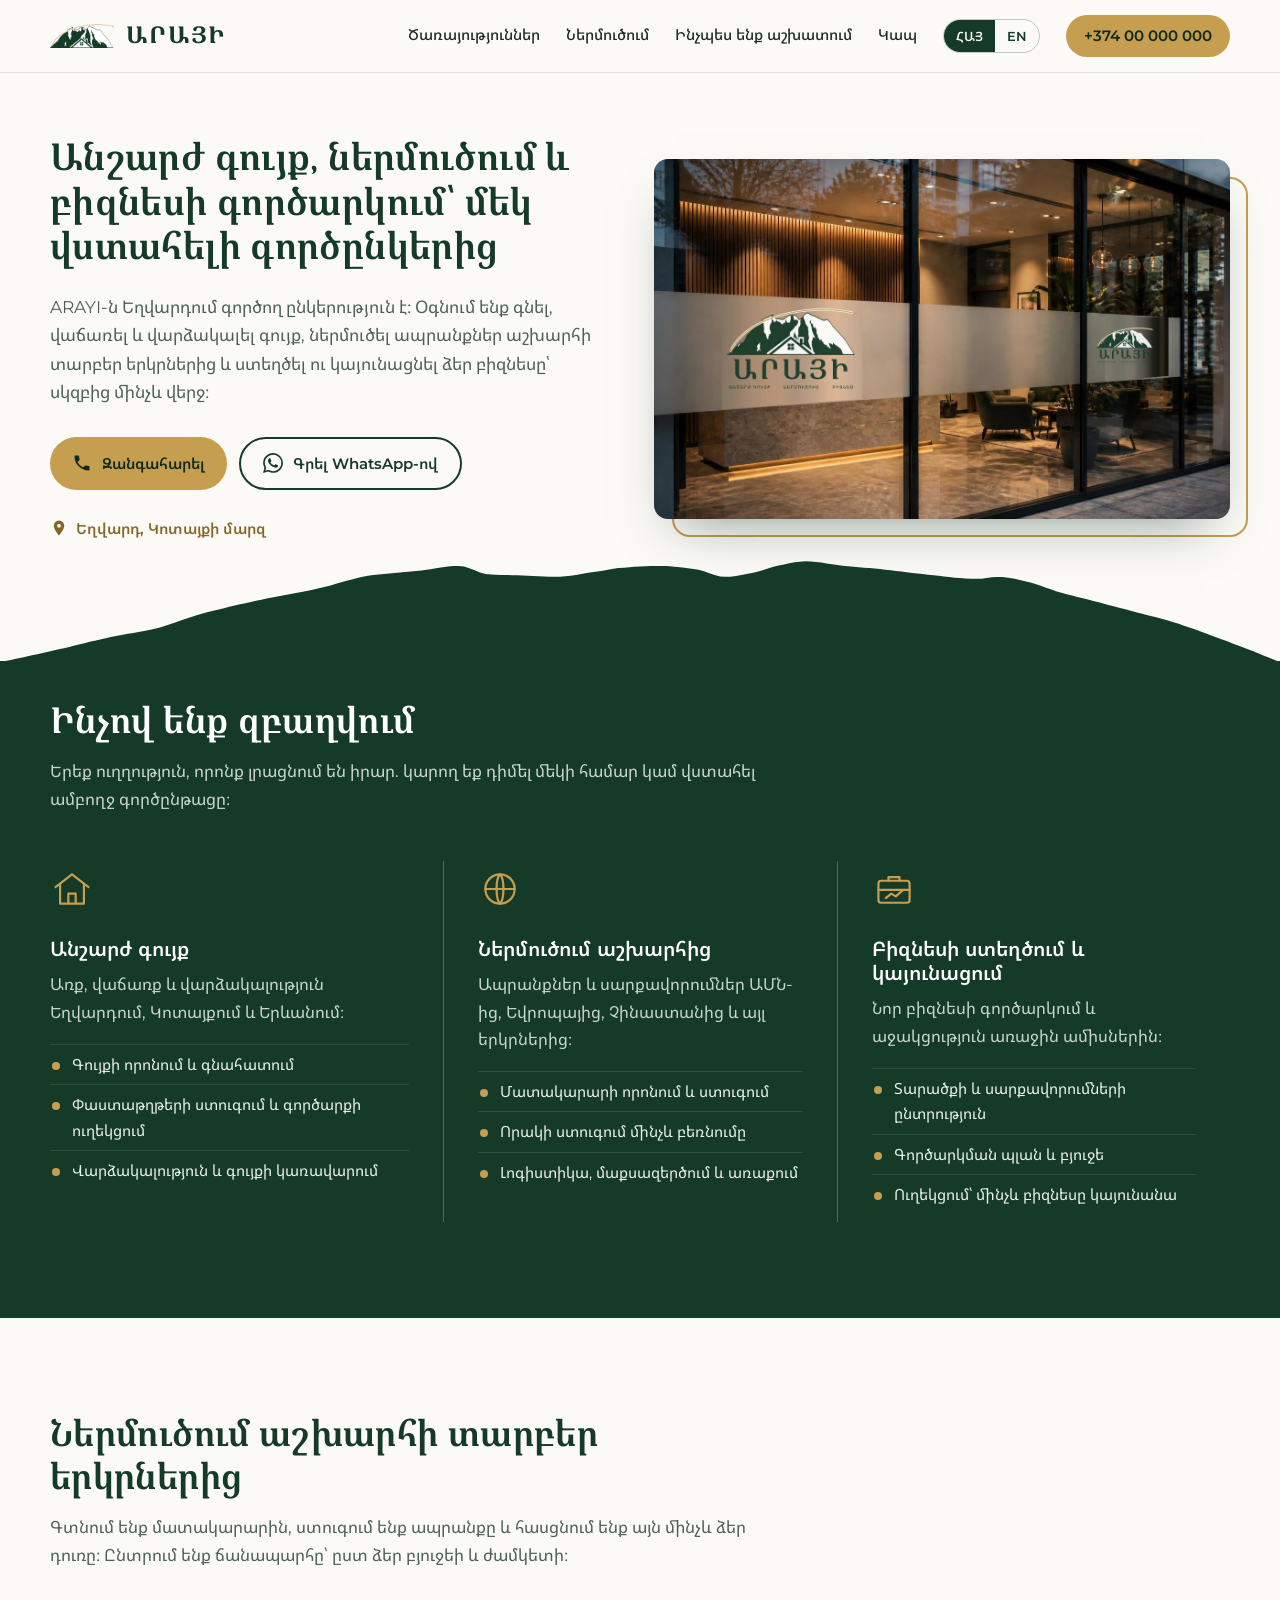
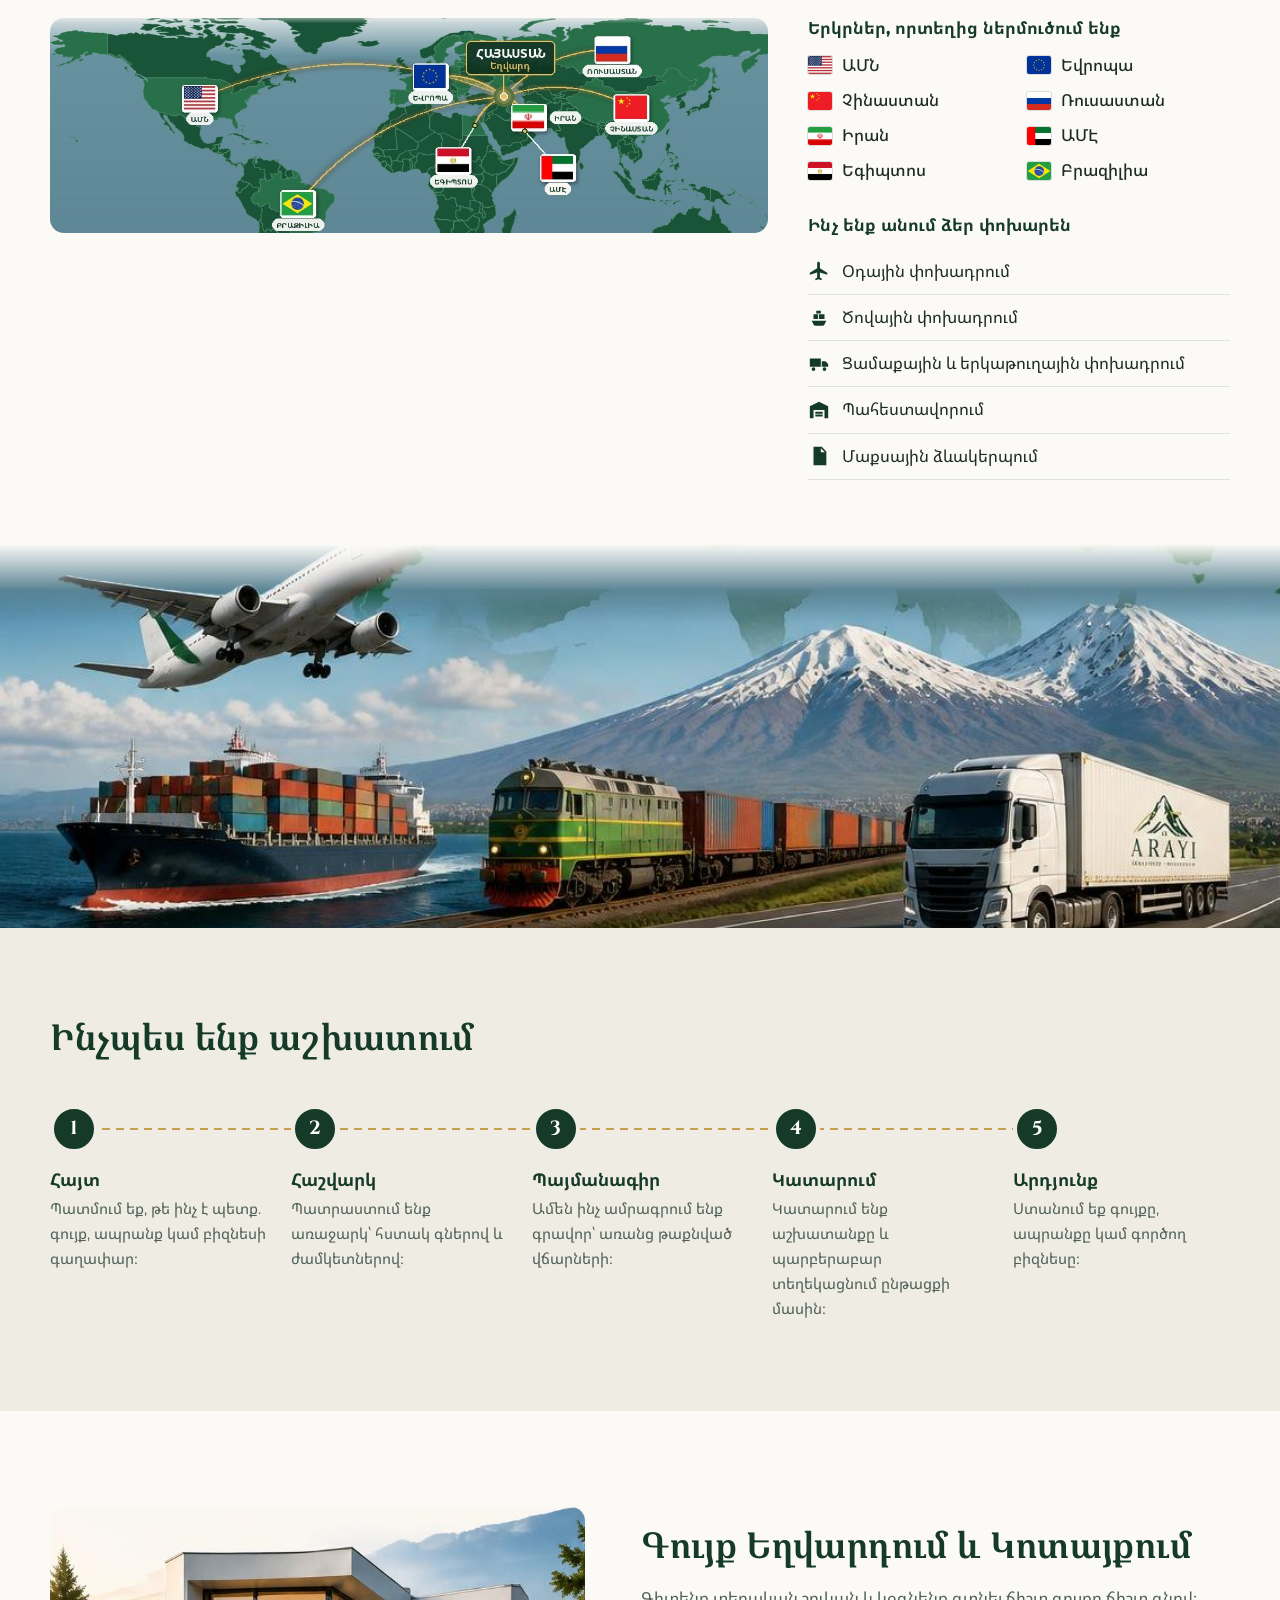
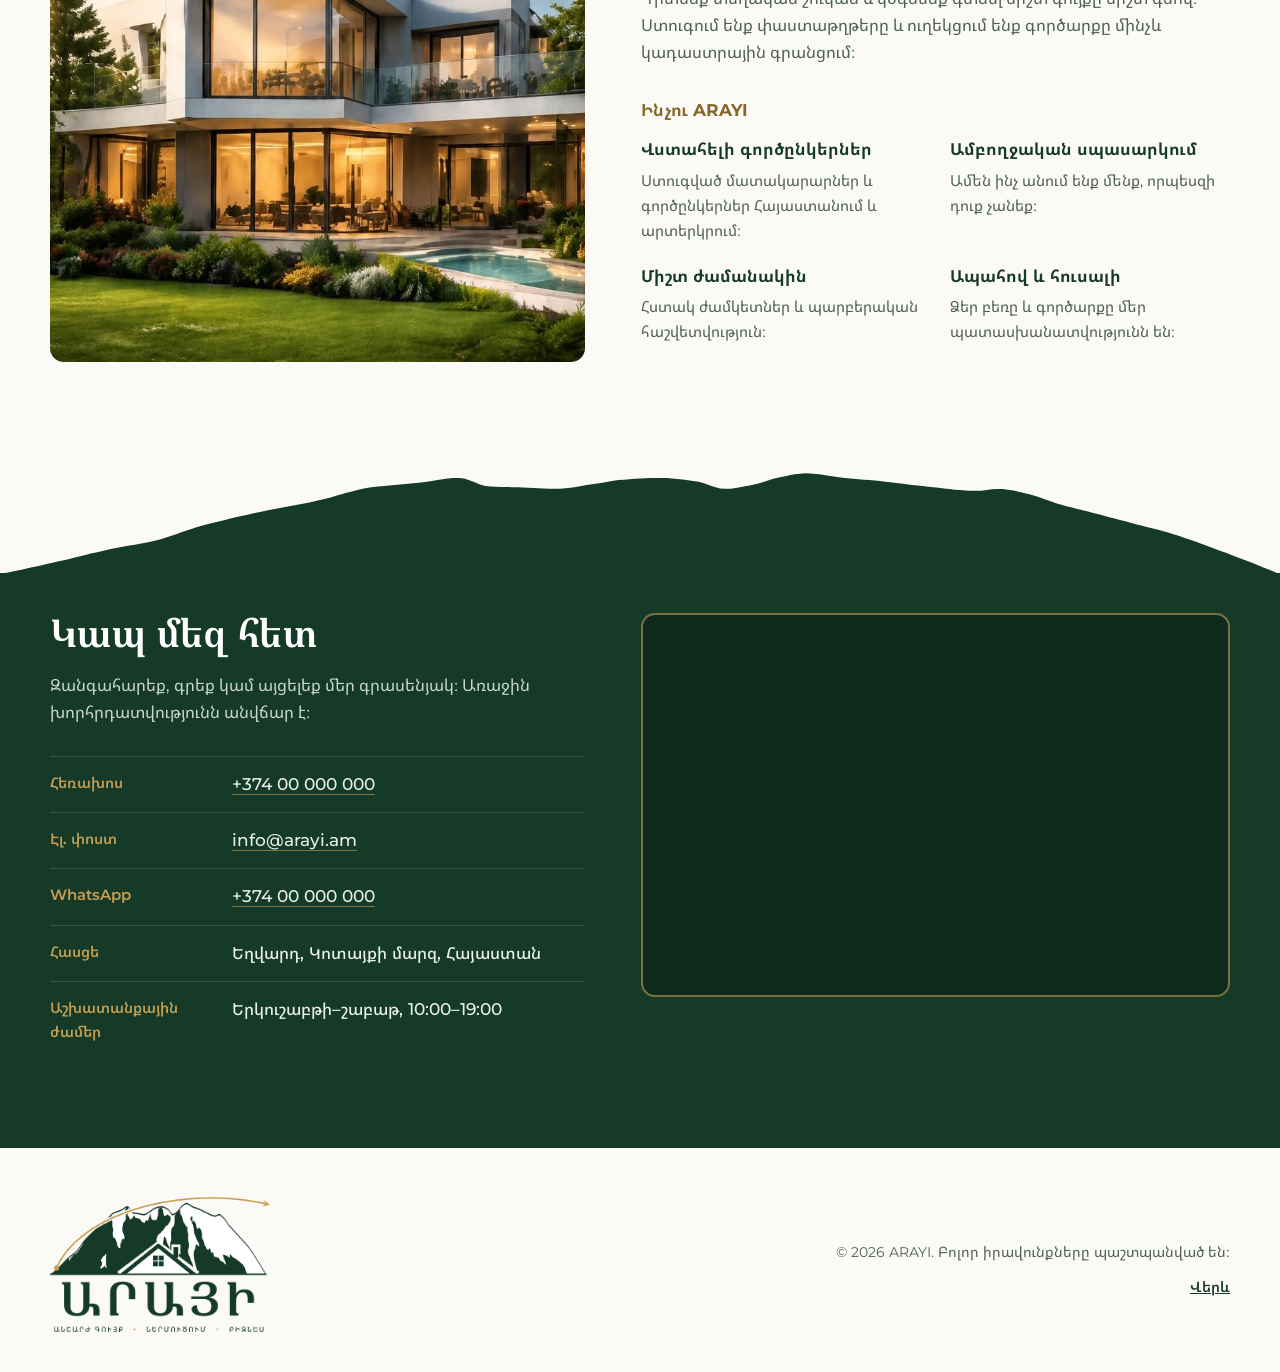
==== index.html @ 4135f40e "Add files via upload" ====
<!doctype html>
<html lang="hy">
<head>
  <meta charset="utf-8">
  <meta name="viewport" content="width=device-width, initial-scale=1, viewport-fit=cover">
  <title>ARAYI — Անշարժ գույք, ներմուծում և բիզնես | Եղվարդ</title>
  <meta name="description" content="ARAYI. անշարժ գույքի առք, վաճառք և վարձակալություն Եղվարդում և Կոտայքում, ներմուծում աշխարհի տարբեր երկրներից և բիզնեսի գործարկում՝ սկզբից մինչև վերջ։">
  <meta name="theme-color" content="#153A28">
  <meta property="og:type" content="website">
  <meta property="og:title" content="ARAYI — Real Estate • Import • Business">
  <meta property="og:description" content="Անշարժ գույք, ներմուծում աշխարհից և բիզնեսի գործարկում Եղվարդում։">
  <meta property="og:image" content="assets/img/og-image.jpg">
  <link rel="icon" type="image/png" href="assets/img/favicon.png">
  <link rel="apple-touch-icon" href="assets/img/apple-touch-icon.png">
  <link rel="preconnect" href="https://fonts.googleapis.com">
  <link rel="preconnect" href="https://fonts.gstatic.com" crossorigin>
  <link href="https://fonts.googleapis.com/css2?family=Cinzel:wght@500;600;700&family=Montserrat:wght@400;500;600;700&family=Noto+Sans+Armenian:wght@400;500;600;700&family=Noto+Serif+Armenian:wght@500;600;700&display=swap" rel="stylesheet">
  <link rel="stylesheet" href="css/style.css">
</head>
<body>
  <a class="skip-link" href="#main" data-i18n="skip">Անցնել բովանդակությանը</a>

  <header class="site-header">
    <div class="wrap header-row">
      <a class="brand" href="#top" aria-label="ARAYI">
        <img src="assets/img/mark.png" alt="" width="64" height="23">
        <span class="brand-name" data-i18n="brand.name">ԱՐԱՅԻ</span>
      </a>
      <button class="menu-toggle" type="button" aria-expanded="false" aria-controls="site-nav">
        <span class="menu-bars" aria-hidden="true"></span><span data-i18n="nav.menu">Մենյու</span>
      </button>
      <nav id="site-nav" class="site-nav" aria-label="Main">
        <a href="#services" data-i18n="nav.services">Ծառայություններ</a>
        <a href="#import" data-i18n="nav.import">Ներմուծում</a>
        <a href="#process" data-i18n="nav.process">Ինչպես ենք աշխատում</a>
        <a href="#contact" data-i18n="nav.contact">Կապ</a>
        <div class="lang" role="group" aria-label="Language">
          <button type="button" data-lang="hy" aria-pressed="true">ՀԱՅ</button>
          <button type="button" data-lang="en" aria-pressed="false">EN</button>
        </div>
        <a class="btn btn-gold header-call" data-href="tel" data-requires="PHONE" href="#contact"><span data-site="PHONE"></span></a>
      </nav>
    </div>
  </header>

  <main id="main">
    <!-- ========== HERO ========== -->
    <section class="hero" id="top">
      <div class="wrap hero-grid">
        <div class="hero-copy">
          <h1 data-i18n="hero.title">Անշարժ գույք, ներմուծում և բիզնեսի գործարկում՝ մեկ վստահելի գործընկերից</h1>
          <p class="hero-text" data-i18n="hero.text">ARAYI-ն Եղվարդում գործող ընկերություն է։</p>
          <div class="hero-actions">
            <a class="btn btn-gold" data-href="tel" data-requires="PHONE" href="#contact">
              <svg viewBox="0 0 24 24" aria-hidden="true"><path d="M6.6 10.8a15.1 15.1 0 0 0 6.6 6.6l2.2-2.2a1 1 0 0 1 1-.25 11.4 11.4 0 0 0 3.6.57 1 1 0 0 1 1 1V20a1 1 0 0 1-1 1A17 17 0 0 1 3 4a1 1 0 0 1 1-1h3.5a1 1 0 0 1 1 1c0 1.25.2 2.45.57 3.57a1 1 0 0 1-.25 1z" fill="currentColor"/></svg>
              <span data-i18n="hero.call">Զանգահարել</span>
            </a>
            <a class="btn btn-line" data-href="whatsapp" data-requires="WHATSAPP" href="#contact" target="_blank" rel="noopener">
              <svg viewBox="0 0 24 24" aria-hidden="true"><path fill="currentColor" d="M17.472 14.382c-.297-.149-1.758-.867-2.03-.967-.273-.099-.471-.148-.67.15-.197.297-.767.966-.94 1.164-.173.199-.347.223-.644.075-.297-.15-1.255-.463-2.39-1.475-.883-.788-1.48-1.761-1.653-2.059-.173-.297-.018-.458.13-.606.134-.133.298-.347.446-.52.149-.174.198-.298.298-.497.099-.198.05-.371-.025-.52-.075-.149-.669-1.612-.916-2.207-.242-.579-.487-.5-.669-.51-.173-.008-.371-.01-.57-.01-.198 0-.52.074-.792.372-.272.297-1.04 1.016-1.04 2.479 0 1.462 1.065 2.875 1.213 3.074.149.198 2.096 3.2 5.077 4.487.709.306 1.262.489 1.694.625.712.227 1.36.195 1.871.118.571-.085 1.758-.719 2.006-1.413.248-.694.248-1.289.173-1.413-.074-.124-.272-.198-.57-.347m-5.421 7.403h-.004a9.87 9.87 0 01-5.031-1.378l-.361-.214-3.741.982.998-3.648-.235-.374a9.86 9.86 0 01-1.51-5.26c.001-5.45 4.436-9.884 9.888-9.884 2.64 0 5.122 1.03 6.988 2.898a9.825 9.825 0 012.893 6.994c-.003 5.45-4.437 9.884-9.885 9.884m8.413-18.297A11.815 11.815 0 0012.05 0C5.495 0 .16 5.335.157 11.892c0 2.096.547 4.142 1.588 5.945L.057 24l6.305-1.654a11.882 11.882 0 005.683 1.448h.005c6.554 0 11.89-5.335 11.893-11.893a11.821 11.821 0 00-3.48-8.413Z"/></svg>
              <span data-i18n="hero.whatsapp">Գրել WhatsApp-ով</span>
            </a>
          </div>
          <p class="hero-place">
            <svg viewBox="0 0 24 24" aria-hidden="true"><path fill="currentColor" d="M12 2a7 7 0 0 0-7 7c0 5.25 7 13 7 13s7-7.75 7-13a7 7 0 0 0-7-7zm0 9.5A2.5 2.5 0 1 1 12 6.5a2.5 2.5 0 0 1 0 5z"/></svg>
            <span data-i18n="hero.place">Եղվարդ, Կոտայքի մարզ</span>
          </p>
        </div>
        <figure class="hero-figure">
          <img src="assets/img/office-hy.jpg" data-src-hy="assets/img/office-hy.jpg" data-src-en="assets/img/office-en.jpg"
               data-i18n-alt="hero.img" alt="ARAYI գրասենյակի ցուցափեղկը՝ լոգոյով" width="1400" height="786" fetchpriority="high">
        </figure>
      </div>
      <svg class="ridge" viewBox="0 0 1440 150" preserveAspectRatio="none" aria-hidden="true"><path d="M0 150 L0.0 150.0 L6.0 148.5 L12.0 147.1 L18.0 145.6 L24.0 144.1 L30.0 142.6 L36.0 141.1 L42.0 139.6 L48.0 138.0 L54.0 136.5 L60.0 134.9 L66.0 133.3 L72.0 131.7 L78.0 130.1 L84.0 128.4 L90.0 126.7 L96.0 124.9 L102.0 123.2 L108.0 121.6 L114.0 120.0 L120.0 118.4 L126.0 116.9 L132.0 115.5 L138.0 114.3 L144.0 113.1 L150.0 111.9 L156.0 110.7 L162.0 109.4 L168.0 108.0 L174.0 106.5 L180.0 104.7 L186.0 102.6 L192.0 100.4 L198.0 98.0 L204.0 95.5 L210.0 93.1 L216.0 90.8 L222.0 88.6 L228.0 86.7 L234.0 84.8 L240.0 83.0 L246.0 81.3 L252.0 79.6 L258.0 77.9 L264.0 76.3 L270.0 74.7 L276.0 73.1 L282.0 71.6 L288.0 70.1 L294.0 68.6 L300.0 67.1 L306.0 65.7 L312.0 64.4 L318.0 63.1 L324.0 61.8 L330.0 60.5 L336.0 59.2 L342.0 57.9 L348.0 56.5 L354.0 55.1 L360.0 53.5 L366.0 51.8 L372.0 50.0 L378.0 48.0 L384.0 46.0 L390.0 44.0 L396.0 42.2 L402.0 40.4 L408.0 38.9 L414.0 37.6 L420.0 36.6 L426.0 35.8 L432.0 35.0 L438.0 34.4 L444.0 33.7 L450.0 33.1 L456.0 32.6 L462.0 31.9 L468.0 31.3 L474.0 30.6 L480.0 29.7 L486.0 28.6 L492.0 27.5 L498.0 26.4 L504.0 25.5 L510.0 24.9 L516.0 24.6 L522.0 25.5 L528.0 27.6 L534.0 30.4 L540.0 33.1 L546.0 35.0 L552.0 35.7 L558.0 36.1 L564.0 36.3 L570.0 36.5 L576.0 36.7 L582.0 36.9 L588.0 37.1 L594.0 37.4 L600.0 37.8 L606.0 38.2 L612.0 38.5 L618.0 38.8 L624.0 38.9 L630.0 38.7 L636.0 38.2 L642.0 37.3 L648.0 36.3 L654.0 35.2 L660.0 34.0 L666.0 33.0 L672.0 32.0 L678.0 30.8 L684.0 29.5 L690.0 28.4 L696.0 27.5 L702.0 26.9 L708.0 26.4 L714.0 25.8 L720.0 25.4 L726.0 25.0 L732.0 24.8 L738.0 24.6 L744.0 24.7 L750.0 24.9 L756.0 25.4 L762.0 26.0 L768.0 26.7 L774.0 27.6 L780.0 28.5 L786.0 29.6 L792.0 31.6 L798.0 34.1 L804.0 36.5 L810.0 38.3 L816.0 38.9 L822.0 38.6 L828.0 37.8 L834.0 36.6 L840.0 35.2 L846.0 33.8 L852.0 32.2 L858.0 30.2 L864.0 27.9 L870.0 25.7 L876.0 24.1 L882.0 22.7 L888.0 21.3 L894.0 20.0 L900.0 19.2 L906.0 18.7 L912.0 18.9 L918.0 19.5 L924.0 20.3 L930.0 21.4 L936.0 22.6 L942.0 23.6 L948.0 24.5 L954.0 25.2 L960.0 25.8 L966.0 26.4 L972.0 27.0 L978.0 27.5 L984.0 28.1 L990.0 28.8 L996.0 29.5 L1002.0 30.3 L1008.0 31.1 L1014.0 32.0 L1020.0 32.8 L1026.0 33.7 L1032.0 34.5 L1038.0 35.3 L1044.0 36.0 L1050.0 36.8 L1056.0 37.6 L1062.0 38.4 L1068.0 39.2 L1074.0 39.9 L1080.0 40.5 L1086.0 41.0 L1092.0 41.3 L1098.0 41.4 L1104.0 41.2 L1110.0 40.4 L1116.0 39.5 L1122.0 39.0 L1128.0 39.1 L1134.0 39.9 L1140.0 41.1 L1146.0 42.6 L1152.0 44.3 L1158.0 45.9 L1164.0 47.9 L1170.0 50.2 L1176.0 52.6 L1182.0 55.1 L1188.0 57.5 L1194.0 59.5 L1200.0 61.4 L1206.0 63.3 L1212.0 65.0 L1218.0 66.8 L1224.0 68.5 L1230.0 70.3 L1236.0 72.1 L1242.0 74.0 L1248.0 75.8 L1254.0 77.6 L1260.0 79.4 L1266.0 81.2 L1272.0 83.1 L1278.0 84.9 L1284.0 86.6 L1290.0 88.4 L1296.0 90.1 L1302.0 91.9 L1308.0 93.8 L1314.0 95.8 L1320.0 97.9 L1326.0 100.1 L1332.0 102.4 L1338.0 104.8 L1344.0 107.2 L1350.0 109.7 L1356.0 112.2 L1362.0 114.8 L1368.0 117.4 L1374.0 120.0 L1380.0 122.5 L1386.0 125.2 L1392.0 127.8 L1398.0 130.5 L1404.0 133.2 L1410.0 135.9 L1416.0 138.7 L1422.0 141.5 L1428.0 144.3 L1434.0 147.1 L1440.0 150.0 L1440 150 Z"/></svg>
    </section>

    <!-- ========== SERVICES ========== -->
    <section class="services" id="services" aria-labelledby="services-title">
      <div class="wrap">
        <div class="section-head">
          <h2 id="services-title" data-i18n="services.title">Ինչով ենք զբաղվում</h2>
          <p data-i18n="services.lead">Երեք ուղղություն, որոնք լրացնում են իրար։</p>
        </div>
        <div class="service-cols">
          <article class="service">
            <svg class="service-icon" viewBox="0 0 48 48" aria-hidden="true"><path d="M6 22 24 8l18 14M11 19v21h26V19M20 40V29h8v11" fill="none" stroke="currentColor" stroke-width="2.4" stroke-linejoin="round" stroke-linecap="round"/></svg>
            <h3 data-i18n="s1.title">Անշարժ գույք</h3>
            <p data-i18n="s1.text"></p>
            <ul><li data-i18n="s1.b1"></li><li data-i18n="s1.b2"></li><li data-i18n="s1.b3"></li></ul>
          </article>
          <article class="service">
            <svg class="service-icon" viewBox="0 0 48 48" aria-hidden="true"><g fill="none" stroke="currentColor" stroke-width="2.4" stroke-linecap="round"><circle cx="24" cy="24" r="16"/><path d="M8 24h32M24 8c5 5 5 27 0 32M24 8c-5 5-5 27 0 32"/></g></svg>
            <h3 data-i18n="s2.title">Ներմուծում աշխարհից</h3>
            <p data-i18n="s2.text"></p>
            <ul><li data-i18n="s2.b1"></li><li data-i18n="s2.b2"></li><li data-i18n="s2.b3"></li></ul>
          </article>
          <article class="service">
            <svg class="service-icon" viewBox="0 0 48 48" aria-hidden="true"><g fill="none" stroke="currentColor" stroke-width="2.4" stroke-linejoin="round" stroke-linecap="round"><rect x="7" y="15" width="34" height="24" rx="3"/><path d="M18 15v-4h12v4M7 25h34"/><path d="M15 34l6-5 5 3 8-7"/></g></svg>
            <h3 data-i18n="s3.title">Բիզնեսի ստեղծում և կայունացում</h3>
            <p data-i18n="s3.text"></p>
            <ul><li data-i18n="s3.b1"></li><li data-i18n="s3.b2"></li><li data-i18n="s3.b3"></li></ul>
          </article>
        </div>
      </div>
    </section>

    <!-- ========== IMPORT ========== -->
    <section class="import" id="import" aria-labelledby="import-title">
      <div class="wrap">
        <div class="section-head">
          <h2 id="import-title" data-i18n="import.title">Ներմուծում աշխարհի տարբեր երկրներից</h2>
          <p data-i18n="import.text"></p>
        </div>
        <div class="import-grid">
          <figure class="map-figure">
            <img src="assets/img/map-hy.jpg" data-src-hy="assets/img/map-hy.jpg" data-src-en="assets/img/map-en.jpg"
                 data-i18n-alt="import.map" alt="" width="1138" height="341" loading="lazy">
          </figure>
          <div class="import-side">
            <h3 data-i18n="import.countries">Երկրներ, որտեղից ներմուծում ենք</h3>
            <ul class="countries">
              <li><img src="assets/img/flag-us.png" alt="" width="24" height="18"><span data-i18n="c.us">ԱՄՆ</span></li>
              <li><img src="assets/img/flag-eu.png" alt="" width="24" height="18"><span data-i18n="c.eu">Եվրոպա</span></li>
              <li><img src="assets/img/flag-cn.png" alt="" width="24" height="18"><span data-i18n="c.cn">Չինաստան</span></li>
              <li><img src="assets/img/flag-ru.png" alt="" width="24" height="18"><span data-i18n="c.ru">Ռուսաստան</span></li>
              <li><img src="assets/img/flag-ir.png" alt="" width="24" height="18"><span data-i18n="c.ir">Իրան</span></li>
              <li><img src="assets/img/flag-ae.png" alt="" width="24" height="18"><span data-i18n="c.ae">ԱՄԷ</span></li>
              <li><img src="assets/img/flag-eg.png" alt="" width="24" height="18"><span data-i18n="c.eg">Եգիպտոս</span></li>
              <li><img src="assets/img/flag-br.png" alt="" width="24" height="18"><span data-i18n="c.br">Բրազիլիա</span></li>
            </ul>
            <h3 data-i18n="import.modes">Ինչ ենք անում ձեր փոխարեն</h3>
            <ul class="modes">
              <li><svg viewBox="0 0 24 24" aria-hidden="true"><path fill="currentColor" d="M21 16v-2l-8-5V3.5a1.5 1.5 0 0 0-3 0V9l-8 5v2l8-2.5V19l-2 1.5V22l3.5-1 3.5 1v-1.5L13 19v-5.5z"/></svg><span data-i18n="m.air"></span></li>
              <li><svg viewBox="0 0 24 24" aria-hidden="true"><path fill="currentColor" d="M4 15h16l-2.2 4.4A2 2 0 0 1 16 20.5H8a2 2 0 0 1-1.8-1.1zM6 8h5v5H6zm6 0h6v5h-6zM9 4h5v3H9z"/></svg><span data-i18n="m.sea"></span></li>
              <li><svg viewBox="0 0 24 24" aria-hidden="true"><path fill="currentColor" d="M2 6h12v9H2zm13 3h4l3 3v3h-7zM6 19.5a2 2 0 1 1 0-4 2 2 0 0 1 0 4zm12 0a2 2 0 1 1 0-4 2 2 0 0 1 0 4z"/></svg><span data-i18n="m.land"></span></li>
              <li><svg viewBox="0 0 24 24" aria-hidden="true"><path fill="currentColor" d="M12 3 2 8v13h4v-9h12v9h4V8zM8 14h8v2H8zm0 3h8v2H8z"/></svg><span data-i18n="m.ware"></span></li>
              <li><svg viewBox="0 0 24 24" aria-hidden="true"><path fill="currentColor" d="M6 2h9l5 5v15H6zm8 1.5V8h4.5zM9 15.2l1.4-1.4 1.6 1.6 3.6-3.6 1.4 1.4-5 5z"/></svg><span data-i18n="m.customs"></span></li>
            </ul>
          </div>
        </div>
      </div>
      <figure class="transport">
        <img src="assets/img/transport.jpg" data-i18n-alt="import.transport" alt="" width="1138" height="396" loading="lazy">
      </figure>
    </section>

    <!-- ========== PROCESS ========== -->
    <section class="process" id="process" aria-labelledby="process-title">
      <div class="wrap">
        <h2 id="process-title" data-i18n="process.title">Ինչպես ենք աշխատում</h2>
        <ol class="steps">
          <li><span class="step-n" aria-hidden="true">1</span><h3 data-i18n="p1.title"></h3><p data-i18n="p1.text"></p></li>
          <li><span class="step-n" aria-hidden="true">2</span><h3 data-i18n="p2.title"></h3><p data-i18n="p2.text"></p></li>
          <li><span class="step-n" aria-hidden="true">3</span><h3 data-i18n="p3.title"></h3><p data-i18n="p3.text"></p></li>
          <li><span class="step-n" aria-hidden="true">4</span><h3 data-i18n="p4.title"></h3><p data-i18n="p4.text"></p></li>
          <li><span class="step-n" aria-hidden="true">5</span><h3 data-i18n="p5.title"></h3><p data-i18n="p5.text"></p></li>
        </ol>
      </div>
    </section>

    <!-- ========== REAL ESTATE + WHY ========== -->
    <section class="estate" aria-labelledby="estate-title">
      <div class="wrap estate-grid">
        <figure class="estate-figure">
          <img src="assets/img/villa.jpg" data-i18n-alt="estate.img" alt="" width="896" height="645" loading="lazy">
        </figure>
        <div class="estate-copy">
          <h2 id="estate-title" data-i18n="estate.title">Գույք Եղվարդում և Կոտայքում</h2>
          <p data-i18n="estate.text"></p>
          <h3 class="why-title" data-i18n="why.title">Ինչու ARAYI</h3>
          <dl class="why">
            <div><dt data-i18n="w1.title"></dt><dd data-i18n="w1.text"></dd></div>
            <div><dt data-i18n="w2.title"></dt><dd data-i18n="w2.text"></dd></div>
            <div><dt data-i18n="w3.title"></dt><dd data-i18n="w3.text"></dd></div>
            <div><dt data-i18n="w4.title"></dt><dd data-i18n="w4.text"></dd></div>
          </dl>
        </div>
      </div>
    </section>

    <!-- ========== CONTACT ========== -->
    <section class="contact" id="contact" aria-labelledby="contact-title">
      <svg class="ridge ridge-top" viewBox="0 0 1440 150" preserveAspectRatio="none" aria-hidden="true"><path d="M0 150 L0.0 150.0 L6.0 148.5 L12.0 147.1 L18.0 145.6 L24.0 144.1 L30.0 142.6 L36.0 141.1 L42.0 139.6 L48.0 138.0 L54.0 136.5 L60.0 134.9 L66.0 133.3 L72.0 131.7 L78.0 130.1 L84.0 128.4 L90.0 126.7 L96.0 124.9 L102.0 123.2 L108.0 121.6 L114.0 120.0 L120.0 118.4 L126.0 116.9 L132.0 115.5 L138.0 114.3 L144.0 113.1 L150.0 111.9 L156.0 110.7 L162.0 109.4 L168.0 108.0 L174.0 106.5 L180.0 104.7 L186.0 102.6 L192.0 100.4 L198.0 98.0 L204.0 95.5 L210.0 93.1 L216.0 90.8 L222.0 88.6 L228.0 86.7 L234.0 84.8 L240.0 83.0 L246.0 81.3 L252.0 79.6 L258.0 77.9 L264.0 76.3 L270.0 74.7 L276.0 73.1 L282.0 71.6 L288.0 70.1 L294.0 68.6 L300.0 67.1 L306.0 65.7 L312.0 64.4 L318.0 63.1 L324.0 61.8 L330.0 60.5 L336.0 59.2 L342.0 57.9 L348.0 56.5 L354.0 55.1 L360.0 53.5 L366.0 51.8 L372.0 50.0 L378.0 48.0 L384.0 46.0 L390.0 44.0 L396.0 42.2 L402.0 40.4 L408.0 38.9 L414.0 37.6 L420.0 36.6 L426.0 35.8 L432.0 35.0 L438.0 34.4 L444.0 33.7 L450.0 33.1 L456.0 32.6 L462.0 31.9 L468.0 31.3 L474.0 30.6 L480.0 29.7 L486.0 28.6 L492.0 27.5 L498.0 26.4 L504.0 25.5 L510.0 24.9 L516.0 24.6 L522.0 25.5 L528.0 27.6 L534.0 30.4 L540.0 33.1 L546.0 35.0 L552.0 35.7 L558.0 36.1 L564.0 36.3 L570.0 36.5 L576.0 36.7 L582.0 36.9 L588.0 37.1 L594.0 37.4 L600.0 37.8 L606.0 38.2 L612.0 38.5 L618.0 38.8 L624.0 38.9 L630.0 38.7 L636.0 38.2 L642.0 37.3 L648.0 36.3 L654.0 35.2 L660.0 34.0 L666.0 33.0 L672.0 32.0 L678.0 30.8 L684.0 29.5 L690.0 28.4 L696.0 27.5 L702.0 26.9 L708.0 26.4 L714.0 25.8 L720.0 25.4 L726.0 25.0 L732.0 24.8 L738.0 24.6 L744.0 24.7 L750.0 24.9 L756.0 25.4 L762.0 26.0 L768.0 26.7 L774.0 27.6 L780.0 28.5 L786.0 29.6 L792.0 31.6 L798.0 34.1 L804.0 36.5 L810.0 38.3 L816.0 38.9 L822.0 38.6 L828.0 37.8 L834.0 36.6 L840.0 35.2 L846.0 33.8 L852.0 32.2 L858.0 30.2 L864.0 27.9 L870.0 25.7 L876.0 24.1 L882.0 22.7 L888.0 21.3 L894.0 20.0 L900.0 19.2 L906.0 18.7 L912.0 18.9 L918.0 19.5 L924.0 20.3 L930.0 21.4 L936.0 22.6 L942.0 23.6 L948.0 24.5 L954.0 25.2 L960.0 25.8 L966.0 26.4 L972.0 27.0 L978.0 27.5 L984.0 28.1 L990.0 28.8 L996.0 29.5 L1002.0 30.3 L1008.0 31.1 L1014.0 32.0 L1020.0 32.8 L1026.0 33.7 L1032.0 34.5 L1038.0 35.3 L1044.0 36.0 L1050.0 36.8 L1056.0 37.6 L1062.0 38.4 L1068.0 39.2 L1074.0 39.9 L1080.0 40.5 L1086.0 41.0 L1092.0 41.3 L1098.0 41.4 L1104.0 41.2 L1110.0 40.4 L1116.0 39.5 L1122.0 39.0 L1128.0 39.1 L1134.0 39.9 L1140.0 41.1 L1146.0 42.6 L1152.0 44.3 L1158.0 45.9 L1164.0 47.9 L1170.0 50.2 L1176.0 52.6 L1182.0 55.1 L1188.0 57.5 L1194.0 59.5 L1200.0 61.4 L1206.0 63.3 L1212.0 65.0 L1218.0 66.8 L1224.0 68.5 L1230.0 70.3 L1236.0 72.1 L1242.0 74.0 L1248.0 75.8 L1254.0 77.6 L1260.0 79.4 L1266.0 81.2 L1272.0 83.1 L1278.0 84.9 L1284.0 86.6 L1290.0 88.4 L1296.0 90.1 L1302.0 91.9 L1308.0 93.8 L1314.0 95.8 L1320.0 97.9 L1326.0 100.1 L1332.0 102.4 L1338.0 104.8 L1344.0 107.2 L1350.0 109.7 L1356.0 112.2 L1362.0 114.8 L1368.0 117.4 L1374.0 120.0 L1380.0 122.5 L1386.0 125.2 L1392.0 127.8 L1398.0 130.5 L1404.0 133.2 L1410.0 135.9 L1416.0 138.7 L1422.0 141.5 L1428.0 144.3 L1434.0 147.1 L1440.0 150.0 L1440 150 Z"/></svg>
      <div class="wrap contact-grid">
        <div class="contact-copy">
          <h2 id="contact-title" data-i18n="contact.title">Կապ մեզ հետ</h2>
          <p class="contact-lead" data-i18n="contact.text"></p>
          <dl class="contact-list">
            <div data-requires="PHONE"><dt data-i18n="contact.phone">Հեռախոս</dt><dd><a data-href="tel" href="#"><span data-site="PHONE"></span></a></dd></div>
            <div data-requires="EMAIL"><dt data-i18n="contact.email">Էլ. փոստ</dt><dd><a data-href="mail" href="#"><span data-site="EMAIL"></span></a></dd></div>
            <div data-requires="WHATSAPP"><dt data-i18n="contact.whatsapp">WhatsApp</dt><dd><a data-href="whatsapp" href="#" target="_blank" rel="noopener"><span data-site="WHATSAPP"></span></a></dd></div>
            <div data-requires="ADDRESS"><dt data-i18n="contact.address">Հասցե</dt><dd data-site="ADDRESS"></dd></div>
            <div data-requires="HOURS"><dt data-i18n="contact.hours">Աշխատանքային ժամեր</dt><dd data-site="HOURS"></dd></div>
          </dl>
          <div class="contact-social" data-requires-social hidden>
            <p data-i18n="contact.social">Մենք սոցցանցերում</p>
            <div class="socials" data-socials></div>
          </div>
        </div>
        <div class="map-wrap" data-requires="MAP_QUERY">
          <iframe data-map title="Map" data-i18n-title="contact.map" loading="lazy" referrerpolicy="no-referrer-when-downgrade"></iframe>
        </div>
      </div>
    </section>
  </main>

  <footer class="site-footer">
    <div class="wrap footer-row">
      <img class="footer-logo" src="assets/img/logo-hy.png" data-src-hy="assets/img/logo-hy.png" data-src-en="assets/img/logo-en.png" alt="ARAYI" width="560" height="346" loading="lazy">
      <div class="footer-meta">
        <div class="socials" data-socials></div>
        <p>© <span data-year></span> ARAYI. <span data-i18n="footer.rights">Բոլոր իրավունքները պաշտպանված են։</span></p>
        <a href="#top" data-i18n="footer.top">Վերև</a>
      </div>
    </div>
  </footer>

  <script src="js/config.js"></script>
  <script src="js/content.js"></script>
  <script src="js/app.js"></script>
</body>
</html>
---- css/style.css ----
/* ==========================================================
   ARAYI — ոճեր։ Գույները փոխելու համար փոխեք :root-ի արժեքները
   ========================================================== */
:root {
  --forest: #153A28;      /* լոգոյի կանաչ */
  --deep: #0D2A1C;        /* մուգ կանաչ */
  --leaf: #2E6A4A;        /* բաց կանաչ */
  --gold: #C69E50;        /* լոգոյի ոսկեգույն */
  --gold-ink: #86672A;    /* ոսկեգույն տեքստ բաց ֆոնին */
  --snow: #FBFAF7;        /* ձյան սպիտակ */
  --stone: #EFECE4;       /* քար */
  --ink: #1C2B23;         /* հիմնական տեքստ */
  --muted: #4F6157;

  --serif: "Cinzel", "Noto Serif Armenian", Georgia, serif;
  --sans: "Montserrat", "Noto Sans Armenian", "Segoe UI", Arial, sans-serif;
  --wrap: 1180px;
  --radius: 14px;
}

*, *::before, *::after { box-sizing: border-box; }
html { scroll-behavior: smooth; scroll-padding-top: 84px; -webkit-text-size-adjust: 100%; }
body {
  margin: 0; background: var(--snow); color: var(--ink);
  font-family: var(--sans); font-size: 17px; line-height: 1.65;
  padding-bottom: env(safe-area-inset-bottom, 0px);
}
html:lang(hy) body { font-size: 16.5px; }
img { max-width: 100%; height: auto; display: block; }
a { color: inherit; }
h1, h2, h3 { margin: 0; line-height: 1.2; }
h1, h2 { font-family: var(--serif); font-weight: 600; color: var(--forest); letter-spacing: .01em; }
html:lang(en) h1, html:lang(en) h2 { letter-spacing: .02em; }
p { margin: 0; }
.wrap { width: min(100% - 40px, var(--wrap)); margin-inline: auto; }
[hidden] { display: none !important; }

:focus-visible { outline: 3px solid var(--gold); outline-offset: 3px; border-radius: 4px; }
.skip-link { position: absolute; left: 12px; top: -60px; z-index: 100; background: var(--forest); color: #fff; padding: 10px 16px; border-radius: 8px; text-decoration: none; }
.skip-link:focus { top: 12px; }

/* ---------- buttons ---------- */
.btn {
  display: inline-flex; align-items: center; gap: 10px;
  min-height: 48px; padding: 12px 22px; border-radius: 999px;
  font-weight: 600; font-size: .95rem; text-decoration: none; white-space: nowrap;
  transition: background-color .2s, color .2s, border-color .2s;
}
.btn svg { width: 20px; height: 20px; flex: none; }
.btn-gold { background: var(--gold); color: var(--deep); }
.btn-gold:hover { background: #d8b266; }
.btn-line { border: 2px solid var(--forest); color: var(--forest); }
.btn-line:hover { background: var(--forest); color: #fff; }

/* ---------- header ---------- */
.site-header {
  position: sticky; top: 0; z-index: 50;
  background: rgba(251, 250, 247, .94); backdrop-filter: blur(8px);
  border-bottom: 1px solid rgba(21, 58, 40, .1);
  padding-top: env(safe-area-inset-top, 0px);
}
.header-row { display: flex; align-items: center; justify-content: space-between; gap: 16px; min-height: 72px; }
.brand { display: flex; align-items: center; gap: 12px; text-decoration: none; }
.brand img { width: 64px; height: auto; }
.brand-name { font-family: var(--serif); font-weight: 700; font-size: 1.45rem; color: var(--forest); letter-spacing: .08em; }
.site-nav { display: flex; align-items: center; gap: 26px; }
.site-nav > a:not(.btn) { text-decoration: none; font-weight: 500; font-size: .95rem; color: var(--ink); padding: 6px 0; border-bottom: 2px solid transparent; }
.site-nav > a:not(.btn):hover { border-color: var(--gold); }
.header-call { min-height: 42px; padding: 8px 18px; }
.lang { display: flex; border: 1px solid rgba(21,58,40,.25); border-radius: 999px; overflow: hidden; }
.lang button { font: 600 .8rem var(--sans); border: 0; background: transparent; color: var(--forest); padding: 7px 12px; cursor: pointer; }
.lang button[aria-pressed="true"] { background: var(--forest); color: #fff; }
.menu-toggle { display: none; }

/* ---------- hero ---------- */
.hero { position: relative; padding: 64px 0 0; overflow: hidden; }
.hero-grid { display: grid; grid-template-columns: 1fr 1.05fr; gap: 56px; align-items: center; padding-bottom: 120px; }
.hero h1 { font-size: clamp(2rem, 3.6vw, 3.1rem); max-width: 17ch; }
html:lang(hy) .hero h1 { font-size: clamp(1.75rem, 2.9vw, 2.55rem); max-width: 25ch; }
.hero-text { margin-top: 22px; font-size: 1.08rem; color: var(--muted); max-width: 54ch; }
.hero-actions { display: flex; flex-wrap: wrap; gap: 12px; margin-top: 30px; }
.hero-place { display: flex; align-items: center; gap: 8px; margin-top: 26px; color: var(--gold-ink); font-weight: 600; font-size: .95rem; }
.hero-place svg { width: 18px; height: 18px; }
.hero-figure { margin: 0; position: relative; }
.hero-figure::before { content: ""; position: absolute; inset: 18px -18px -18px 18px; border: 2px solid var(--gold); border-radius: calc(var(--radius) + 4px); }
.hero-figure img { position: relative; border-radius: var(--radius); box-shadow: 0 24px 50px -24px rgba(13, 42, 28, .5); aspect-ratio: 16 / 10; object-fit: cover; }

/* Arayi ridge — the real outline of Mount Arayi */
.ridge { display: block; width: 100%; height: clamp(60px, 9vw, 130px); position: absolute; left: 0; bottom: -1px; }
.ridge path { fill: var(--forest); }

/* ---------- services ---------- */
.services { background: var(--forest); color: #EAF0EB; padding: 40px 0 96px; }
.section-head { max-width: 720px; margin-bottom: 48px; }
.section-head p { margin-top: 14px; font-size: 1.05rem; }
.services h2 { color: #fff; font-size: clamp(1.7rem, 2.8vw, 2.4rem); }
.services .section-head p { color: #C9D6CD; }
.service-cols { display: grid; grid-template-columns: repeat(3, 1fr); }
.service { padding: 6px 34px 8px; border-left: 1px solid rgba(198, 158, 80, .45); }
.service:first-child { padding-left: 0; border-left: 0; }
.service-icon { width: 44px; height: 44px; color: var(--gold); margin-bottom: 18px; }
.service h3 { font-size: 1.25rem; color: #fff; font-weight: 600; }
.service p { margin-top: 10px; color: #C9D6CD; }
.service ul { list-style: none; padding: 0; margin: 18px 0 0; }
.service li { position: relative; padding: 7px 0 7px 22px; border-top: 1px solid rgba(255,255,255,.1); font-size: .96rem; }
.service li::before { content: ""; position: absolute; left: 2px; top: 17px; width: 8px; height: 8px; border-radius: 50%; background: var(--gold); }

/* ---------- import ---------- */
.import { padding: 96px 0 0; }
.import h2, .process h2, .estate h2 { font-size: clamp(1.7rem, 2.8vw, 2.4rem); }
.import .section-head p { color: var(--muted); }
.import-grid { display: grid; grid-template-columns: 1.7fr 1fr; gap: 40px; align-items: start; }
.map-figure { margin: 0; }
.map-figure img { border-radius: var(--radius); }
.import-side h3 { font-size: 1.05rem; color: var(--forest); font-weight: 700; margin-bottom: 14px; }
.import-side h3:not(:first-child) { margin-top: 30px; }
.countries { list-style: none; padding: 0; margin: 0; display: grid; grid-template-columns: 1fr 1fr; gap: 8px 16px; }
.countries li { display: flex; align-items: center; gap: 10px; font-weight: 500; }
.countries img { width: 24px; height: 18px; border-radius: 2px; box-shadow: 0 0 0 1px rgba(0,0,0,.12); }
.modes { list-style: none; padding: 0; margin: 0; }
.modes li { display: flex; align-items: center; gap: 12px; padding: 9px 0; border-bottom: 1px solid rgba(21,58,40,.12); }
.modes svg { width: 22px; height: 22px; color: var(--forest); flex: none; }
.transport { margin: 64px 0 0; }
.transport img { width: 100%; height: clamp(200px, 30vw, 420px); object-fit: cover; object-position: center 40%;
  -webkit-mask-image: linear-gradient(to bottom, transparent 0, #000 12%); mask-image: linear-gradient(to bottom, transparent 0, #000 12%); }

/* ---------- process (a real sequence) ---------- */
.process { background: var(--stone); padding: 90px 0; }
.steps { list-style: none; margin: 44px 0 0; padding: 0; display: grid; grid-template-columns: repeat(5, 1fr); gap: 24px; position: relative; }
.steps::before { content: ""; position: absolute; top: 23px; left: 24px; right: calc((100% - 96px) / 5 - 24px); height: 2px; background: repeating-linear-gradient(90deg, var(--gold) 0 8px, transparent 8px 14px); }
.steps li { position: relative; }
.step-n { display: grid; place-items: center; width: 48px; height: 48px; border-radius: 50%; background: var(--forest); color: #fff; font-family: var(--serif); font-weight: 700; font-size: 1.2rem; border: 4px solid var(--stone); position: relative; }
.steps h3 { margin-top: 16px; font-size: 1.1rem; color: var(--forest); }
.steps p { margin-top: 6px; color: var(--muted); font-size: .95rem; }

/* ---------- estate + why ---------- */
.estate { padding: 96px 0; }
.estate-grid { display: grid; grid-template-columns: 1fr 1.1fr; gap: 56px; align-items: center; }
.estate-figure { margin: 0; }
.estate-figure img { border-radius: var(--radius); aspect-ratio: 4 / 3.4; object-fit: cover; }
.estate-copy > p { margin-top: 16px; color: var(--muted); max-width: 58ch; }
.why-title { margin-top: 34px; font-size: 1.05rem; color: var(--gold-ink); font-weight: 700; }
.why { display: grid; grid-template-columns: 1fr 1fr; gap: 20px 28px; margin: 16px 0 0; }
.why dt { font-weight: 700; color: var(--forest); }
.why dd { margin: 4px 0 0; color: var(--muted); font-size: .95rem; }

/* ---------- contact ---------- */
.contact { position: relative; background: var(--forest); color: #EAF0EB; padding: 40px 0 90px; margin-top: clamp(60px, 9vw, 130px); }
.ridge-top { top: auto; bottom: calc(100% - 1px); }
.contact h2 { color: #fff; font-size: clamp(1.8rem, 3vw, 2.6rem); }
.contact-grid { display: grid; grid-template-columns: 1fr 1.1fr; gap: 56px; align-items: start; }
.contact-lead { margin-top: 12px; color: #C9D6CD; }
.contact-list { margin: 30px 0 0; }
.contact-list > div { display: grid; grid-template-columns: 170px 1fr; gap: 12px; padding: 14px 0; border-top: 1px solid rgba(255,255,255,.14); }
.contact-list dt { color: var(--gold); font-weight: 600; font-size: .92rem; }
.contact-list dd { margin: 0; font-weight: 500; }
.contact-list a { text-decoration: none; border-bottom: 1px solid rgba(198,158,80,.6); }
.contact-list a:hover { color: var(--gold); }
.contact-social { margin-top: 26px; }
.contact-social p { color: var(--gold); font-weight: 600; font-size: .92rem; margin-bottom: 12px; }
.socials { display: flex; flex-wrap: wrap; gap: 10px; }
.social { display: grid; place-items: center; width: 44px; height: 44px; border-radius: 50%; background: rgba(255,255,255,.1); color: #fff; transition: background-color .2s, color .2s; }
.social:hover { background: var(--gold); color: var(--deep); }
.map-wrap { border-radius: var(--radius); overflow: hidden; border: 2px solid rgba(198,158,80,.6); min-height: 380px; background: var(--deep); }
.map-wrap iframe { display: block; width: 100%; height: 100%; min-height: 380px; border: 0; }

/* ---------- footer ---------- */
.site-footer { padding: 48px 0 40px; }
.footer-row { display: flex; align-items: center; justify-content: space-between; gap: 32px; flex-wrap: wrap; }
.footer-logo { width: 220px; }
.footer-meta { display: flex; flex-direction: column; align-items: flex-end; gap: 12px; color: var(--muted); font-size: .9rem; }
.footer-meta .social { background: var(--stone); color: var(--forest); }
.footer-meta .social:hover { background: var(--gold); color: var(--deep); }
.footer-meta a:not(.social) { color: var(--forest); font-weight: 600; }

/* ---------- responsive ---------- */
@media (max-width: 1080px) {
  .site-nav { gap: 18px; }
  .header-call { display: none; }
}
@media (max-width: 900px) {
  .menu-toggle {
    display: inline-flex; align-items: center; gap: 10px; min-height: 44px; padding: 8px 14px;
    border: 1px solid rgba(21,58,40,.3); border-radius: 999px; background: transparent;
    font: 600 .9rem var(--sans); color: var(--forest); cursor: pointer;
  }
  .menu-bars, .menu-bars::before, .menu-bars::after { display: block; width: 18px; height: 2px; background: currentColor; position: relative; content: ""; }
  .menu-bars::before { position: absolute; top: -6px; }
  .menu-bars::after { position: absolute; top: 6px; }
  .site-nav {
    display: none; position: absolute; left: 0; right: 0; top: 100%;
    flex-direction: column; align-items: stretch; gap: 0; padding: 8px 20px 20px;
    background: var(--snow); border-bottom: 1px solid rgba(21,58,40,.12); box-shadow: 0 20px 30px -20px rgba(0,0,0,.25);
  }
  .site-nav.open { display: flex; }
  .site-nav > a:not(.btn) { padding: 14px 0; border-bottom: 1px solid rgba(21,58,40,.1); }
  .lang { align-self: flex-start; margin-top: 16px; }
  .header-call { display: inline-flex; align-self: flex-start; margin-top: 14px; }
  .hero { padding-top: 36px; }
  .hero-grid, .import-grid, .estate-grid, .contact-grid { grid-template-columns: 1fr; gap: 36px; }
  .hero-grid { padding-bottom: 90px; }
  .hero-figure::before { inset: 12px -10px -12px 10px; }
  .service-cols { grid-template-columns: 1fr; gap: 34px; }
  .service, .service:first-child { padding: 0; border-left: 0; }
  .steps { grid-template-columns: 1fr; gap: 22px; }
  .steps::before { top: 24px; bottom: 24px; left: 23px; right: auto; width: 2px; height: auto; background: repeating-linear-gradient(180deg, var(--gold) 0 8px, transparent 8px 14px); }
  .steps li { display: grid; grid-template-columns: 48px 1fr; column-gap: 18px; }
  .steps h3 { margin-top: 10px; }
  .steps p { grid-column: 2; }
  .contact-list > div { grid-template-columns: 1fr; gap: 2px; }
  .footer-meta { align-items: flex-start; }
}
@media (max-width: 520px) {
  body { font-size: 16px; }
  .brand-name { font-size: 1.2rem; }
  .brand img { width: 52px; }
  .menu-toggle span[data-i18n] { display: none; }
  .why { grid-template-columns: 1fr; }
  .btn { width: 100%; justify-content: center; }
}
@media (prefers-reduced-motion: reduce) {
  html { scroll-behavior: auto; }
  * { transition: none !important; }
}
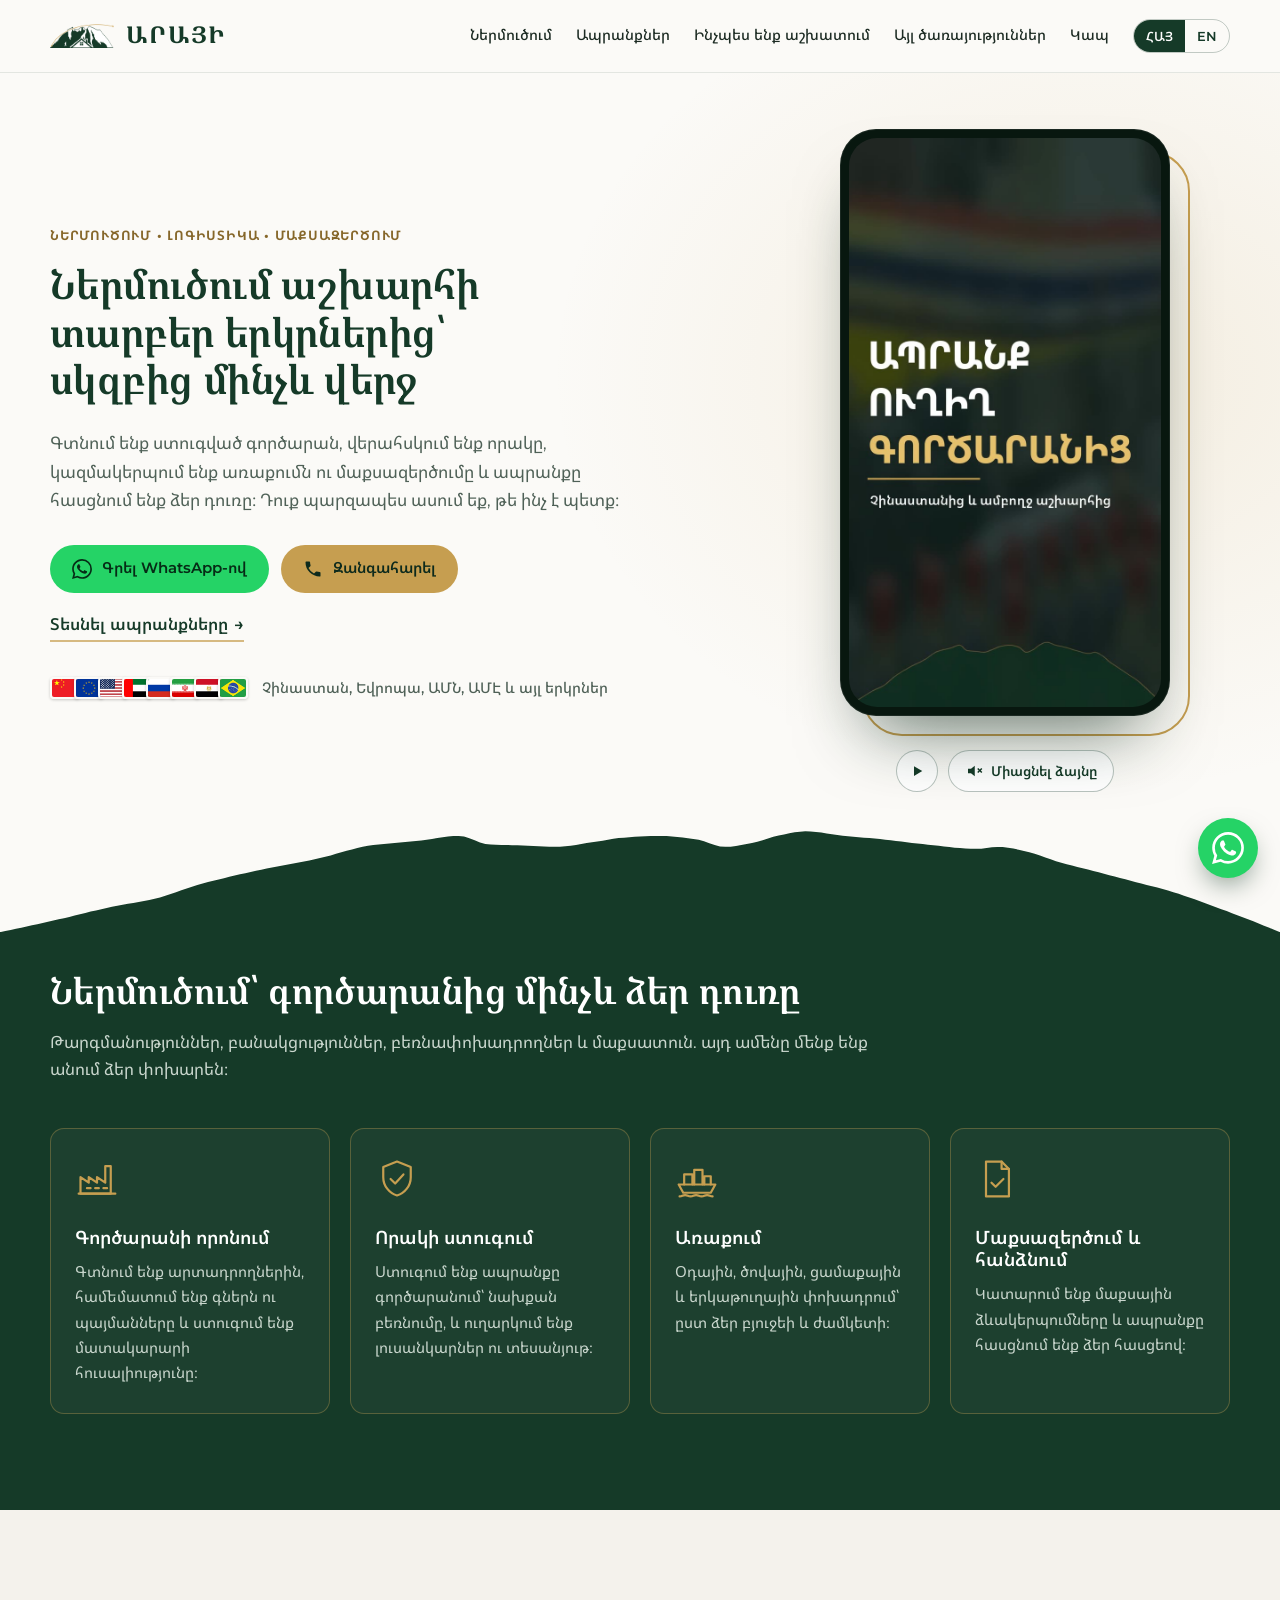
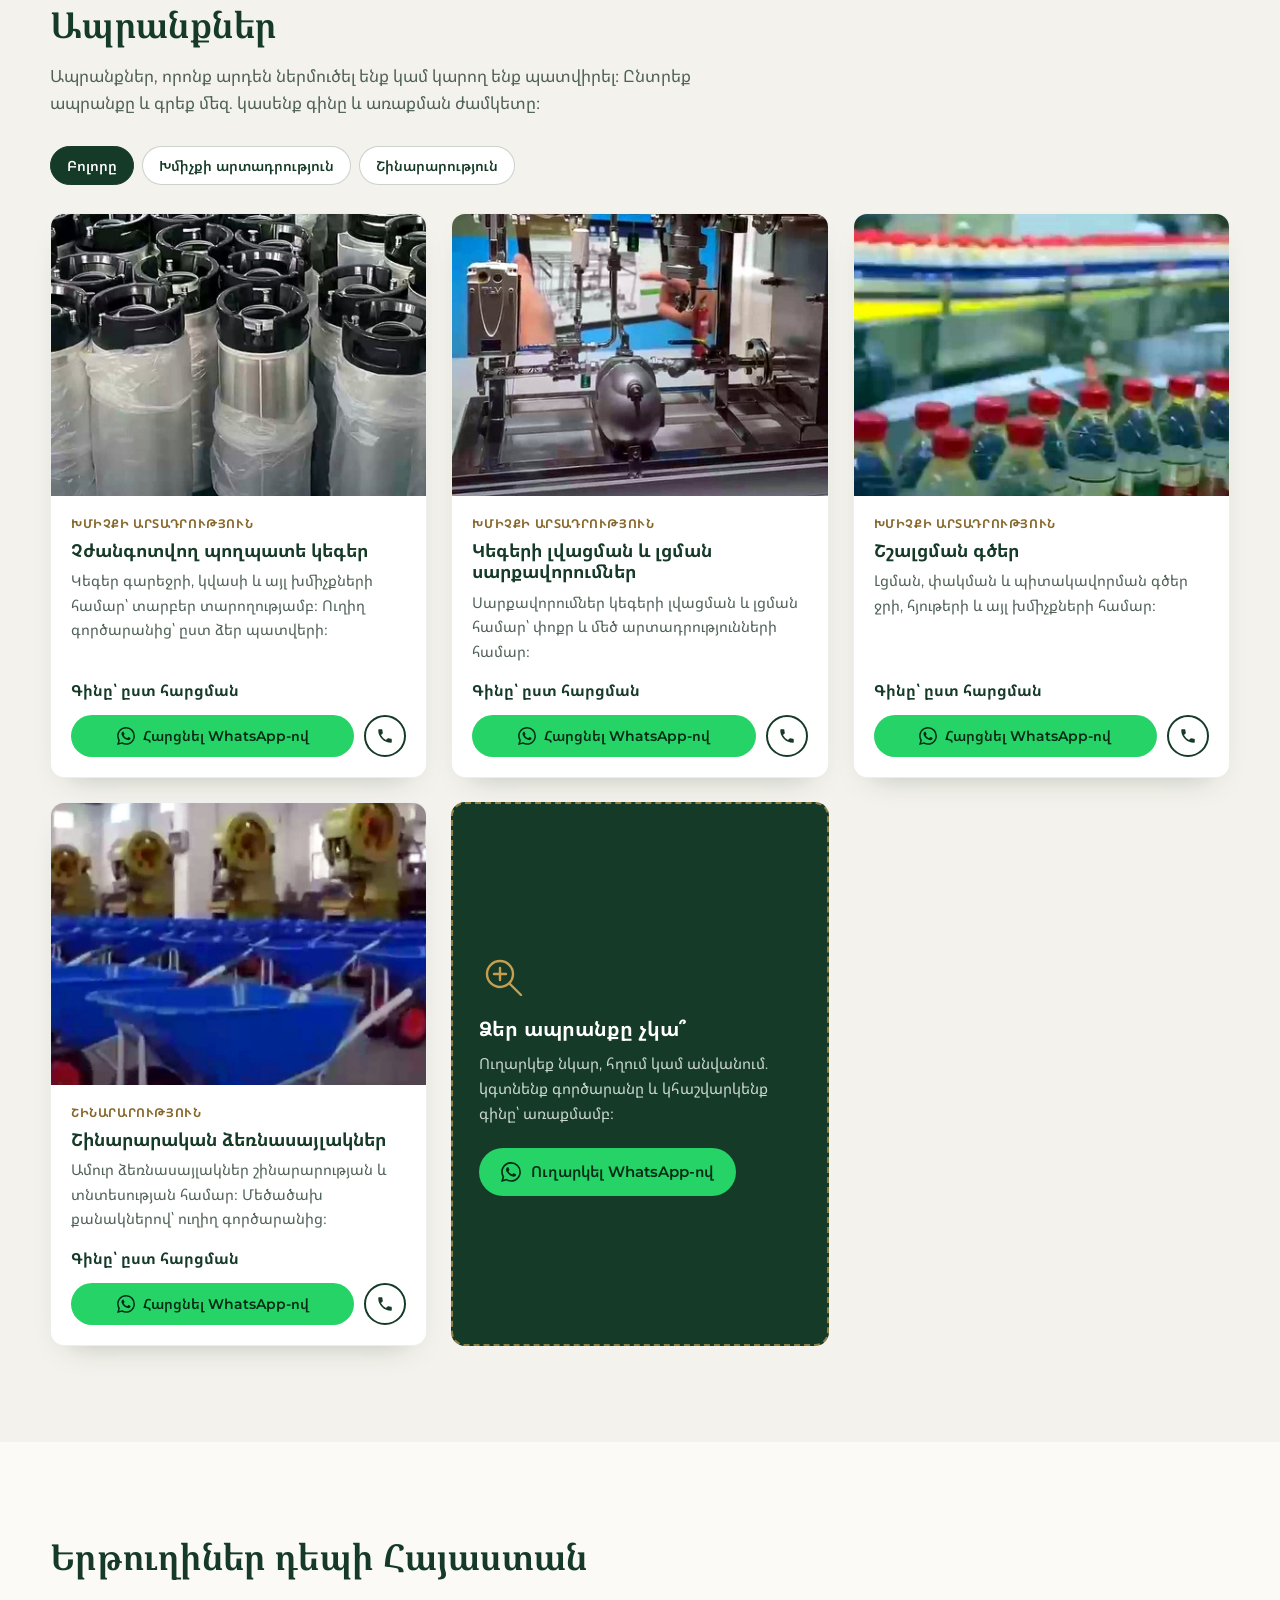
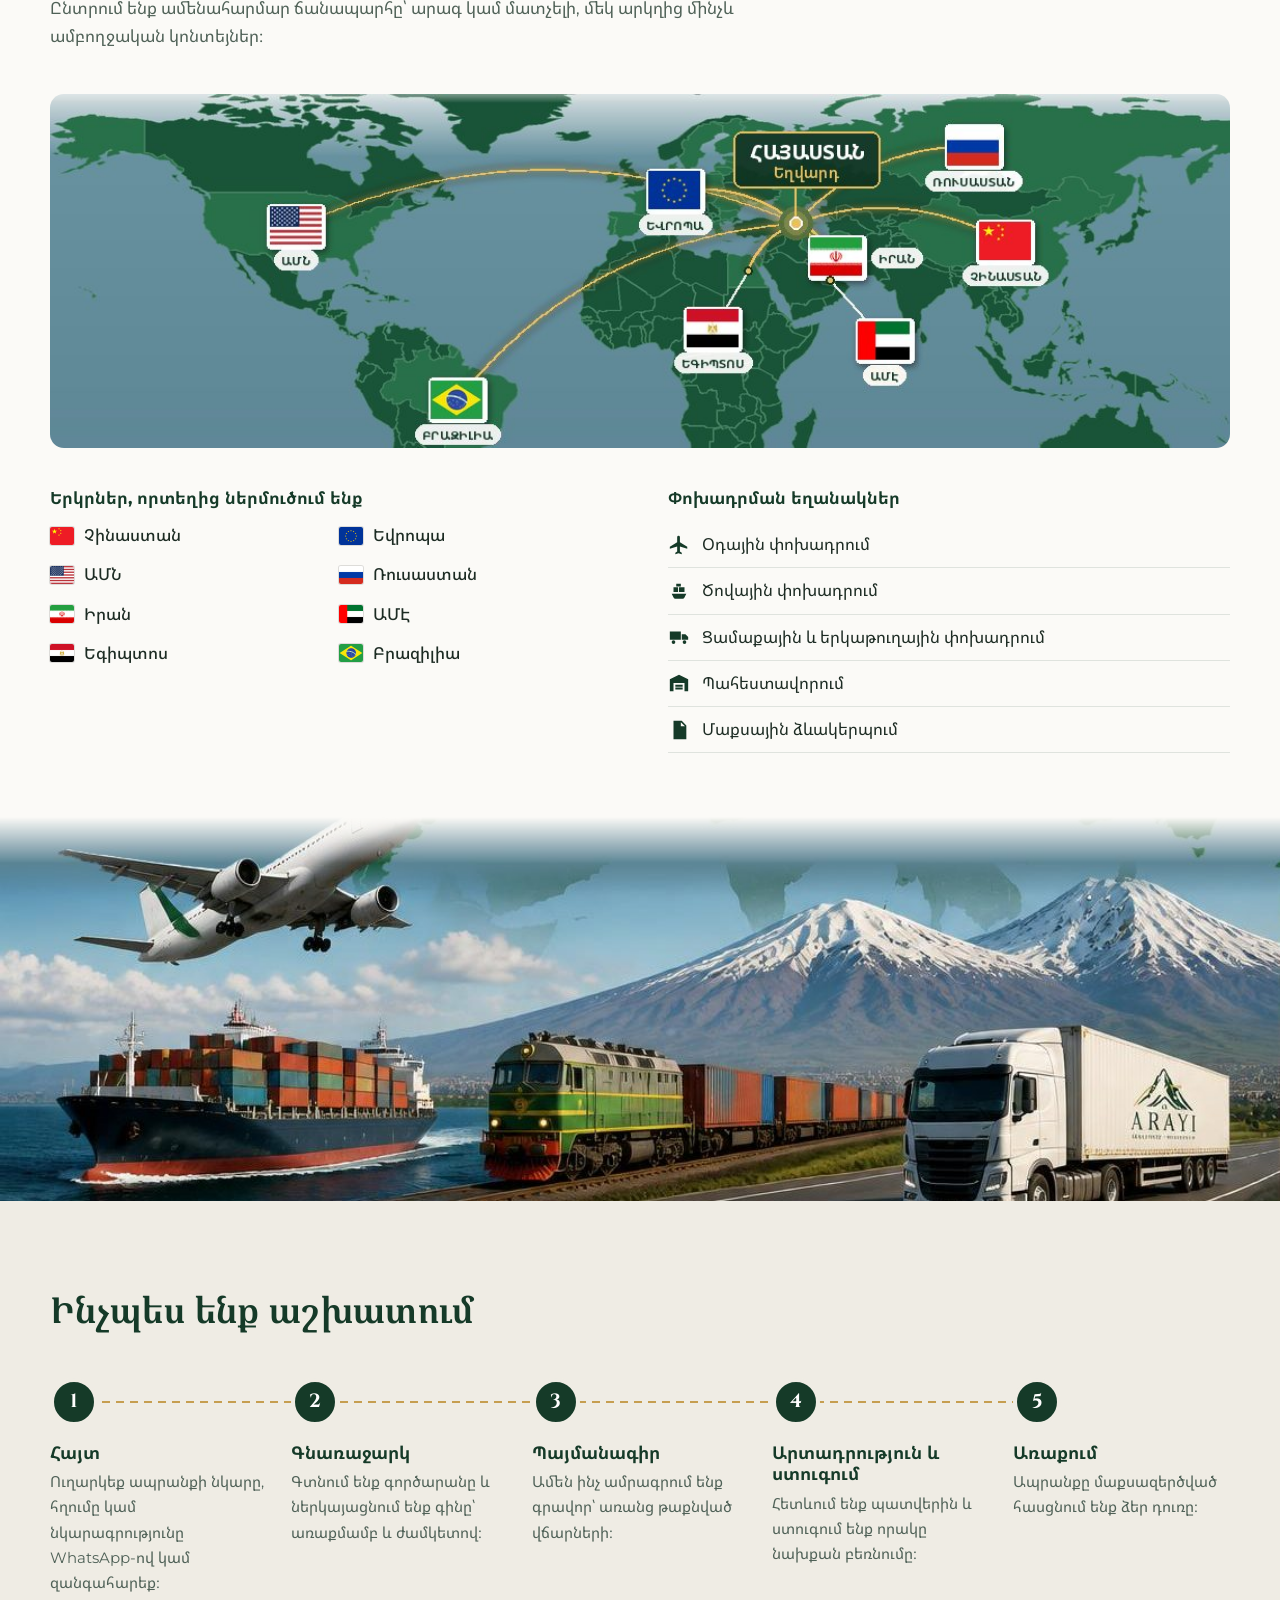
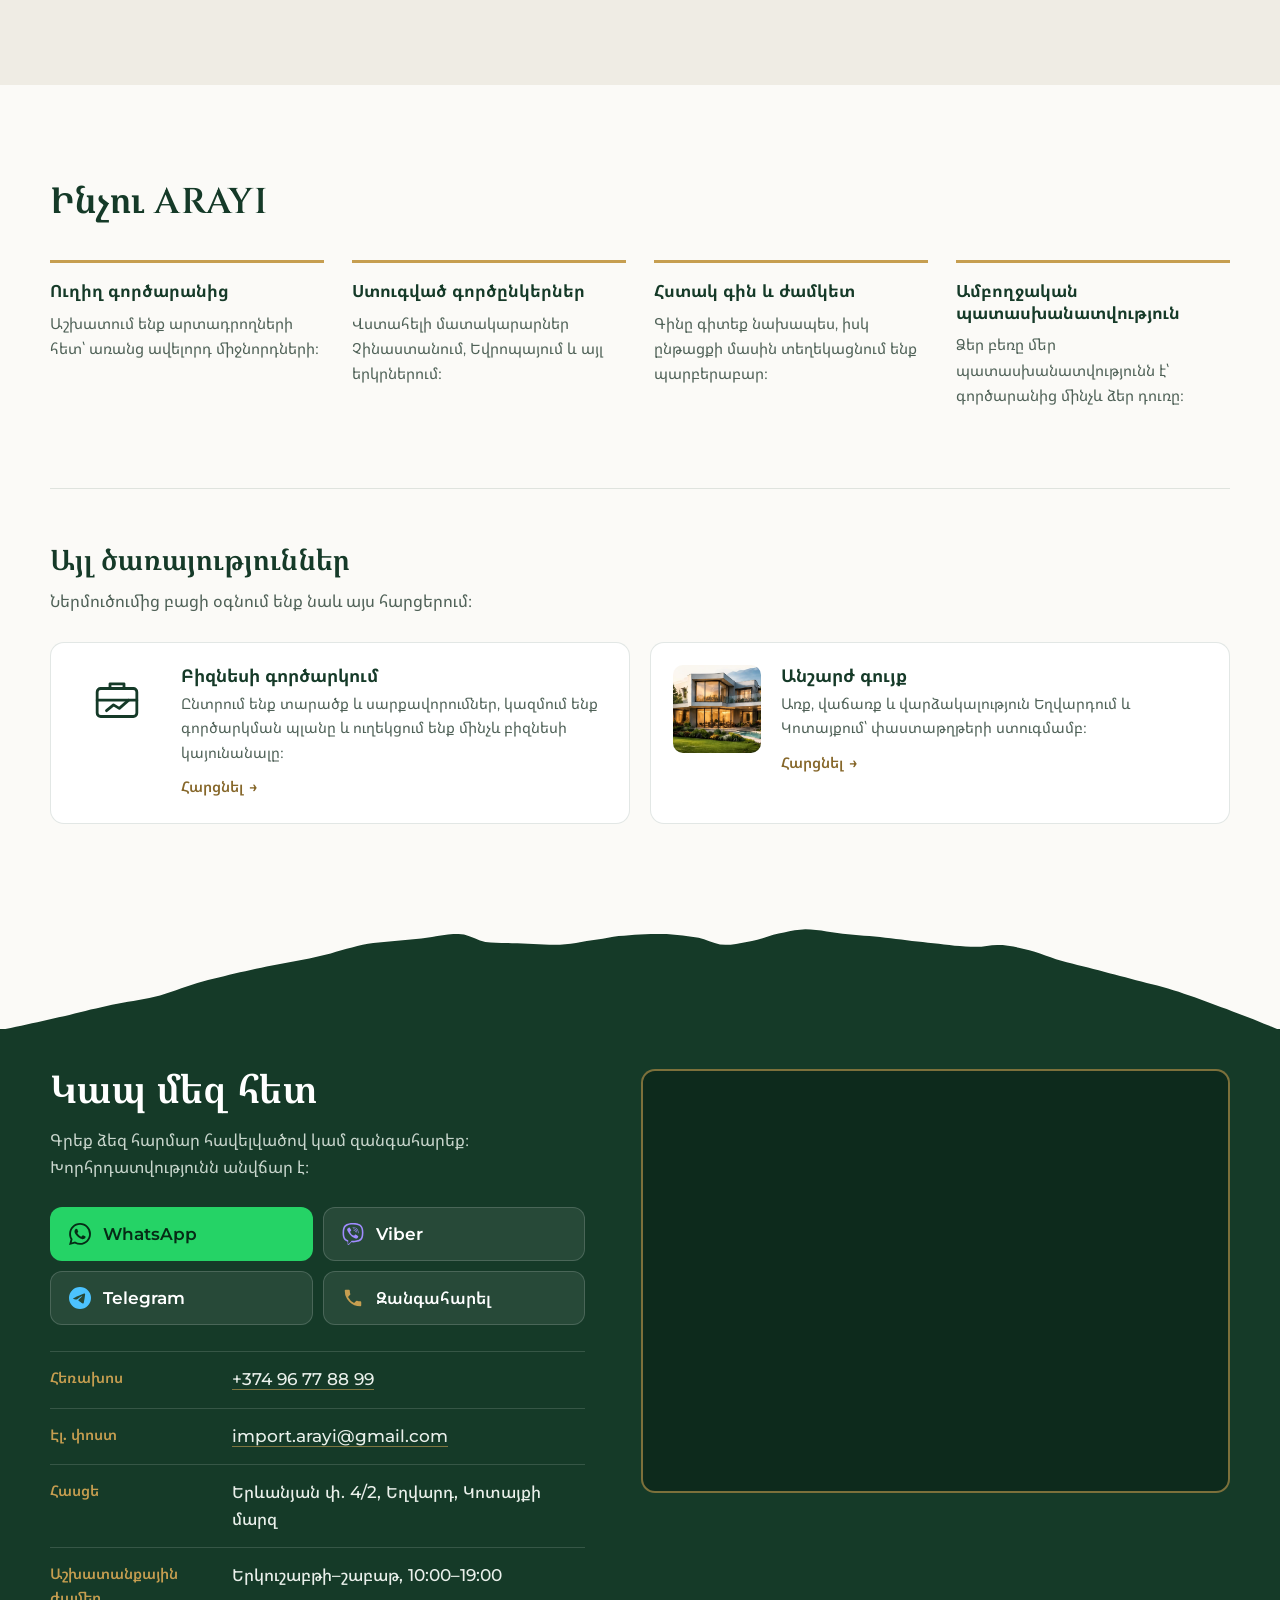
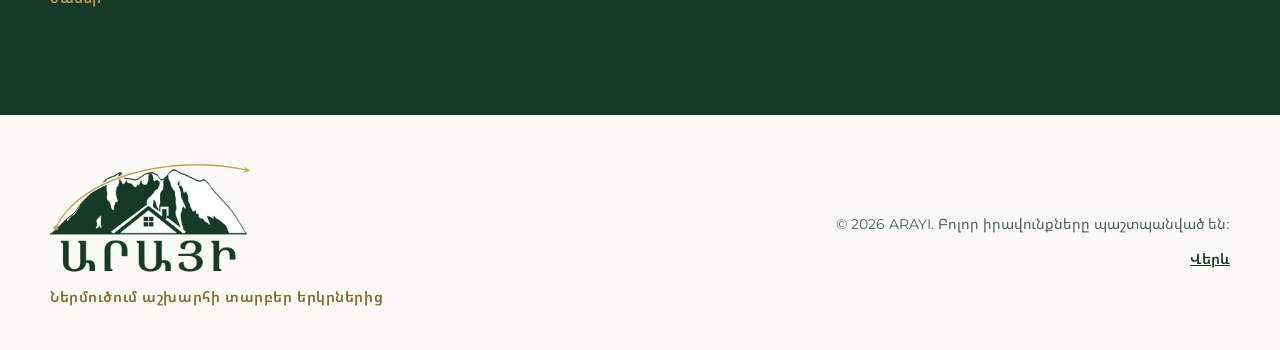
==== commit ac585d85: "Rework site around import: promo video, product catalog, admin panel - Homepage now leads with impor" ====
--- a/index.html
+++ b/index.html
@@ -3,13 +3,18 @@
 <head>
   <meta charset="utf-8">
   <meta name="viewport" content="width=device-width, initial-scale=1, viewport-fit=cover">
-  <title>ARAYI — Անշարժ գույք, ներմուծում և բիզնես | Եղվարդ</title>
-  <meta name="description" content="ARAYI. անշարժ գույքի առք, վաճառք և վարձակալություն Եղվարդում և Կոտայքում, ներմուծում աշխարհի տարբեր երկրներից և բիզնեսի գործարկում՝ սկզբից մինչև վերջ։">
+  <title>ARAYI — Ներմուծում աշխարհի տարբեր երկրներից | Եղվարդ</title>
+  <meta name="description" content="ARAYI. ապրանքների և սարքավորումների ներմուծում Չինաստանից, Եվրոպայից, ԱՄՆ-ից և այլ երկրներից՝ գործարանի որոնումից մինչև մաքսազերծում և առաքում ձեր դուռը։">
   <meta name="theme-color" content="#153A28">
+  <link rel="canonical" href="https://arayimport.am/">
   <meta property="og:type" content="website">
-  <meta property="og:title" content="ARAYI — Real Estate • Import • Business">
-  <meta property="og:description" content="Անշարժ գույք, ներմուծում աշխարհից և բիզնեսի գործարկում Եղվարդում։">
-  <meta property="og:image" content="assets/img/og-image.jpg">
+  <meta property="og:url" content="https://arayimport.am/">
+  <meta property="og:title" content="ARAYI — Ներմուծում աշխարհի տարբեր երկրներից">
+  <meta property="og:description" content="Գործարանի որոնում, որակի ստուգում, առաքում և մաքսազերծում՝ մեկ գործընկերից։ Եղվարդ, Հայաստան։">
+  <meta property="og:image" content="https://arayimport.am/assets/img/og-image.jpg">
+  <meta property="og:image:width" content="1200">
+  <meta property="og:image:height" content="630">
+  <meta name="twitter:card" content="summary_large_image">
   <link rel="icon" type="image/png" href="assets/img/favicon.png">
   <link rel="apple-touch-icon" href="assets/img/apple-touch-icon.png">
   <link rel="preconnect" href="https://fonts.googleapis.com">
@@ -30,104 +35,144 @@
         <span class="menu-bars" aria-hidden="true"></span><span data-i18n="nav.menu">Մենյու</span>
       </button>
       <nav id="site-nav" class="site-nav" aria-label="Main">
-        <a href="#services" data-i18n="nav.services">Ծառայություններ</a>
         <a href="#import" data-i18n="nav.import">Ներմուծում</a>
+        <a href="#products" data-i18n="nav.products">Ապրանքներ</a>
         <a href="#process" data-i18n="nav.process">Ինչպես ենք աշխատում</a>
+        <a href="#more" data-i18n="nav.more">Այլ ծառայություններ</a>
         <a href="#contact" data-i18n="nav.contact">Կապ</a>
         <div class="lang" role="group" aria-label="Language">
           <button type="button" data-lang="hy" aria-pressed="true">ՀԱՅ</button>
           <button type="button" data-lang="en" aria-pressed="false">EN</button>
         </div>
-        <a class="btn btn-gold header-call" data-href="tel" data-requires="PHONE" href="#contact"><span data-site="PHONE"></span></a>
+        <a class="btn btn-gold header-call" data-href="tel" data-requires="PHONE" href="#contact"><svg viewBox="0 0 24 24" aria-hidden="true" focusable="false"><path fill="currentColor" d="M6.6 10.8a15.1 15.1 0 0 0 6.6 6.6l2.2-2.2a1 1 0 0 1 1-.25 11.4 11.4 0 0 0 3.6.57 1 1 0 0 1 1 1V20a1 1 0 0 1-1 1A17 17 0 0 1 3 4a1 1 0 0 1 1-1h3.5a1 1 0 0 1 1 1c0 1.25.2 2.45.57 3.57a1 1 0 0 1-.25 1z"/></svg><span data-site="PHONE"></span></a>
       </nav>
     </div>
   </header>
 
   <main id="main">
-    <!-- ========== HERO ========== -->
+    <!-- ========== HERO: import + video ========== -->
     <section class="hero" id="top">
       <div class="wrap hero-grid">
         <div class="hero-copy">
-          <h1 data-i18n="hero.title">Անշարժ գույք, ներմուծում և բիզնեսի գործարկում՝ մեկ վստահելի գործընկերից</h1>
-          <p class="hero-text" data-i18n="hero.text">ARAYI-ն Եղվարդում գործող ընկերություն է։</p>
+          <p class="eyebrow" data-i18n="hero.eyebrow">Ներմուծում • Լոգիստիկա • Մաքսազերծում</p>
+          <h1 data-i18n="hero.title">Ներմուծում աշխարհի տարբեր երկրներից՝ սկզբից մինչև վերջ</h1>
+          <p class="hero-text" data-i18n="hero.text"></p>
           <div class="hero-actions">
-            <a class="btn btn-gold" data-href="tel" data-requires="PHONE" href="#contact">
-              <svg viewBox="0 0 24 24" aria-hidden="true"><path d="M6.6 10.8a15.1 15.1 0 0 0 6.6 6.6l2.2-2.2a1 1 0 0 1 1-.25 11.4 11.4 0 0 0 3.6.57 1 1 0 0 1 1 1V20a1 1 0 0 1-1 1A17 17 0 0 1 3 4a1 1 0 0 1 1-1h3.5a1 1 0 0 1 1 1c0 1.25.2 2.45.57 3.57a1 1 0 0 1-.25 1z" fill="currentColor"/></svg>
-              <span data-i18n="hero.call">Զանգահարել</span>
-            </a>
-            <a class="btn btn-line" data-href="whatsapp" data-requires="WHATSAPP" href="#contact" target="_blank" rel="noopener">
-              <svg viewBox="0 0 24 24" aria-hidden="true"><path fill="currentColor" d="M17.472 14.382c-.297-.149-1.758-.867-2.03-.967-.273-.099-.471-.148-.67.15-.197.297-.767.966-.94 1.164-.173.199-.347.223-.644.075-.297-.15-1.255-.463-2.39-1.475-.883-.788-1.48-1.761-1.653-2.059-.173-.297-.018-.458.13-.606.134-.133.298-.347.446-.52.149-.174.198-.298.298-.497.099-.198.05-.371-.025-.52-.075-.149-.669-1.612-.916-2.207-.242-.579-.487-.5-.669-.51-.173-.008-.371-.01-.57-.01-.198 0-.52.074-.792.372-.272.297-1.04 1.016-1.04 2.479 0 1.462 1.065 2.875 1.213 3.074.149.198 2.096 3.2 5.077 4.487.709.306 1.262.489 1.694.625.712.227 1.36.195 1.871.118.571-.085 1.758-.719 2.006-1.413.248-.694.248-1.289.173-1.413-.074-.124-.272-.198-.57-.347m-5.421 7.403h-.004a9.87 9.87 0 01-5.031-1.378l-.361-.214-3.741.982.998-3.648-.235-.374a9.86 9.86 0 01-1.51-5.26c.001-5.45 4.436-9.884 9.888-9.884 2.64 0 5.122 1.03 6.988 2.898a9.825 9.825 0 012.893 6.994c-.003 5.45-4.437 9.884-9.885 9.884m8.413-18.297A11.815 11.815 0 0012.05 0C5.495 0 .16 5.335.157 11.892c0 2.096.547 4.142 1.588 5.945L.057 24l6.305-1.654a11.882 11.882 0 005.683 1.448h.005c6.554 0 11.89-5.335 11.893-11.893a11.821 11.821 0 00-3.48-8.413Z"/></svg>
-              <span data-i18n="hero.whatsapp">Գրել WhatsApp-ով</span>
-            </a>
-          </div>
-          <p class="hero-place">
-            <svg viewBox="0 0 24 24" aria-hidden="true"><path fill="currentColor" d="M12 2a7 7 0 0 0-7 7c0 5.25 7 13 7 13s7-7.75 7-13a7 7 0 0 0-7-7zm0 9.5A2.5 2.5 0 1 1 12 6.5a2.5 2.5 0 0 1 0 5z"/></svg>
-            <span data-i18n="hero.place">Եղվարդ, Կոտայքի մարզ</span>
-          </p>
-        </div>
-        <figure class="hero-figure">
-          <img src="assets/img/office-hy.jpg" data-src-hy="assets/img/office-hy.jpg" data-src-en="assets/img/office-en.jpg"
-               data-i18n-alt="hero.img" alt="ARAYI գրասենյակի ցուցափեղկը՝ լոգոյով" width="1400" height="786" fetchpriority="high">
-        </figure>
+            <a class="btn btn-wa" data-href="whatsapp" data-requires="WHATSAPP" href="#contact" target="_blank" rel="noopener"><svg viewBox="0 0 24 24" aria-hidden="true" focusable="false"><path fill="currentColor" d="M17.472 14.382c-.297-.149-1.758-.867-2.03-.967-.273-.099-.471-.148-.67.15-.197.297-.767.966-.94 1.164-.173.199-.347.223-.644.075-.297-.15-1.255-.463-2.39-1.475-.883-.788-1.48-1.761-1.653-2.059-.173-.297-.018-.458.13-.606.134-.133.298-.347.446-.52.149-.174.198-.298.298-.497.099-.198.05-.371-.025-.52-.075-.149-.669-1.612-.916-2.207-.242-.579-.487-.5-.669-.51-.173-.008-.371-.01-.57-.01-.198 0-.52.074-.792.372-.272.297-1.04 1.016-1.04 2.479 0 1.462 1.065 2.875 1.213 3.074.149.198 2.096 3.2 5.077 4.487.709.306 1.262.489 1.694.625.712.227 1.36.195 1.871.118.571-.085 1.758-.719 2.006-1.413.248-.694.248-1.289.173-1.413-.074-.124-.272-.198-.57-.347m-5.421 7.403h-.004a9.87 9.87 0 01-5.031-1.378l-.361-.214-3.741.982.998-3.648-.235-.374a9.86 9.86 0 01-1.51-5.26c.001-5.45 4.436-9.884 9.888-9.884 2.64 0 5.122 1.03 6.988 2.898a9.825 9.825 0 012.893 6.994c-.003 5.45-4.437 9.884-9.885 9.884m8.413-18.297A11.815 11.815 0 0012.05 0C5.495 0 .16 5.335.157 11.892c0 2.096.547 4.142 1.588 5.945L.057 24l6.305-1.654a11.882 11.882 0 005.683 1.448h.005c6.554 0 11.89-5.335 11.893-11.893a11.821 11.821 0 00-3.48-8.413Z"/></svg><span data-i18n="hero.whatsapp">Գրել WhatsApp-ով</span></a>
+            <a class="btn btn-gold" data-href="tel" data-requires="PHONE" href="#contact"><svg viewBox="0 0 24 24" aria-hidden="true" focusable="false"><path fill="currentColor" d="M6.6 10.8a15.1 15.1 0 0 0 6.6 6.6l2.2-2.2a1 1 0 0 1 1-.25 11.4 11.4 0 0 0 3.6.57 1 1 0 0 1 1 1V20a1 1 0 0 1-1 1A17 17 0 0 1 3 4a1 1 0 0 1 1-1h3.5a1 1 0 0 1 1 1c0 1.25.2 2.45.57 3.57a1 1 0 0 1-.25 1z"/></svg><span data-i18n="hero.call">Զանգահարել</span></a>
+          </div>
+          <a class="hero-link" href="#products"><span data-i18n="hero.products">Տեսնել ապրանքները</span> <span aria-hidden="true">→</span></a>
+          <div class="hero-from">
+            <span class="flags" aria-hidden="true">
+              <img src="assets/img/flag-cn.png" alt="" width="24" height="18"><img src="assets/img/flag-eu.png" alt="" width="24" height="18"><img src="assets/img/flag-us.png" alt="" width="24" height="18"><img src="assets/img/flag-ae.png" alt="" width="24" height="18"><img src="assets/img/flag-ru.png" alt="" width="24" height="18"><img src="assets/img/flag-ir.png" alt="" width="24" height="18"><img src="assets/img/flag-eg.png" alt="" width="24" height="18"><img src="assets/img/flag-br.png" alt="" width="24" height="18">
+            </span>
+            <span data-i18n="hero.from">Չինաստան, Եվրոպա, ԱՄՆ, ԱՄԷ և այլ երկրներ</span>
+          </div>
+        </div>
+
+        <div class="hero-media">
+          <div class="phone">
+            <video class="promo" data-promo autoplay muted loop playsinline preload="auto"
+                   src="assets/video/arayi-hy.mp4" poster="assets/video/poster-hy.jpg"
+                   data-video-hy="assets/video/arayi-hy.mp4" data-video-en="assets/video/arayi-en.mp4"
+                   data-poster-hy="assets/video/poster-hy.jpg" data-poster-en="assets/video/poster-en.jpg"
+                   width="720" height="1280" data-i18n-aria="video.label" aria-label="ARAYI-ի գովազդային տեսանյութը"></video>
+          </div>
+            <div class="video-ctrls">
+              <button type="button" class="vbtn" data-video-play aria-label="Կանգնեցնել տեսանյութը">
+                <svg class="i-pause" viewBox="0 0 24 24" aria-hidden="true"><path fill="currentColor" d="M7 5h3.5v14H7zm6.5 0H17v14h-3.5z"/></svg>
+                <svg class="i-play" viewBox="0 0 24 24" aria-hidden="true"><path fill="currentColor" d="M8 5.5v13l11-6.5z"/></svg>
+              </button>
+              <button type="button" class="vbtn vbtn-sound" data-video-sound aria-pressed="false">
+                <svg class="i-muted" viewBox="0 0 24 24" aria-hidden="true"><path fill="currentColor" d="M4 9h4l5-4v14l-5-4H4zm12.3.3 1.4-1.4 2 2 2-2 1.4 1.4-2 2 2 2-1.4 1.4-2-2-2 2-1.4-1.4 2-2z"/></svg>
+                <svg class="i-sound" viewBox="0 0 24 24" aria-hidden="true"><path fill="currentColor" d="M4 9h4l5-4v14l-5-4H4zm11.5-1.9a6 6 0 0 1 0 9.8l-1.2-1.6a4 4 0 0 0 0-6.6zm2.4-3.2a10 10 0 0 1 0 16.2l-1.2-1.6a8 8 0 0 0 0-13z"/></svg>
+                <span data-video-sound-label data-i18n="video.sound.on">Միացնել ձայնը</span>
+              </button>
+            </div>
+        </div>
       </div>
       <svg class="ridge" viewBox="0 0 1440 150" preserveAspectRatio="none" aria-hidden="true"><path d="M0 150 L0.0 150.0 L6.0 148.5 L12.0 147.1 L18.0 145.6 L24.0 144.1 L30.0 142.6 L36.0 141.1 L42.0 139.6 L48.0 138.0 L54.0 136.5 L60.0 134.9 L66.0 133.3 L72.0 131.7 L78.0 130.1 L84.0 128.4 L90.0 126.7 L96.0 124.9 L102.0 123.2 L108.0 121.6 L114.0 120.0 L120.0 118.4 L126.0 116.9 L132.0 115.5 L138.0 114.3 L144.0 113.1 L150.0 111.9 L156.0 110.7 L162.0 109.4 L168.0 108.0 L174.0 106.5 L180.0 104.7 L186.0 102.6 L192.0 100.4 L198.0 98.0 L204.0 95.5 L210.0 93.1 L216.0 90.8 L222.0 88.6 L228.0 86.7 L234.0 84.8 L240.0 83.0 L246.0 81.3 L252.0 79.6 L258.0 77.9 L264.0 76.3 L270.0 74.7 L276.0 73.1 L282.0 71.6 L288.0 70.1 L294.0 68.6 L300.0 67.1 L306.0 65.7 L312.0 64.4 L318.0 63.1 L324.0 61.8 L330.0 60.5 L336.0 59.2 L342.0 57.9 L348.0 56.5 L354.0 55.1 L360.0 53.5 L366.0 51.8 L372.0 50.0 L378.0 48.0 L384.0 46.0 L390.0 44.0 L396.0 42.2 L402.0 40.4 L408.0 38.9 L414.0 37.6 L420.0 36.6 L426.0 35.8 L432.0 35.0 L438.0 34.4 L444.0 33.7 L450.0 33.1 L456.0 32.6 L462.0 31.9 L468.0 31.3 L474.0 30.6 L480.0 29.7 L486.0 28.6 L492.0 27.5 L498.0 26.4 L504.0 25.5 L510.0 24.9 L516.0 24.6 L522.0 25.5 L528.0 27.6 L534.0 30.4 L540.0 33.1 L546.0 35.0 L552.0 35.7 L558.0 36.1 L564.0 36.3 L570.0 36.5 L576.0 36.7 L582.0 36.9 L588.0 37.1 L594.0 37.4 L600.0 37.8 L606.0 38.2 L612.0 38.5 L618.0 38.8 L624.0 38.9 L630.0 38.7 L636.0 38.2 L642.0 37.3 L648.0 36.3 L654.0 35.2 L660.0 34.0 L666.0 33.0 L672.0 32.0 L678.0 30.8 L684.0 29.5 L690.0 28.4 L696.0 27.5 L702.0 26.9 L708.0 26.4 L714.0 25.8 L720.0 25.4 L726.0 25.0 L732.0 24.8 L738.0 24.6 L744.0 24.7 L750.0 24.9 L756.0 25.4 L762.0 26.0 L768.0 26.7 L774.0 27.6 L780.0 28.5 L786.0 29.6 L792.0 31.6 L798.0 34.1 L804.0 36.5 L810.0 38.3 L816.0 38.9 L822.0 38.6 L828.0 37.8 L834.0 36.6 L840.0 35.2 L846.0 33.8 L852.0 32.2 L858.0 30.2 L864.0 27.9 L870.0 25.7 L876.0 24.1 L882.0 22.7 L888.0 21.3 L894.0 20.0 L900.0 19.2 L906.0 18.7 L912.0 18.9 L918.0 19.5 L924.0 20.3 L930.0 21.4 L936.0 22.6 L942.0 23.6 L948.0 24.5 L954.0 25.2 L960.0 25.8 L966.0 26.4 L972.0 27.0 L978.0 27.5 L984.0 28.1 L990.0 28.8 L996.0 29.5 L1002.0 30.3 L1008.0 31.1 L1014.0 32.0 L1020.0 32.8 L1026.0 33.7 L1032.0 34.5 L1038.0 35.3 L1044.0 36.0 L1050.0 36.8 L1056.0 37.6 L1062.0 38.4 L1068.0 39.2 L1074.0 39.9 L1080.0 40.5 L1086.0 41.0 L1092.0 41.3 L1098.0 41.4 L1104.0 41.2 L1110.0 40.4 L1116.0 39.5 L1122.0 39.0 L1128.0 39.1 L1134.0 39.9 L1140.0 41.1 L1146.0 42.6 L1152.0 44.3 L1158.0 45.9 L1164.0 47.9 L1170.0 50.2 L1176.0 52.6 L1182.0 55.1 L1188.0 57.5 L1194.0 59.5 L1200.0 61.4 L1206.0 63.3 L1212.0 65.0 L1218.0 66.8 L1224.0 68.5 L1230.0 70.3 L1236.0 72.1 L1242.0 74.0 L1248.0 75.8 L1254.0 77.6 L1260.0 79.4 L1266.0 81.2 L1272.0 83.1 L1278.0 84.9 L1284.0 86.6 L1290.0 88.4 L1296.0 90.1 L1302.0 91.9 L1308.0 93.8 L1314.0 95.8 L1320.0 97.9 L1326.0 100.1 L1332.0 102.4 L1338.0 104.8 L1344.0 107.2 L1350.0 109.7 L1356.0 112.2 L1362.0 114.8 L1368.0 117.4 L1374.0 120.0 L1380.0 122.5 L1386.0 125.2 L1392.0 127.8 L1398.0 130.5 L1404.0 133.2 L1410.0 135.9 L1416.0 138.7 L1422.0 141.5 L1428.0 144.3 L1434.0 147.1 L1440.0 150.0 L1440 150 Z"/></svg>
     </section>
 
-    <!-- ========== SERVICES ========== -->
-    <section class="services" id="services" aria-labelledby="services-title">
+    <!-- ========== IMPORT SERVICE ========== -->
+    <section class="import" id="import" aria-labelledby="import-title">
       <div class="wrap">
         <div class="section-head">
-          <h2 id="services-title" data-i18n="services.title">Ինչով ենք զբաղվում</h2>
-          <p data-i18n="services.lead">Երեք ուղղություն, որոնք լրացնում են իրար։</p>
-        </div>
-        <div class="service-cols">
-          <article class="service">
-            <svg class="service-icon" viewBox="0 0 48 48" aria-hidden="true"><path d="M6 22 24 8l18 14M11 19v21h26V19M20 40V29h8v11" fill="none" stroke="currentColor" stroke-width="2.4" stroke-linejoin="round" stroke-linecap="round"/></svg>
-            <h3 data-i18n="s1.title">Անշարժ գույք</h3>
-            <p data-i18n="s1.text"></p>
-            <ul><li data-i18n="s1.b1"></li><li data-i18n="s1.b2"></li><li data-i18n="s1.b3"></li></ul>
-          </article>
-          <article class="service">
-            <svg class="service-icon" viewBox="0 0 48 48" aria-hidden="true"><g fill="none" stroke="currentColor" stroke-width="2.4" stroke-linecap="round"><circle cx="24" cy="24" r="16"/><path d="M8 24h32M24 8c5 5 5 27 0 32M24 8c-5 5-5 27 0 32"/></g></svg>
-            <h3 data-i18n="s2.title">Ներմուծում աշխարհից</h3>
-            <p data-i18n="s2.text"></p>
-            <ul><li data-i18n="s2.b1"></li><li data-i18n="s2.b2"></li><li data-i18n="s2.b3"></li></ul>
-          </article>
-          <article class="service">
-            <svg class="service-icon" viewBox="0 0 48 48" aria-hidden="true"><g fill="none" stroke="currentColor" stroke-width="2.4" stroke-linejoin="round" stroke-linecap="round"><rect x="7" y="15" width="34" height="24" rx="3"/><path d="M18 15v-4h12v4M7 25h34"/><path d="M15 34l6-5 5 3 8-7"/></g></svg>
-            <h3 data-i18n="s3.title">Բիզնեսի ստեղծում և կայունացում</h3>
-            <p data-i18n="s3.text"></p>
-            <ul><li data-i18n="s3.b1"></li><li data-i18n="s3.b2"></li><li data-i18n="s3.b3"></li></ul>
-          </article>
-        </div>
-      </div>
-    </section>
-
-    <!-- ========== IMPORT ========== -->
-    <section class="import" id="import" aria-labelledby="import-title">
+          <h2 id="import-title" data-i18n="import.title">Ներմուծում՝ գործարանից մինչև ձեր դուռը</h2>
+          <p data-i18n="import.lead"></p>
+        </div>
+        <div class="pillars">
+          <article class="pillar">
+            <svg class="pillar-icon" viewBox="0 0 48 48" aria-hidden="true"><g fill="none" stroke="currentColor" stroke-width="2.4" stroke-linejoin="round" stroke-linecap="round"><path d="M6 40V22l9 6v-6l9 6v-6l9 6V10h6v30z"/><path d="M4 40h40M13 34h4M22 34h4M31 34h4"/></g></svg>
+            <h3 data-i18n="i1.title"></h3>
+            <p data-i18n="i1.text"></p>
+          </article>
+          <article class="pillar">
+            <svg class="pillar-icon" viewBox="0 0 48 48" aria-hidden="true"><g fill="none" stroke="currentColor" stroke-width="2.4" stroke-linejoin="round" stroke-linecap="round"><path d="M24 5 9 11v11c0 9.5 6.4 17.3 15 20 8.6-2.7 15-10.5 15-20V11z"/><path d="m17 24 5 5 9-10"/></g></svg>
+            <h3 data-i18n="i2.title"></h3>
+            <p data-i18n="i2.text"></p>
+          </article>
+          <article class="pillar">
+            <svg class="pillar-icon" viewBox="0 0 48 48" aria-hidden="true"><g fill="none" stroke="currentColor" stroke-width="2.4" stroke-linejoin="round" stroke-linecap="round"><path d="M4 30h40l-5 9H9z"/><path d="M10 30V19h9v11M21 30V14h9v16M32 30V21h7v9"/><path d="M5 43c3 0 3-1.5 6-1.5s3 1.5 6 1.5 3-1.5 6-1.5 3 1.5 6 1.5 3-1.5 6-1.5 3 1.5 6 1.5"/></g></svg>
+            <h3 data-i18n="i3.title"></h3>
+            <p data-i18n="i3.text"></p>
+          </article>
+          <article class="pillar">
+            <svg class="pillar-icon" viewBox="0 0 48 48" aria-hidden="true"><g fill="none" stroke="currentColor" stroke-width="2.4" stroke-linejoin="round" stroke-linecap="round"><path d="M12 5h17l8 8v30H12z"/><path d="M29 5v8h8"/><path d="m18 28 4.5 4.5L31 24"/></g></svg>
+            <h3 data-i18n="i4.title"></h3>
+            <p data-i18n="i4.text"></p>
+          </article>
+        </div>
+      </div>
+    </section>
+
+    <!-- ========== PRODUCTS (from data/products.json, edited at /admin) ========== -->
+    <section class="products" id="products" aria-labelledby="products-title">
       <div class="wrap">
         <div class="section-head">
-          <h2 id="import-title" data-i18n="import.title">Ներմուծում աշխարհի տարբեր երկրներից</h2>
-          <p data-i18n="import.text"></p>
-        </div>
-        <div class="import-grid">
+          <h2 id="products-title" data-i18n="products.title">Ապրանքներ</h2>
+          <p data-i18n="products.lead"></p>
+        </div>
+        <div class="chips" role="group" data-chips data-i18n-aria="products.filter" aria-label="Կատեգորիաներ" hidden></div>
+        <div class="product-grid" data-products>
+          <article class="product product-custom" data-custom>
+            <svg class="custom-icon" viewBox="0 0 48 48" aria-hidden="true"><g fill="none" stroke="currentColor" stroke-width="2.4" stroke-linejoin="round" stroke-linecap="round"><circle cx="21" cy="21" r="13"/><path d="m31 31 11 11M21 15v12M15 21h12"/></g></svg>
+            <h3 data-i18n="products.custom.title">Ձեր ապրանքը չկա՞</h3>
+            <p data-i18n="products.custom.text"></p>
+            <a class="btn btn-wa" data-href="whatsapp" data-wa-text="products.custom.msg" data-requires="WHATSAPP" href="#contact" target="_blank" rel="noopener"><svg viewBox="0 0 24 24" aria-hidden="true" focusable="false"><path fill="currentColor" d="M17.472 14.382c-.297-.149-1.758-.867-2.03-.967-.273-.099-.471-.148-.67.15-.197.297-.767.966-.94 1.164-.173.199-.347.223-.644.075-.297-.15-1.255-.463-2.39-1.475-.883-.788-1.48-1.761-1.653-2.059-.173-.297-.018-.458.13-.606.134-.133.298-.347.446-.52.149-.174.198-.298.298-.497.099-.198.05-.371-.025-.52-.075-.149-.669-1.612-.916-2.207-.242-.579-.487-.5-.669-.51-.173-.008-.371-.01-.57-.01-.198 0-.52.074-.792.372-.272.297-1.04 1.016-1.04 2.479 0 1.462 1.065 2.875 1.213 3.074.149.198 2.096 3.2 5.077 4.487.709.306 1.262.489 1.694.625.712.227 1.36.195 1.871.118.571-.085 1.758-.719 2.006-1.413.248-.694.248-1.289.173-1.413-.074-.124-.272-.198-.57-.347m-5.421 7.403h-.004a9.87 9.87 0 01-5.031-1.378l-.361-.214-3.741.982.998-3.648-.235-.374a9.86 9.86 0 01-1.51-5.26c.001-5.45 4.436-9.884 9.888-9.884 2.64 0 5.122 1.03 6.988 2.898a9.825 9.825 0 012.893 6.994c-.003 5.45-4.437 9.884-9.885 9.884m8.413-18.297A11.815 11.815 0 0012.05 0C5.495 0 .16 5.335.157 11.892c0 2.096.547 4.142 1.588 5.945L.057 24l6.305-1.654a11.882 11.882 0 005.683 1.448h.005c6.554 0 11.89-5.335 11.893-11.893a11.821 11.821 0 00-3.48-8.413Z"/></svg><span data-i18n="products.custom.btn">Ուղարկել WhatsApp-ով</span></a>
+          </article>
+        </div>
+      </div>
+    </section>
+
+    <!-- ========== ROUTES ========== -->
+    <section class="routes" aria-labelledby="routes-title">
+      <div class="wrap">
+        <div class="section-head">
+          <h2 id="routes-title" data-i18n="routes.title">Երթուղիներ դեպի Հայաստան</h2>
+          <p data-i18n="routes.text"></p>
+        </div>
+        <div class="routes-grid">
           <figure class="map-figure">
             <img src="assets/img/map-hy.jpg" data-src-hy="assets/img/map-hy.jpg" data-src-en="assets/img/map-en.jpg"
-                 data-i18n-alt="import.map" alt="" width="1138" height="341" loading="lazy">
+                 data-i18n-alt="routes.map" alt="" width="1138" height="341" loading="lazy">
           </figure>
-          <div class="import-side">
-            <h3 data-i18n="import.countries">Երկրներ, որտեղից ներմուծում ենք</h3>
+          <div class="routes-side">
+            <div>
+            <h3 data-i18n="routes.countries">Երկրներ, որտեղից ներմուծում ենք</h3>
             <ul class="countries">
+              <li><img src="assets/img/flag-cn.png" alt="" width="24" height="18"><span data-i18n="c.cn">Չինաստան</span></li>
+              <li><img src="assets/img/flag-eu.png" alt="" width="24" height="18"><span data-i18n="c.eu">Եվրոպա</span></li>
               <li><img src="assets/img/flag-us.png" alt="" width="24" height="18"><span data-i18n="c.us">ԱՄՆ</span></li>
-              <li><img src="assets/img/flag-eu.png" alt="" width="24" height="18"><span data-i18n="c.eu">Եվրոպա</span></li>
-              <li><img src="assets/img/flag-cn.png" alt="" width="24" height="18"><span data-i18n="c.cn">Չինաստան</span></li>
               <li><img src="assets/img/flag-ru.png" alt="" width="24" height="18"><span data-i18n="c.ru">Ռուսաստան</span></li>
               <li><img src="assets/img/flag-ir.png" alt="" width="24" height="18"><span data-i18n="c.ir">Իրան</span></li>
               <li><img src="assets/img/flag-ae.png" alt="" width="24" height="18"><span data-i18n="c.ae">ԱՄԷ</span></li>
               <li><img src="assets/img/flag-eg.png" alt="" width="24" height="18"><span data-i18n="c.eg">Եգիպտոս</span></li>
               <li><img src="assets/img/flag-br.png" alt="" width="24" height="18"><span data-i18n="c.br">Բրազիլիա</span></li>
             </ul>
-            <h3 data-i18n="import.modes">Ինչ ենք անում ձեր փոխարեն</h3>
+            </div>
+            <div>
+            <h3 data-i18n="routes.modes">Փոխադրման եղանակներ</h3>
             <ul class="modes">
               <li><svg viewBox="0 0 24 24" aria-hidden="true"><path fill="currentColor" d="M21 16v-2l-8-5V3.5a1.5 1.5 0 0 0-3 0V9l-8 5v2l8-2.5V19l-2 1.5V22l3.5-1 3.5 1v-1.5L13 19v-5.5z"/></svg><span data-i18n="m.air"></span></li>
               <li><svg viewBox="0 0 24 24" aria-hidden="true"><path fill="currentColor" d="M4 15h16l-2.2 4.4A2 2 0 0 1 16 20.5H8a2 2 0 0 1-1.8-1.1zM6 8h5v5H6zm6 0h6v5h-6zM9 4h5v3H9z"/></svg><span data-i18n="m.sea"></span></li>
@@ -135,11 +180,12 @@
               <li><svg viewBox="0 0 24 24" aria-hidden="true"><path fill="currentColor" d="M12 3 2 8v13h4v-9h12v9h4V8zM8 14h8v2H8zm0 3h8v2H8z"/></svg><span data-i18n="m.ware"></span></li>
               <li><svg viewBox="0 0 24 24" aria-hidden="true"><path fill="currentColor" d="M6 2h9l5 5v15H6zm8 1.5V8h4.5zM9 15.2l1.4-1.4 1.6 1.6 3.6-3.6 1.4 1.4-5 5z"/></svg><span data-i18n="m.customs"></span></li>
             </ul>
+            </div>
           </div>
         </div>
       </div>
       <figure class="transport">
-        <img src="assets/img/transport.jpg" data-i18n-alt="import.transport" alt="" width="1138" height="396" loading="lazy">
+        <img src="assets/img/transport.jpg" data-i18n-alt="routes.transport" alt="" width="1138" height="396" loading="lazy">
       </figure>
     </section>
 
@@ -157,22 +203,40 @@
       </div>
     </section>
 
-    <!-- ========== REAL ESTATE + WHY ========== -->
-    <section class="estate" aria-labelledby="estate-title">
-      <div class="wrap estate-grid">
-        <figure class="estate-figure">
-          <img src="assets/img/villa.jpg" data-i18n-alt="estate.img" alt="" width="896" height="645" loading="lazy">
-        </figure>
-        <div class="estate-copy">
-          <h2 id="estate-title" data-i18n="estate.title">Գույք Եղվարդում և Կոտայքում</h2>
-          <p data-i18n="estate.text"></p>
-          <h3 class="why-title" data-i18n="why.title">Ինչու ARAYI</h3>
-          <dl class="why">
-            <div><dt data-i18n="w1.title"></dt><dd data-i18n="w1.text"></dd></div>
-            <div><dt data-i18n="w2.title"></dt><dd data-i18n="w2.text"></dd></div>
-            <div><dt data-i18n="w3.title"></dt><dd data-i18n="w3.text"></dd></div>
-            <div><dt data-i18n="w4.title"></dt><dd data-i18n="w4.text"></dd></div>
-          </dl>
+    <!-- ========== WHY + OTHER SERVICES (secondary) ========== -->
+    <section class="why-sec" aria-labelledby="why-title">
+      <div class="wrap">
+        <h2 id="why-title" data-i18n="why.title">Ինչու ARAYI</h2>
+        <dl class="why">
+          <div><dt data-i18n="w1.title"></dt><dd data-i18n="w1.text"></dd></div>
+          <div><dt data-i18n="w2.title"></dt><dd data-i18n="w2.text"></dd></div>
+          <div><dt data-i18n="w3.title"></dt><dd data-i18n="w3.text"></dd></div>
+          <div><dt data-i18n="w4.title"></dt><dd data-i18n="w4.text"></dd></div>
+        </dl>
+
+        <div class="more" id="more">
+          <div class="more-head">
+            <h2 data-i18n="more.title">Այլ ծառայություններ</h2>
+            <p data-i18n="more.lead"></p>
+          </div>
+          <div class="more-cards">
+            <article class="more-card">
+              <svg class="more-icon" viewBox="0 0 48 48" aria-hidden="true"><g fill="none" stroke="currentColor" stroke-width="2.4" stroke-linejoin="round" stroke-linecap="round"><rect x="7" y="15" width="34" height="24" rx="3"/><path d="M18 15v-4h12v4M7 25h34"/><path d="M15 34l6-5 5 3 8-7"/></g></svg>
+              <div>
+                <h3 data-i18n="b.title">Բիզնեսի գործարկում</h3>
+                <p data-i18n="b.text"></p>
+                <a class="more-link" href="#contact"><span data-i18n="more.ask">Հարցնել</span> <span aria-hidden="true">→</span></a>
+              </div>
+            </article>
+            <article class="more-card">
+              <img class="more-thumb" src="assets/img/villa.jpg" data-i18n-alt="r.img" alt="" width="896" height="645" loading="lazy">
+              <div>
+                <h3 data-i18n="r.title">Անշարժ գույք</h3>
+                <p data-i18n="r.text"></p>
+                <a class="more-link" href="#contact"><span data-i18n="more.ask">Հարցնել</span> <span aria-hidden="true">→</span></a>
+              </div>
+            </article>
+          </div>
         </div>
       </div>
     </section>
@@ -184,10 +248,15 @@
         <div class="contact-copy">
           <h2 id="contact-title" data-i18n="contact.title">Կապ մեզ հետ</h2>
           <p class="contact-lead" data-i18n="contact.text"></p>
+          <div class="msg-buttons">
+            <a class="msg msg-wa" data-href="whatsapp" data-requires="WHATSAPP" href="#" target="_blank" rel="noopener"><svg viewBox="0 0 24 24" aria-hidden="true" focusable="false"><path fill="currentColor" d="M17.472 14.382c-.297-.149-1.758-.867-2.03-.967-.273-.099-.471-.148-.67.15-.197.297-.767.966-.94 1.164-.173.199-.347.223-.644.075-.297-.15-1.255-.463-2.39-1.475-.883-.788-1.48-1.761-1.653-2.059-.173-.297-.018-.458.13-.606.134-.133.298-.347.446-.52.149-.174.198-.298.298-.497.099-.198.05-.371-.025-.52-.075-.149-.669-1.612-.916-2.207-.242-.579-.487-.5-.669-.51-.173-.008-.371-.01-.57-.01-.198 0-.52.074-.792.372-.272.297-1.04 1.016-1.04 2.479 0 1.462 1.065 2.875 1.213 3.074.149.198 2.096 3.2 5.077 4.487.709.306 1.262.489 1.694.625.712.227 1.36.195 1.871.118.571-.085 1.758-.719 2.006-1.413.248-.694.248-1.289.173-1.413-.074-.124-.272-.198-.57-.347m-5.421 7.403h-.004a9.87 9.87 0 01-5.031-1.378l-.361-.214-3.741.982.998-3.648-.235-.374a9.86 9.86 0 01-1.51-5.26c.001-5.45 4.436-9.884 9.888-9.884 2.64 0 5.122 1.03 6.988 2.898a9.825 9.825 0 012.893 6.994c-.003 5.45-4.437 9.884-9.885 9.884m8.413-18.297A11.815 11.815 0 0012.05 0C5.495 0 .16 5.335.157 11.892c0 2.096.547 4.142 1.588 5.945L.057 24l6.305-1.654a11.882 11.882 0 005.683 1.448h.005c6.554 0 11.89-5.335 11.893-11.893a11.821 11.821 0 00-3.48-8.413Z"/></svg><span>WhatsApp</span></a>
+            <a class="msg msg-viber" data-href="viber" data-requires="VIBER" href="#"><svg viewBox="0 0 24 24" aria-hidden="true" focusable="false"><path fill="currentColor" d="M11.4 0C9.473.028 5.333.344 3.02 2.467 1.302 4.187.696 6.7.633 9.817.57 12.933.488 18.776 6.12 20.36h.003l-.004 2.416s-.037.977.61 1.177c.777.242 1.234-.5 1.98-1.302.407-.44.972-1.084 1.397-1.58 3.85.326 6.812-.416 7.15-.525.776-.252 5.176-.816 5.892-6.657.74-6.02-.36-9.83-2.34-11.546-.596-.55-3.006-2.3-8.375-2.323 0 0-.395-.025-1.037-.017zm.058 1.693c.545-.004.88.017.88.017 4.542.02 6.717 1.388 7.222 1.846 1.675 1.435 2.53 4.868 1.906 9.897v.002c-.604 4.878-4.174 5.184-4.832 5.395-.28.09-2.882.737-6.153.524 0 0-2.436 2.94-3.197 3.704-.12.12-.26.167-.352.144-.13-.033-.166-.188-.165-.414l.02-4.018c-4.762-1.32-4.485-6.292-4.43-8.895.054-2.604.543-4.738 1.996-6.173 1.96-1.773 5.474-2.018 7.11-2.03zm.38 2.602c-.167 0-.303.135-.304.302 0 .167.133.303.3.305 1.624.01 2.946.537 4.028 1.592 1.073 1.046 1.62 2.468 1.633 4.334.002.167.14.3.307.3.166-.002.3-.138.3-.304-.014-1.984-.618-3.596-1.816-4.764-1.19-1.16-2.692-1.753-4.447-1.765zm-3.96.695c-.19-.032-.4.005-.616.117l-.01.002c-.43.247-.816.562-1.146.932-.002.004-.006.004-.008.008-.267.323-.42.638-.46.948-.008.046-.01.093-.007.14 0 .136.022.27.065.4l.013.01c.135.48.473 1.276 1.205 2.604.42.768.903 1.5 1.446 2.186.27.344.56.673.87.984l.132.132c.31.308.64.6.984.87.686.543 1.418 1.027 2.186 1.447 1.328.733 2.126 1.07 2.604 1.206l.01.014c.13.042.265.064.402.063.046.002.092 0 .138-.008.31-.036.627-.19.948-.46.004 0 .003-.002.008-.005.37-.33.683-.72.93-1.148l.003-.01c.225-.432.15-.842-.18-1.12-.004 0-.698-.58-1.037-.83-.36-.255-.73-.492-1.113-.71-.51-.285-1.032-.106-1.248.174l-.447.564c-.23.283-.657.246-.657.246-3.12-.796-3.955-3.955-3.955-3.955s-.037-.426.248-.656l.563-.448c.277-.215.456-.737.17-1.248-.217-.383-.454-.756-.71-1.115-.25-.34-.826-1.033-.83-1.035-.137-.165-.31-.265-.502-.297zm4.49.88c-.158.002-.29.124-.3.282-.01.167.115.312.282.324 1.16.085 2.017.466 2.645 1.15.63.688.93 1.524.906 2.57-.002.168.13.306.3.31.166.003.305-.13.31-.297.025-1.175-.334-2.193-1.067-2.994-.74-.81-1.777-1.253-3.05-1.346h-.024zm.463 1.63c-.16.002-.29.127-.3.287-.008.167.12.31.288.32.523.028.875.175 1.113.422.24.245.388.62.416 1.164.01.167.15.295.318.287.167-.008.295-.15.287-.317-.03-.644-.215-1.178-.58-1.557-.367-.378-.893-.574-1.52-.607h-.018z"/></svg><span>Viber</span></a>
+            <a class="msg msg-tg" data-href="telegram" data-requires="TELEGRAM" href="#" target="_blank" rel="noopener"><svg viewBox="0 0 24 24" aria-hidden="true" focusable="false"><path fill="currentColor" d="M11.944 0A12 12 0 0 0 0 12a12 12 0 0 0 12 12 12 12 0 0 0 12-12A12 12 0 0 0 12 0a12 12 0 0 0-.056 0zm4.962 7.224c.1-.002.321.023.465.14a.506.506 0 0 1 .171.325c.016.093.036.306.02.472-.18 1.898-.962 6.502-1.36 8.627-.168.9-.499 1.201-.82 1.23-.696.065-1.225-.46-1.9-.902-1.056-.693-1.653-1.124-2.678-1.8-1.185-.78-.417-1.21.258-1.91.177-.184 3.247-2.977 3.307-3.23.007-.032.014-.15-.056-.212s-.174-.041-.249-.024c-.106.024-1.793 1.14-5.061 3.345-.48.33-.913.49-1.302.48-.428-.008-1.252-.241-1.865-.44-.752-.245-1.349-.374-1.297-.789.027-.216.325-.437.893-.663 3.498-1.524 5.83-2.529 6.998-3.014 3.332-1.386 4.025-1.627 4.476-1.635z"/></svg><span>Telegram</span></a>
+            <a class="msg msg-call" data-href="tel" data-requires="PHONE" href="#"><svg viewBox="0 0 24 24" aria-hidden="true" focusable="false"><path fill="currentColor" d="M6.6 10.8a15.1 15.1 0 0 0 6.6 6.6l2.2-2.2a1 1 0 0 1 1-.25 11.4 11.4 0 0 0 3.6.57 1 1 0 0 1 1 1V20a1 1 0 0 1-1 1A17 17 0 0 1 3 4a1 1 0 0 1 1-1h3.5a1 1 0 0 1 1 1c0 1.25.2 2.45.57 3.57a1 1 0 0 1-.25 1z"/></svg><span data-i18n="contact.call">Զանգահարել</span></a>
+          </div>
           <dl class="contact-list">
             <div data-requires="PHONE"><dt data-i18n="contact.phone">Հեռախոս</dt><dd><a data-href="tel" href="#"><span data-site="PHONE"></span></a></dd></div>
             <div data-requires="EMAIL"><dt data-i18n="contact.email">Էլ. փոստ</dt><dd><a data-href="mail" href="#"><span data-site="EMAIL"></span></a></dd></div>
-            <div data-requires="WHATSAPP"><dt data-i18n="contact.whatsapp">WhatsApp</dt><dd><a data-href="whatsapp" href="#" target="_blank" rel="noopener"><span data-site="WHATSAPP"></span></a></dd></div>
             <div data-requires="ADDRESS"><dt data-i18n="contact.address">Հասցե</dt><dd data-site="ADDRESS"></dd></div>
             <div data-requires="HOURS"><dt data-i18n="contact.hours">Աշխատանքային ժամեր</dt><dd data-site="HOURS"></dd></div>
           </dl>
@@ -205,7 +274,10 @@
 
   <footer class="site-footer">
     <div class="wrap footer-row">
-      <img class="footer-logo" src="assets/img/logo-hy.png" data-src-hy="assets/img/logo-hy.png" data-src-en="assets/img/logo-en.png" alt="ARAYI" width="560" height="346" loading="lazy">
+      <div class="footer-brand">
+        <img class="footer-logo" src="assets/img/logo-hy-clean.png" data-src-hy="assets/img/logo-hy-clean.png" data-src-en="assets/img/logo-en-clean.png" alt="ARAYI" width="560" height="318" loading="lazy">
+        <p class="footer-tagline" data-i18n="footer.tagline">Ներմուծում աշխարհի տարբեր երկրներից</p>
+      </div>
       <div class="footer-meta">
         <div class="socials" data-socials></div>
         <p>© <span data-year></span> ARAYI. <span data-i18n="footer.rights">Բոլոր իրավունքները պաշտպանված են։</span></p>
@@ -213,6 +285,13 @@
       </div>
     </div>
   </footer>
+
+  <!-- quick contact: floating WhatsApp (desktop) and bottom bar (phones) -->
+  <a class="fab-wa" data-href="whatsapp" data-requires="WHATSAPP" href="#contact" target="_blank" rel="noopener" data-i18n-aria="fab.whatsapp" aria-label="Գրել WhatsApp-ով"><svg viewBox="0 0 24 24" aria-hidden="true" focusable="false"><path fill="currentColor" d="M17.472 14.382c-.297-.149-1.758-.867-2.03-.967-.273-.099-.471-.148-.67.15-.197.297-.767.966-.94 1.164-.173.199-.347.223-.644.075-.297-.15-1.255-.463-2.39-1.475-.883-.788-1.48-1.761-1.653-2.059-.173-.297-.018-.458.13-.606.134-.133.298-.347.446-.52.149-.174.198-.298.298-.497.099-.198.05-.371-.025-.52-.075-.149-.669-1.612-.916-2.207-.242-.579-.487-.5-.669-.51-.173-.008-.371-.01-.57-.01-.198 0-.52.074-.792.372-.272.297-1.04 1.016-1.04 2.479 0 1.462 1.065 2.875 1.213 3.074.149.198 2.096 3.2 5.077 4.487.709.306 1.262.489 1.694.625.712.227 1.36.195 1.871.118.571-.085 1.758-.719 2.006-1.413.248-.694.248-1.289.173-1.413-.074-.124-.272-.198-.57-.347m-5.421 7.403h-.004a9.87 9.87 0 01-5.031-1.378l-.361-.214-3.741.982.998-3.648-.235-.374a9.86 9.86 0 01-1.51-5.26c.001-5.45 4.436-9.884 9.888-9.884 2.64 0 5.122 1.03 6.988 2.898a9.825 9.825 0 012.893 6.994c-.003 5.45-4.437 9.884-9.885 9.884m8.413-18.297A11.815 11.815 0 0012.05 0C5.495 0 .16 5.335.157 11.892c0 2.096.547 4.142 1.588 5.945L.057 24l6.305-1.654a11.882 11.882 0 005.683 1.448h.005c6.554 0 11.89-5.335 11.893-11.893a11.821 11.821 0 00-3.48-8.413Z"/></svg></a>
+  <div class="mobile-bar">
+    <a class="mb-call" data-href="tel" data-requires="PHONE" href="#contact"><svg viewBox="0 0 24 24" aria-hidden="true" focusable="false"><path fill="currentColor" d="M6.6 10.8a15.1 15.1 0 0 0 6.6 6.6l2.2-2.2a1 1 0 0 1 1-.25 11.4 11.4 0 0 0 3.6.57 1 1 0 0 1 1 1V20a1 1 0 0 1-1 1A17 17 0 0 1 3 4a1 1 0 0 1 1-1h3.5a1 1 0 0 1 1 1c0 1.25.2 2.45.57 3.57a1 1 0 0 1-.25 1z"/></svg><span data-i18n="bar.call">Զանգ</span></a>
+    <a class="mb-wa" data-href="whatsapp" data-requires="WHATSAPP" href="#contact" target="_blank" rel="noopener"><svg viewBox="0 0 24 24" aria-hidden="true" focusable="false"><path fill="currentColor" d="M17.472 14.382c-.297-.149-1.758-.867-2.03-.967-.273-.099-.471-.148-.67.15-.197.297-.767.966-.94 1.164-.173.199-.347.223-.644.075-.297-.15-1.255-.463-2.39-1.475-.883-.788-1.48-1.761-1.653-2.059-.173-.297-.018-.458.13-.606.134-.133.298-.347.446-.52.149-.174.198-.298.298-.497.099-.198.05-.371-.025-.52-.075-.149-.669-1.612-.916-2.207-.242-.579-.487-.5-.669-.51-.173-.008-.371-.01-.57-.01-.198 0-.52.074-.792.372-.272.297-1.04 1.016-1.04 2.479 0 1.462 1.065 2.875 1.213 3.074.149.198 2.096 3.2 5.077 4.487.709.306 1.262.489 1.694.625.712.227 1.36.195 1.871.118.571-.085 1.758-.719 2.006-1.413.248-.694.248-1.289.173-1.413-.074-.124-.272-.198-.57-.347m-5.421 7.403h-.004a9.87 9.87 0 01-5.031-1.378l-.361-.214-3.741.982.998-3.648-.235-.374a9.86 9.86 0 01-1.51-5.26c.001-5.45 4.436-9.884 9.888-9.884 2.64 0 5.122 1.03 6.988 2.898a9.825 9.825 0 012.893 6.994c-.003 5.45-4.437 9.884-9.885 9.884m8.413-18.297A11.815 11.815 0 0012.05 0C5.495 0 .16 5.335.157 11.892c0 2.096.547 4.142 1.588 5.945L.057 24l6.305-1.654a11.882 11.882 0 005.683 1.448h.005c6.554 0 11.89-5.335 11.893-11.893a11.821 11.821 0 00-3.48-8.413Z"/></svg><span>WhatsApp</span></a>
+  </div>
 
   <script src="js/config.js"></script>
   <script src="js/content.js"></script>
--- a/css/style.css
+++ b/css/style.css
@@ -9,8 +9,11 @@
   --gold-ink: #86672A;    /* ոսկեգույն տեքստ բաց ֆոնին */
   --snow: #FBFAF7;        /* ձյան սպիտակ */
   --stone: #EFECE4;       /* քար */
+  --paper: #F4F2EC;       /* ապրանքների ֆոն */
   --ink: #1C2B23;         /* հիմնական տեքստ */
   --muted: #4F6157;
+  --wa: #25D366;          /* WhatsApp */
+  --wa-ink: #062B16;
 
   --serif: "Cinzel", "Noto Serif Armenian", Georgia, serif;
   --sans: "Montserrat", "Noto Sans Armenian", "Segoe UI", Arial, sans-serif;
@@ -31,6 +34,7 @@
 h1, h2, h3 { margin: 0; line-height: 1.2; }
 h1, h2 { font-family: var(--serif); font-weight: 600; color: var(--forest); letter-spacing: .01em; }
 html:lang(en) h1, html:lang(en) h2 { letter-spacing: .02em; }
+h2 { font-size: clamp(1.7rem, 2.8vw, 2.4rem); }
 p { margin: 0; }
 .wrap { width: min(100% - 40px, var(--wrap)); margin-inline: auto; }
 [hidden] { display: none !important; }
@@ -39,18 +43,28 @@
 .skip-link { position: absolute; left: 12px; top: -60px; z-index: 100; background: var(--forest); color: #fff; padding: 10px 16px; border-radius: 8px; text-decoration: none; }
 .skip-link:focus { top: 12px; }
 
+.section-head { max-width: 720px; margin-bottom: 44px; }
+.section-head p { margin-top: 14px; font-size: 1.05rem; color: var(--muted); }
+
 /* ---------- buttons ---------- */
 .btn {
-  display: inline-flex; align-items: center; gap: 10px;
-  min-height: 48px; padding: 12px 22px; border-radius: 999px;
-  font-weight: 600; font-size: .95rem; text-decoration: none; white-space: nowrap;
-  transition: background-color .2s, color .2s, border-color .2s;
+  display: inline-flex; align-items: center; justify-content: center; gap: 10px;
+  min-height: 48px; padding: 12px 22px; border-radius: 999px; border: 0;
+  font: 600 .95rem/1.2 var(--sans); text-decoration: none; white-space: nowrap; cursor: pointer;
+  transition: background-color .2s, color .2s, border-color .2s, transform .2s;
 }
 .btn svg { width: 20px; height: 20px; flex: none; }
 .btn-gold { background: var(--gold); color: var(--deep); }
 .btn-gold:hover { background: #d8b266; }
+.btn-wa { background: var(--wa); color: var(--wa-ink); }
+.btn-wa:hover { background: #3be07a; }
 .btn-line { border: 2px solid var(--forest); color: var(--forest); }
 .btn-line:hover { background: var(--forest); color: #fff; }
+.btn-sm { min-height: 42px; padding: 9px 16px; font-size: .88rem; gap: 8px; }
+.btn-sm svg { width: 18px; height: 18px; }
+.btn-icon { width: 42px; min-height: 42px; padding: 0; border: 2px solid var(--forest); color: var(--forest); background: transparent; flex: none; }
+.btn-icon:hover { background: var(--forest); color: #fff; }
+.btn-icon svg { width: 18px; height: 18px; }
 
 /* ---------- header ---------- */
 .site-header {
@@ -60,61 +74,101 @@
   padding-top: env(safe-area-inset-top, 0px);
 }
 .header-row { display: flex; align-items: center; justify-content: space-between; gap: 16px; min-height: 72px; }
-.brand { display: flex; align-items: center; gap: 12px; text-decoration: none; }
+.brand { display: flex; align-items: center; gap: 12px; text-decoration: none; flex: none; }
 .brand img { width: 64px; height: auto; }
 .brand-name { font-family: var(--serif); font-weight: 700; font-size: 1.45rem; color: var(--forest); letter-spacing: .08em; }
-.site-nav { display: flex; align-items: center; gap: 26px; }
-.site-nav > a:not(.btn) { text-decoration: none; font-weight: 500; font-size: .95rem; color: var(--ink); padding: 6px 0; border-bottom: 2px solid transparent; }
+.site-nav { display: flex; align-items: center; gap: 24px; }
+.site-nav > a:not(.btn) { text-decoration: none; font-weight: 500; font-size: .92rem; color: var(--ink); padding: 6px 0; border-bottom: 2px solid transparent; white-space: nowrap; }
 .site-nav > a:not(.btn):hover { border-color: var(--gold); }
 .header-call { min-height: 42px; padding: 8px 18px; }
-.lang { display: flex; border: 1px solid rgba(21,58,40,.25); border-radius: 999px; overflow: hidden; }
+.header-call svg { width: 16px; height: 16px; }
+.lang { display: flex; border: 1px solid rgba(21,58,40,.25); border-radius: 999px; overflow: hidden; flex: none; }
 .lang button { font: 600 .8rem var(--sans); border: 0; background: transparent; color: var(--forest); padding: 7px 12px; cursor: pointer; }
 .lang button[aria-pressed="true"] { background: var(--forest); color: #fff; }
 .menu-toggle { display: none; }
 
 /* ---------- hero ---------- */
-.hero { position: relative; padding: 64px 0 0; overflow: hidden; }
-.hero-grid { display: grid; grid-template-columns: 1fr 1.05fr; gap: 56px; align-items: center; padding-bottom: 120px; }
-.hero h1 { font-size: clamp(2rem, 3.6vw, 3.1rem); max-width: 17ch; }
-html:lang(hy) .hero h1 { font-size: clamp(1.75rem, 2.9vw, 2.55rem); max-width: 25ch; }
+.hero { position: relative; padding: 56px 0 0; overflow: hidden;
+  background: radial-gradient(60% 70% at 85% 35%, rgba(198,158,80,.14), transparent 70%), var(--snow); }
+.hero-grid { display: grid; grid-template-columns: 1.2fr .8fr; gap: 56px; align-items: center; padding-bottom: 140px; }
+.eyebrow { display: inline-block; font-weight: 700; font-size: .82rem; letter-spacing: .12em; text-transform: uppercase; color: var(--gold-ink); margin-bottom: 18px; }
+html:lang(hy) .eyebrow { letter-spacing: .06em; }
+.hero h1 { font-size: clamp(2.1rem, 3.8vw, 3.2rem); max-width: 19ch; }
+html:lang(hy) .hero h1 { font-size: clamp(1.8rem, 3.1vw, 2.75rem); max-width: 22ch; }
 .hero-text { margin-top: 22px; font-size: 1.08rem; color: var(--muted); max-width: 54ch; }
 .hero-actions { display: flex; flex-wrap: wrap; gap: 12px; margin-top: 30px; }
-.hero-place { display: flex; align-items: center; gap: 8px; margin-top: 26px; color: var(--gold-ink); font-weight: 600; font-size: .95rem; }
-.hero-place svg { width: 18px; height: 18px; }
-.hero-figure { margin: 0; position: relative; }
-.hero-figure::before { content: ""; position: absolute; inset: 18px -18px -18px 18px; border: 2px solid var(--gold); border-radius: calc(var(--radius) + 4px); }
-.hero-figure img { position: relative; border-radius: var(--radius); box-shadow: 0 24px 50px -24px rgba(13, 42, 28, .5); aspect-ratio: 16 / 10; object-fit: cover; }
+.hero-link { display: inline-flex; gap: 6px; margin-top: 18px; color: var(--forest); font-weight: 600; text-decoration: none; border-bottom: 2px solid rgba(198,158,80,.7); padding-bottom: 2px; }
+.hero-link:hover { border-color: var(--forest); }
+.hero-from { display: flex; align-items: center; flex-wrap: wrap; gap: 14px; margin-top: 34px; color: var(--muted); font-size: .92rem; font-weight: 500; }
+.flags { display: flex; }
+.flags img { width: 30px; height: 22px; object-fit: cover; border-radius: 4px; border: 2px solid var(--snow); box-shadow: 0 1px 3px rgba(0,0,0,.2); }
+.flags img + img { margin-left: -6px; }
+
+.hero-media { justify-self: center; display: flex; flex-direction: column; align-items: center; position: relative; z-index: 0; }
+.phone { position: relative; width: min(100%, 330px); aspect-ratio: 9 / 16; padding: 9px; border-radius: 36px; background: #08170F;
+  box-shadow: 0 40px 70px -30px rgba(13,42,28,.65), inset 0 0 0 1px rgba(255,255,255,.08); }
+.phone::before { content: ""; position: absolute; inset: 22px -20px -20px 22px; border: 2px solid var(--gold); border-radius: 40px; z-index: -1; }
+.promo { display: block; width: 100%; height: 100%; object-fit: cover; border-radius: 28px; background: var(--deep); cursor: pointer; }
+.video-ctrls { display: flex; gap: 10px; margin-top: 34px; }
+.vbtn { display: inline-flex; align-items: center; gap: 8px; min-height: 42px; padding: 8px 16px; border-radius: 999px;
+  border: 1.5px solid rgba(21,58,40,.3); background: #fff; color: var(--forest); font: 600 .85rem var(--sans); cursor: pointer; }
+.vbtn:hover { border-color: var(--forest); }
+.vbtn svg { width: 18px; height: 18px; }
+.vbtn[data-video-play] { width: 42px; padding: 0; justify-content: center; }
+.i-play, .i-sound { display: none; }
+.is-paused .i-play { display: block; }
+.is-paused .i-pause { display: none; }
+.is-sound .i-sound { display: block; }
+.is-sound .i-muted { display: none; }
+.is-sound .vbtn-sound { background: var(--forest); color: #fff; border-color: var(--forest); }
 
 /* Arayi ridge — the real outline of Mount Arayi */
 .ridge { display: block; width: 100%; height: clamp(60px, 9vw, 130px); position: absolute; left: 0; bottom: -1px; }
 .ridge path { fill: var(--forest); }
 
-/* ---------- services ---------- */
-.services { background: var(--forest); color: #EAF0EB; padding: 40px 0 96px; }
-.section-head { max-width: 720px; margin-bottom: 48px; }
-.section-head p { margin-top: 14px; font-size: 1.05rem; }
-.services h2 { color: #fff; font-size: clamp(1.7rem, 2.8vw, 2.4rem); }
-.services .section-head p { color: #C9D6CD; }
-.service-cols { display: grid; grid-template-columns: repeat(3, 1fr); }
-.service { padding: 6px 34px 8px; border-left: 1px solid rgba(198, 158, 80, .45); }
-.service:first-child { padding-left: 0; border-left: 0; }
-.service-icon { width: 44px; height: 44px; color: var(--gold); margin-bottom: 18px; }
-.service h3 { font-size: 1.25rem; color: #fff; font-weight: 600; }
-.service p { margin-top: 10px; color: #C9D6CD; }
-.service ul { list-style: none; padding: 0; margin: 18px 0 0; }
-.service li { position: relative; padding: 7px 0 7px 22px; border-top: 1px solid rgba(255,255,255,.1); font-size: .96rem; }
-.service li::before { content: ""; position: absolute; left: 2px; top: 17px; width: 8px; height: 8px; border-radius: 50%; background: var(--gold); }
-
-/* ---------- import ---------- */
-.import { padding: 96px 0 0; }
-.import h2, .process h2, .estate h2 { font-size: clamp(1.7rem, 2.8vw, 2.4rem); }
-.import .section-head p { color: var(--muted); }
-.import-grid { display: grid; grid-template-columns: 1.7fr 1fr; gap: 40px; align-items: start; }
+/* ---------- import service (dark) ---------- */
+.import { background: var(--forest); color: #EAF0EB; padding: 40px 0 96px; }
+.import h2 { color: #fff; }
+.import .section-head { max-width: 860px; }
+.import .section-head p { color: #C9D6CD; }
+.pillars { display: grid; grid-template-columns: repeat(4, 1fr); gap: 20px; }
+.pillar { padding: 28px 24px; border-radius: var(--radius); border: 1px solid rgba(198,158,80,.35); background: rgba(255,255,255,.035); }
+.pillar-icon { width: 44px; height: 44px; color: var(--gold); margin-bottom: 18px; }
+.pillar h3 { font-size: 1.15rem; color: #fff; font-weight: 600; }
+.pillar p { margin-top: 10px; color: #C9D6CD; font-size: .95rem; }
+
+/* ---------- products ---------- */
+.products { background: var(--paper); padding: 96px 0; }
+.chips { display: flex; flex-wrap: wrap; gap: 8px; margin: -16px 0 28px; }
+.chip { font: 600 .88rem var(--sans); padding: 9px 16px; border-radius: 999px; cursor: pointer;
+  border: 1.5px solid rgba(21,58,40,.22); background: #fff; color: var(--forest); transition: background-color .2s, color .2s; }
+.chip:hover { border-color: var(--forest); }
+.chip[aria-pressed="true"] { background: var(--forest); color: #fff; border-color: var(--forest); }
+.product-grid { display: grid; grid-template-columns: repeat(auto-fill, minmax(300px, 1fr)); gap: 24px; }
+.product { display: flex; flex-direction: column; background: #fff; border-radius: var(--radius); overflow: hidden;
+  border: 1px solid rgba(21,58,40,.08); box-shadow: 0 14px 30px -20px rgba(13,42,28,.35); }
+.product-img { aspect-ratio: 4 / 3; background: var(--stone); }
+.product-img img { width: 100%; height: 100%; object-fit: cover; }
+.product-body { display: flex; flex-direction: column; flex: 1; padding: 18px 20px 20px; }
+.product-cat { font-size: .76rem; font-weight: 700; letter-spacing: .05em; text-transform: uppercase; color: var(--gold-ink); }
+.product h3 { margin-top: 6px; font-size: 1.12rem; color: var(--forest); }
+.product-body p { margin-top: 8px; color: var(--muted); font-size: .93rem; }
+.product-body .product-price { margin-top: auto; padding-top: 14px; color: var(--forest); font-weight: 700; font-size: .95rem; }
+.product-actions { display: flex; gap: 10px; margin-top: 12px; }
+.product-actions .btn-wa { flex: 1; min-width: 0; white-space: normal; text-align: center; }
+.product-custom { justify-content: center; padding: 30px 26px; background: var(--forest); color: #EAF0EB; border: 2px dashed rgba(198,158,80,.7); box-shadow: none; }
+.custom-icon { width: 48px; height: 48px; color: var(--gold); margin-bottom: 16px; }
+.product-custom h3 { color: #fff; margin-top: 0; font-size: 1.25rem; }
+.product-custom p { margin-top: 10px; color: #C9D6CD; font-size: .95rem; }
+.product-custom .btn { margin-top: 22px; align-self: flex-start; white-space: normal; text-align: center; }
+
+/* ---------- routes ---------- */
+.routes { padding: 96px 0 0; }
+.routes-side { display: grid; grid-template-columns: 1fr 1fr; gap: 56px; margin-top: 40px; }
 .map-figure { margin: 0; }
-.map-figure img { border-radius: var(--radius); }
-.import-side h3 { font-size: 1.05rem; color: var(--forest); font-weight: 700; margin-bottom: 14px; }
-.import-side h3:not(:first-child) { margin-top: 30px; }
-.countries { list-style: none; padding: 0; margin: 0; display: grid; grid-template-columns: 1fr 1fr; gap: 8px 16px; }
+.map-figure img { width: 100%; border-radius: var(--radius); }
+.routes-side h3 { font-size: 1.05rem; color: var(--forest); font-weight: 700; margin-bottom: 14px; }
+.countries { list-style: none; padding: 0; margin: 0; display: grid; grid-template-columns: 1fr 1fr; gap: 12px 16px; }
 .countries li { display: flex; align-items: center; gap: 10px; font-weight: 500; }
 .countries img { width: 24px; height: 18px; border-radius: 2px; box-shadow: 0 0 0 1px rgba(0,0,0,.12); }
 .modes { list-style: none; padding: 0; margin: 0; }
@@ -133,16 +187,23 @@
 .steps h3 { margin-top: 16px; font-size: 1.1rem; color: var(--forest); }
 .steps p { margin-top: 6px; color: var(--muted); font-size: .95rem; }
 
-/* ---------- estate + why ---------- */
-.estate { padding: 96px 0; }
-.estate-grid { display: grid; grid-template-columns: 1fr 1.1fr; gap: 56px; align-items: center; }
-.estate-figure { margin: 0; }
-.estate-figure img { border-radius: var(--radius); aspect-ratio: 4 / 3.4; object-fit: cover; }
-.estate-copy > p { margin-top: 16px; color: var(--muted); max-width: 58ch; }
-.why-title { margin-top: 34px; font-size: 1.05rem; color: var(--gold-ink); font-weight: 700; }
-.why { display: grid; grid-template-columns: 1fr 1fr; gap: 20px 28px; margin: 16px 0 0; }
-.why dt { font-weight: 700; color: var(--forest); }
-.why dd { margin: 4px 0 0; color: var(--muted); font-size: .95rem; }
+/* ---------- why + other services ---------- */
+.why-sec { padding: 96px 0 90px; }
+.why { display: grid; grid-template-columns: repeat(4, 1fr); gap: 28px; margin: 36px 0 0; }
+.why > div { border-top: 3px solid var(--gold); padding-top: 18px; }
+.why dt { font-weight: 700; color: var(--forest); font-size: 1.05rem; line-height: 1.3; }
+.why dd { margin: 8px 0 0; color: var(--muted); font-size: .95rem; }
+.more { margin-top: 80px; padding-top: 56px; border-top: 1px solid rgba(21,58,40,.12); }
+.more-head h2 { font-size: clamp(1.4rem, 2.2vw, 1.8rem); }
+.more-head p { margin-top: 10px; color: var(--muted); }
+.more-cards { display: grid; grid-template-columns: 1fr 1fr; gap: 20px; margin-top: 26px; }
+.more-card { display: grid; grid-template-columns: 88px 1fr; gap: 20px; align-items: start; padding: 22px; border-radius: var(--radius); border: 1px solid rgba(21,58,40,.12); background: #fff; }
+.more-icon { width: 56px; height: 56px; color: var(--forest); margin: 6px auto 0; }
+.more-thumb { width: 88px; height: 88px; object-fit: cover; border-radius: 10px; }
+.more-card h3 { font-size: 1.1rem; color: var(--forest); }
+.more-card p { margin-top: 6px; color: var(--muted); font-size: .93rem; }
+.more-link { display: inline-flex; gap: 6px; margin-top: 10px; color: var(--gold-ink); font-weight: 600; font-size: .92rem; text-decoration: none; }
+.more-link:hover { color: var(--forest); }
 
 /* ---------- contact ---------- */
 .contact { position: relative; background: var(--forest); color: #EAF0EB; padding: 40px 0 90px; margin-top: clamp(60px, 9vw, 130px); }
@@ -150,7 +211,17 @@
 .contact h2 { color: #fff; font-size: clamp(1.8rem, 3vw, 2.6rem); }
 .contact-grid { display: grid; grid-template-columns: 1fr 1.1fr; gap: 56px; align-items: start; }
 .contact-lead { margin-top: 12px; color: #C9D6CD; }
-.contact-list { margin: 30px 0 0; }
+.msg-buttons { display: grid; grid-template-columns: 1fr 1fr; gap: 10px; margin-top: 26px; }
+.msg { display: flex; align-items: center; gap: 12px; min-height: 54px; padding: 12px 18px; border-radius: 12px; text-decoration: none; font-weight: 600;
+  color: #fff; background: rgba(255,255,255,.08); border: 1px solid rgba(255,255,255,.16); transition: background-color .2s; }
+.msg:hover { background: rgba(255,255,255,.16); }
+.msg svg { width: 22px; height: 22px; flex: none; }
+.msg-wa { background: var(--wa); color: var(--wa-ink); border-color: transparent; }
+.msg-wa:hover { background: #3be07a; }
+.msg-viber svg { color: #A08CFF; }
+.msg-tg svg { color: #4CC3FF; }
+.msg-call svg { color: var(--gold); }
+.contact-list { margin: 26px 0 0; }
 .contact-list > div { display: grid; grid-template-columns: 170px 1fr; gap: 12px; padding: 14px 0; border-top: 1px solid rgba(255,255,255,.14); }
 .contact-list dt { color: var(--gold); font-weight: 600; font-size: .92rem; }
 .contact-list dd { margin: 0; font-weight: 500; }
@@ -161,24 +232,37 @@
 .socials { display: flex; flex-wrap: wrap; gap: 10px; }
 .social { display: grid; place-items: center; width: 44px; height: 44px; border-radius: 50%; background: rgba(255,255,255,.1); color: #fff; transition: background-color .2s, color .2s; }
 .social:hover { background: var(--gold); color: var(--deep); }
-.map-wrap { border-radius: var(--radius); overflow: hidden; border: 2px solid rgba(198,158,80,.6); min-height: 380px; background: var(--deep); }
-.map-wrap iframe { display: block; width: 100%; height: 100%; min-height: 380px; border: 0; }
+.map-wrap { border-radius: var(--radius); overflow: hidden; border: 2px solid rgba(198,158,80,.6); min-height: 420px; background: var(--deep); }
+.map-wrap iframe { display: block; width: 100%; height: 100%; min-height: 420px; border: 0; }
 
 /* ---------- footer ---------- */
 .site-footer { padding: 48px 0 40px; }
 .footer-row { display: flex; align-items: center; justify-content: space-between; gap: 32px; flex-wrap: wrap; }
-.footer-logo { width: 220px; }
+.footer-logo { width: 200px; }
+.footer-tagline { margin-top: 10px; color: var(--gold-ink); font-weight: 600; font-size: .9rem; letter-spacing: .04em; }
 .footer-meta { display: flex; flex-direction: column; align-items: flex-end; gap: 12px; color: var(--muted); font-size: .9rem; }
 .footer-meta .social { background: var(--stone); color: var(--forest); }
 .footer-meta .social:hover { background: var(--gold); color: var(--deep); }
 .footer-meta a:not(.social) { color: var(--forest); font-weight: 600; }
 
+/* ---------- quick contact ---------- */
+.fab-wa { position: fixed; right: 22px; bottom: calc(22px + env(safe-area-inset-bottom, 0px)); z-index: 60;
+  display: grid; place-items: center; width: 60px; height: 60px; border-radius: 50%; background: var(--wa); color: #fff;
+  box-shadow: 0 12px 28px -8px rgba(6,43,22,.55); transition: transform .2s; }
+.fab-wa:hover { transform: scale(1.07); }
+.fab-wa svg { width: 32px; height: 32px; }
+.mobile-bar { display: none; }
+
 /* ---------- responsive ---------- */
-@media (max-width: 1080px) {
+@media (max-width: 1280px) {
+  .header-call { display: none; }
+}
+@media (max-width: 1100px) {
   .site-nav { gap: 18px; }
-  .header-call { display: none; }
-}
-@media (max-width: 900px) {
+  .pillars { grid-template-columns: 1fr 1fr; }
+  .why { grid-template-columns: 1fr 1fr; }
+}
+@media (max-width: 980px) {
   .menu-toggle {
     display: inline-flex; align-items: center; gap: 10px; min-height: 44px; padding: 8px 14px;
     border: 1px solid rgba(21,58,40,.3); border-radius: 999px; background: transparent;
@@ -196,27 +280,54 @@
   .site-nav > a:not(.btn) { padding: 14px 0; border-bottom: 1px solid rgba(21,58,40,.1); }
   .lang { align-self: flex-start; margin-top: 16px; }
   .header-call { display: inline-flex; align-self: flex-start; margin-top: 14px; }
+}
+@media (max-width: 900px) {
   .hero { padding-top: 36px; }
-  .hero-grid, .import-grid, .estate-grid, .contact-grid { grid-template-columns: 1fr; gap: 36px; }
-  .hero-grid { padding-bottom: 90px; }
-  .hero-figure::before { inset: 12px -10px -12px 10px; }
-  .service-cols { grid-template-columns: 1fr; gap: 34px; }
-  .service, .service:first-child { padding: 0; border-left: 0; }
+  .hero-grid, .contact-grid { grid-template-columns: 1fr; gap: 40px; }
+  .routes-side { grid-template-columns: 1fr; gap: 32px; }
+  .hero-grid { padding-bottom: 100px; }
+  .phone { width: min(78vw, 320px); }
+  .phone::before { inset: 14px -12px -12px 14px; }
   .steps { grid-template-columns: 1fr; gap: 22px; }
   .steps::before { top: 24px; bottom: 24px; left: 23px; right: auto; width: 2px; height: auto; background: repeating-linear-gradient(180deg, var(--gold) 0 8px, transparent 8px 14px); }
   .steps li { display: grid; grid-template-columns: 48px 1fr; column-gap: 18px; }
   .steps h3 { margin-top: 10px; }
   .steps p { grid-column: 2; }
+  .more-cards { grid-template-columns: 1fr; }
   .contact-list > div { grid-template-columns: 1fr; gap: 2px; }
   .footer-meta { align-items: flex-start; }
 }
-@media (max-width: 520px) {
-  body { font-size: 16px; }
+@media (max-width: 700px) {
+  body { padding-bottom: calc(72px + env(safe-area-inset-bottom, 0px)); }
+  .fab-wa { display: none; }
+  .mobile-bar {
+    display: grid; grid-auto-flow: column; grid-auto-columns: 1fr; gap: 8px;
+    position: fixed; left: 0; right: 0; bottom: 0; z-index: 60;
+    padding: 8px 12px calc(8px + env(safe-area-inset-bottom, 0px));
+    background: rgba(251,250,247,.96); backdrop-filter: blur(8px); border-top: 1px solid rgba(21,58,40,.12);
+  }
+  .mobile-bar a { display: flex; align-items: center; justify-content: center; gap: 8px; min-height: 48px; border-radius: 999px; font-weight: 700; font-size: .95rem; text-decoration: none; }
+  .mobile-bar svg { width: 20px; height: 20px; }
+  .mb-call { background: var(--forest); color: #fff; }
+  .mb-wa { background: var(--wa); color: var(--wa-ink); }
+  .products, .routes, .why-sec { padding-top: 72px; }
+  .products { padding-bottom: 72px; }
+}
+@media (max-width: 560px) {
+  body, html:lang(hy) body { font-size: 16px; }
   .brand-name { font-size: 1.2rem; }
   .brand img { width: 52px; }
   .menu-toggle span[data-i18n] { display: none; }
-  .why { grid-template-columns: 1fr; }
-  .btn { width: 100%; justify-content: center; }
+  .hero-actions .btn, .product-custom .btn { width: 100%; }
+  .product-custom .btn { align-self: stretch; }
+  .pillars, .why { grid-template-columns: 1fr; }
+  .msg-buttons { grid-template-columns: 1fr 1fr; }
+  .more-card { grid-template-columns: 64px 1fr; gap: 16px; padding: 18px; }
+  .more-thumb { width: 64px; height: 64px; }
+  .more-icon { width: 44px; height: 44px; }
+}
+@media (max-width: 380px) {
+  .msg-buttons { grid-template-columns: 1fr; }
 }
 @media (prefers-reduced-motion: reduce) {
   html { scroll-behavior: auto; }
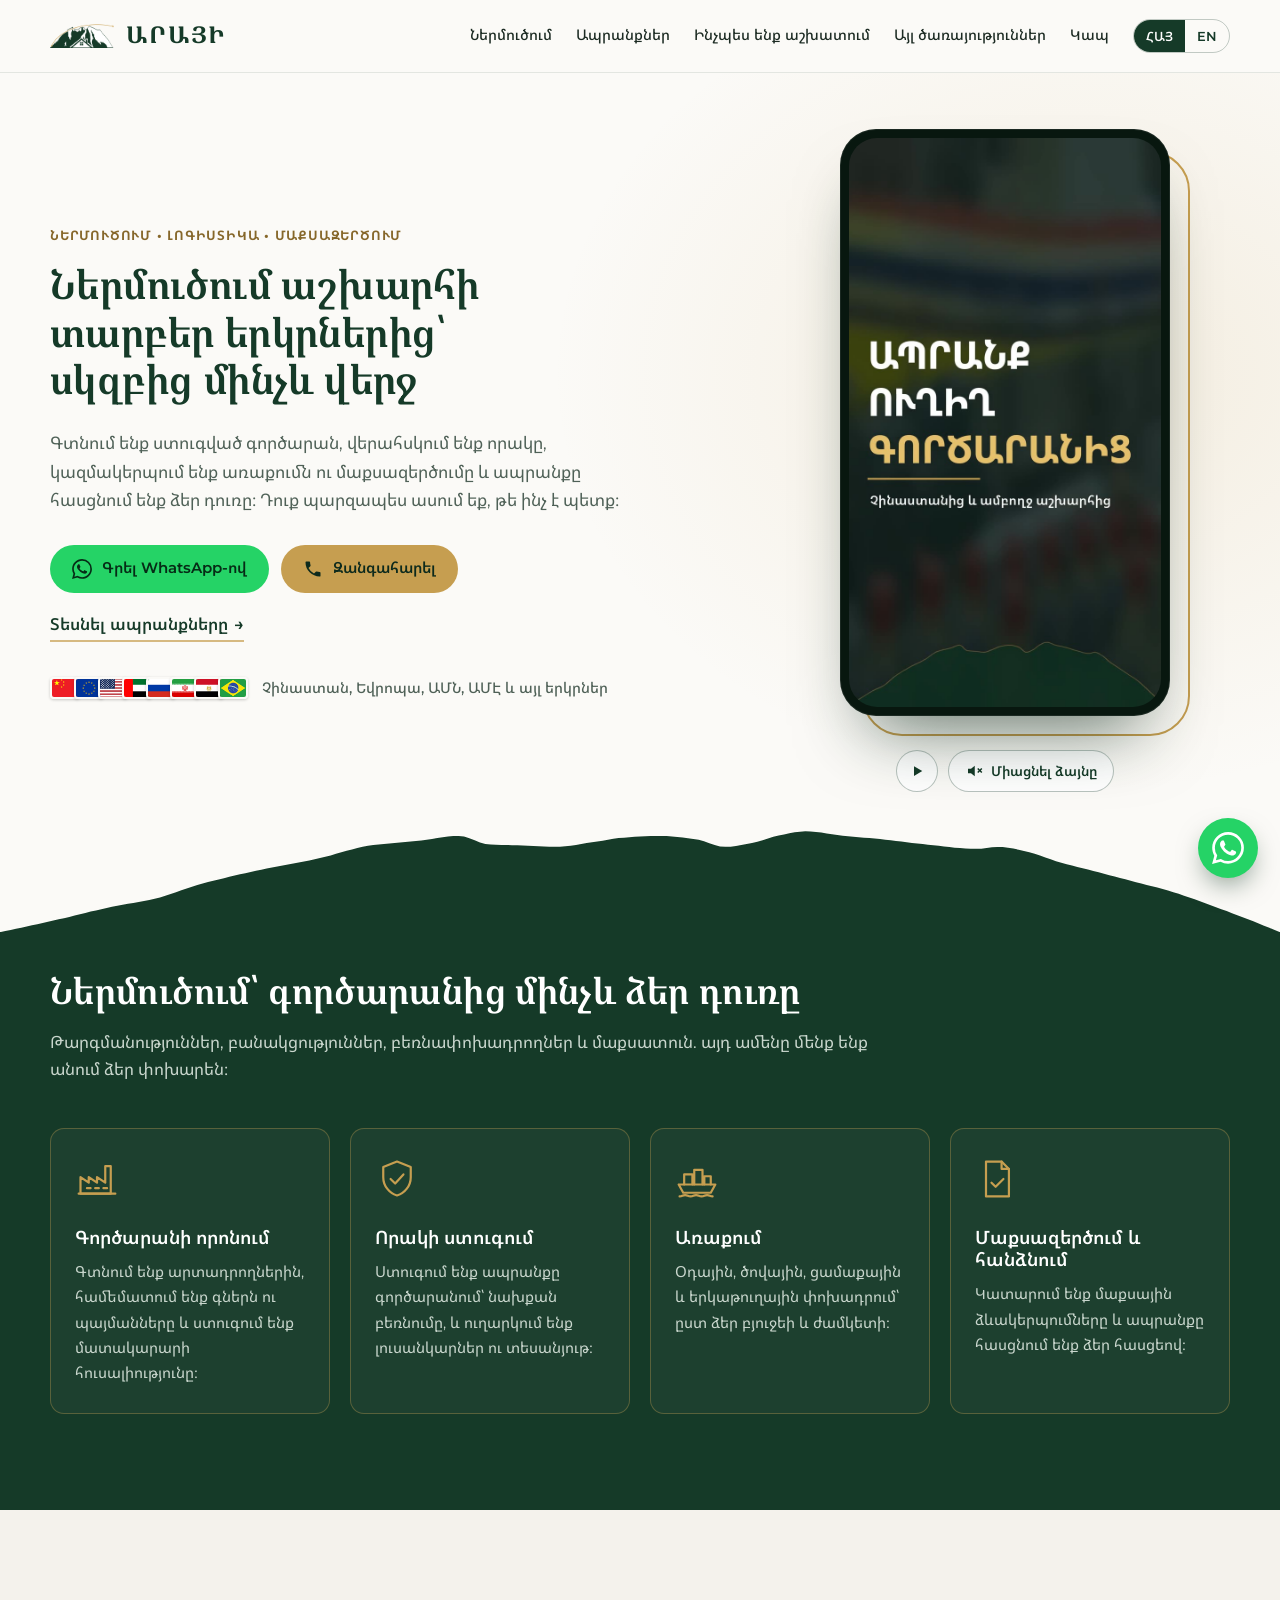
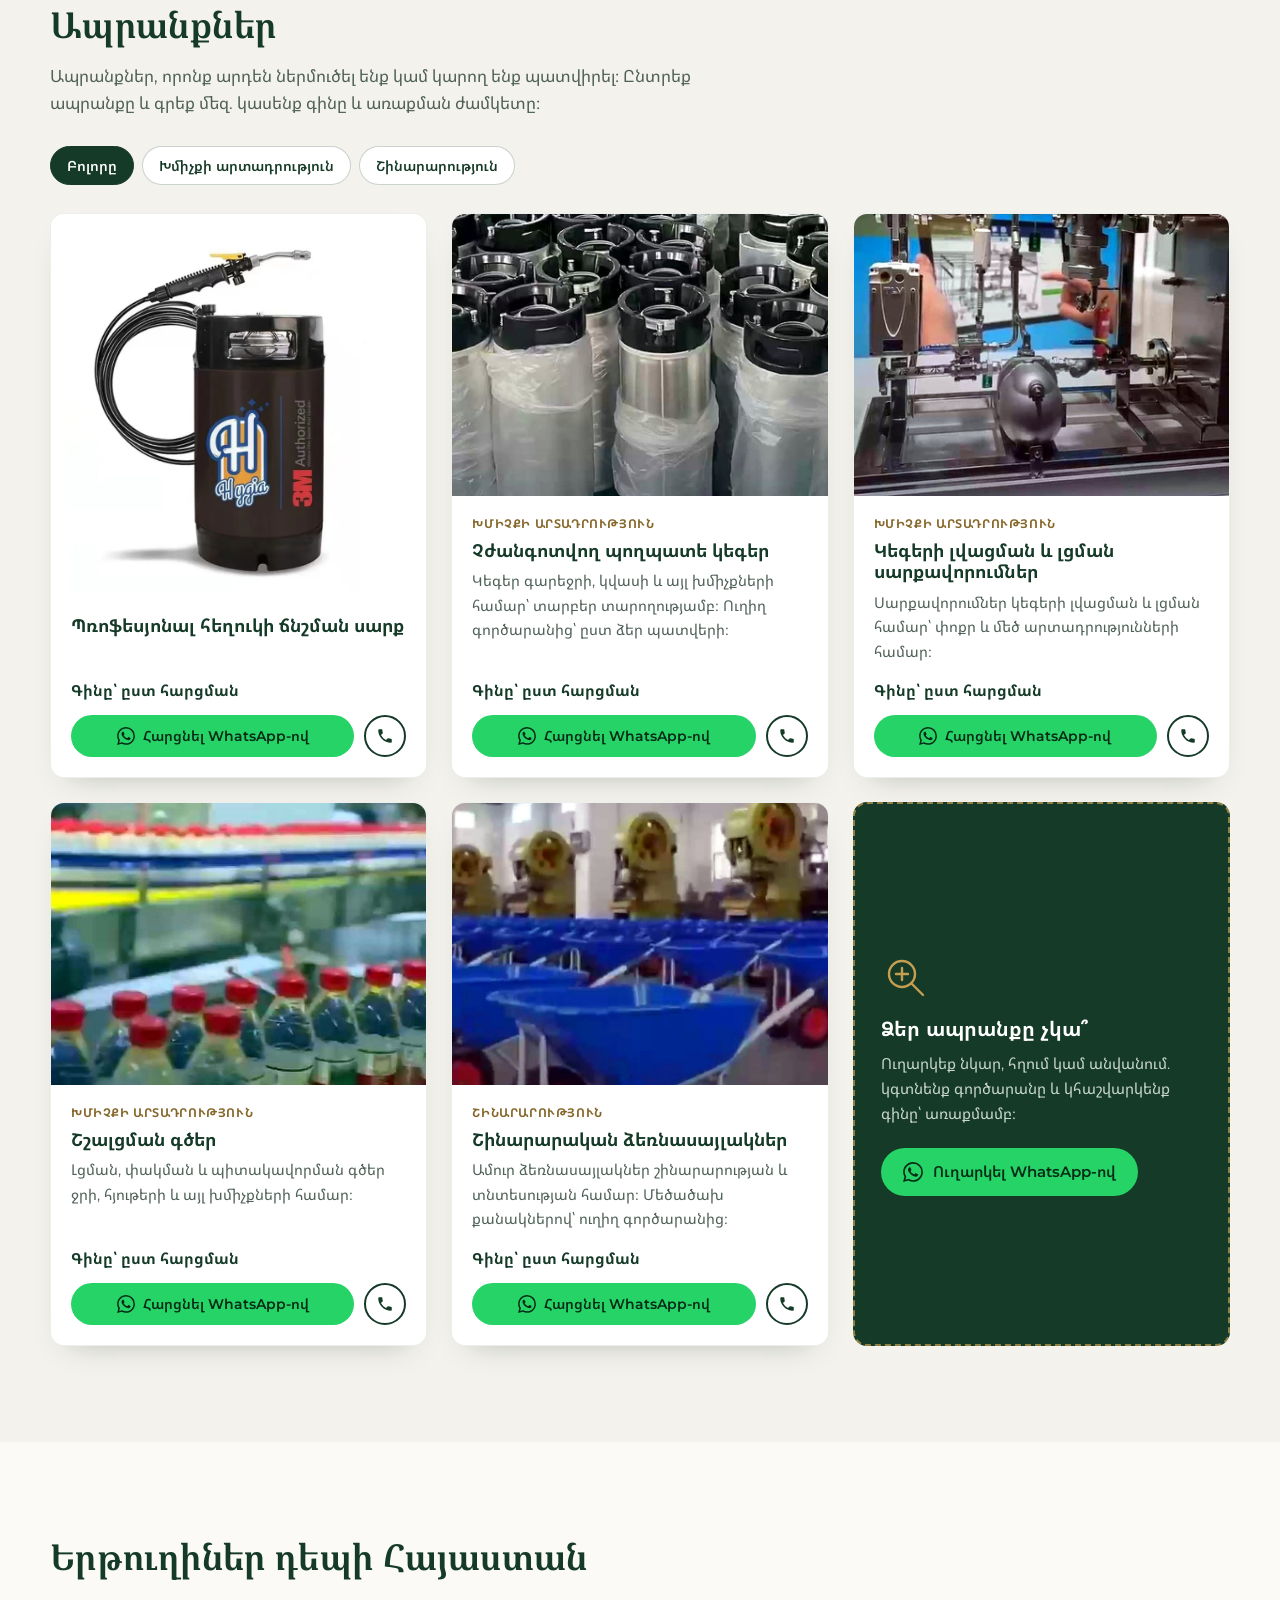
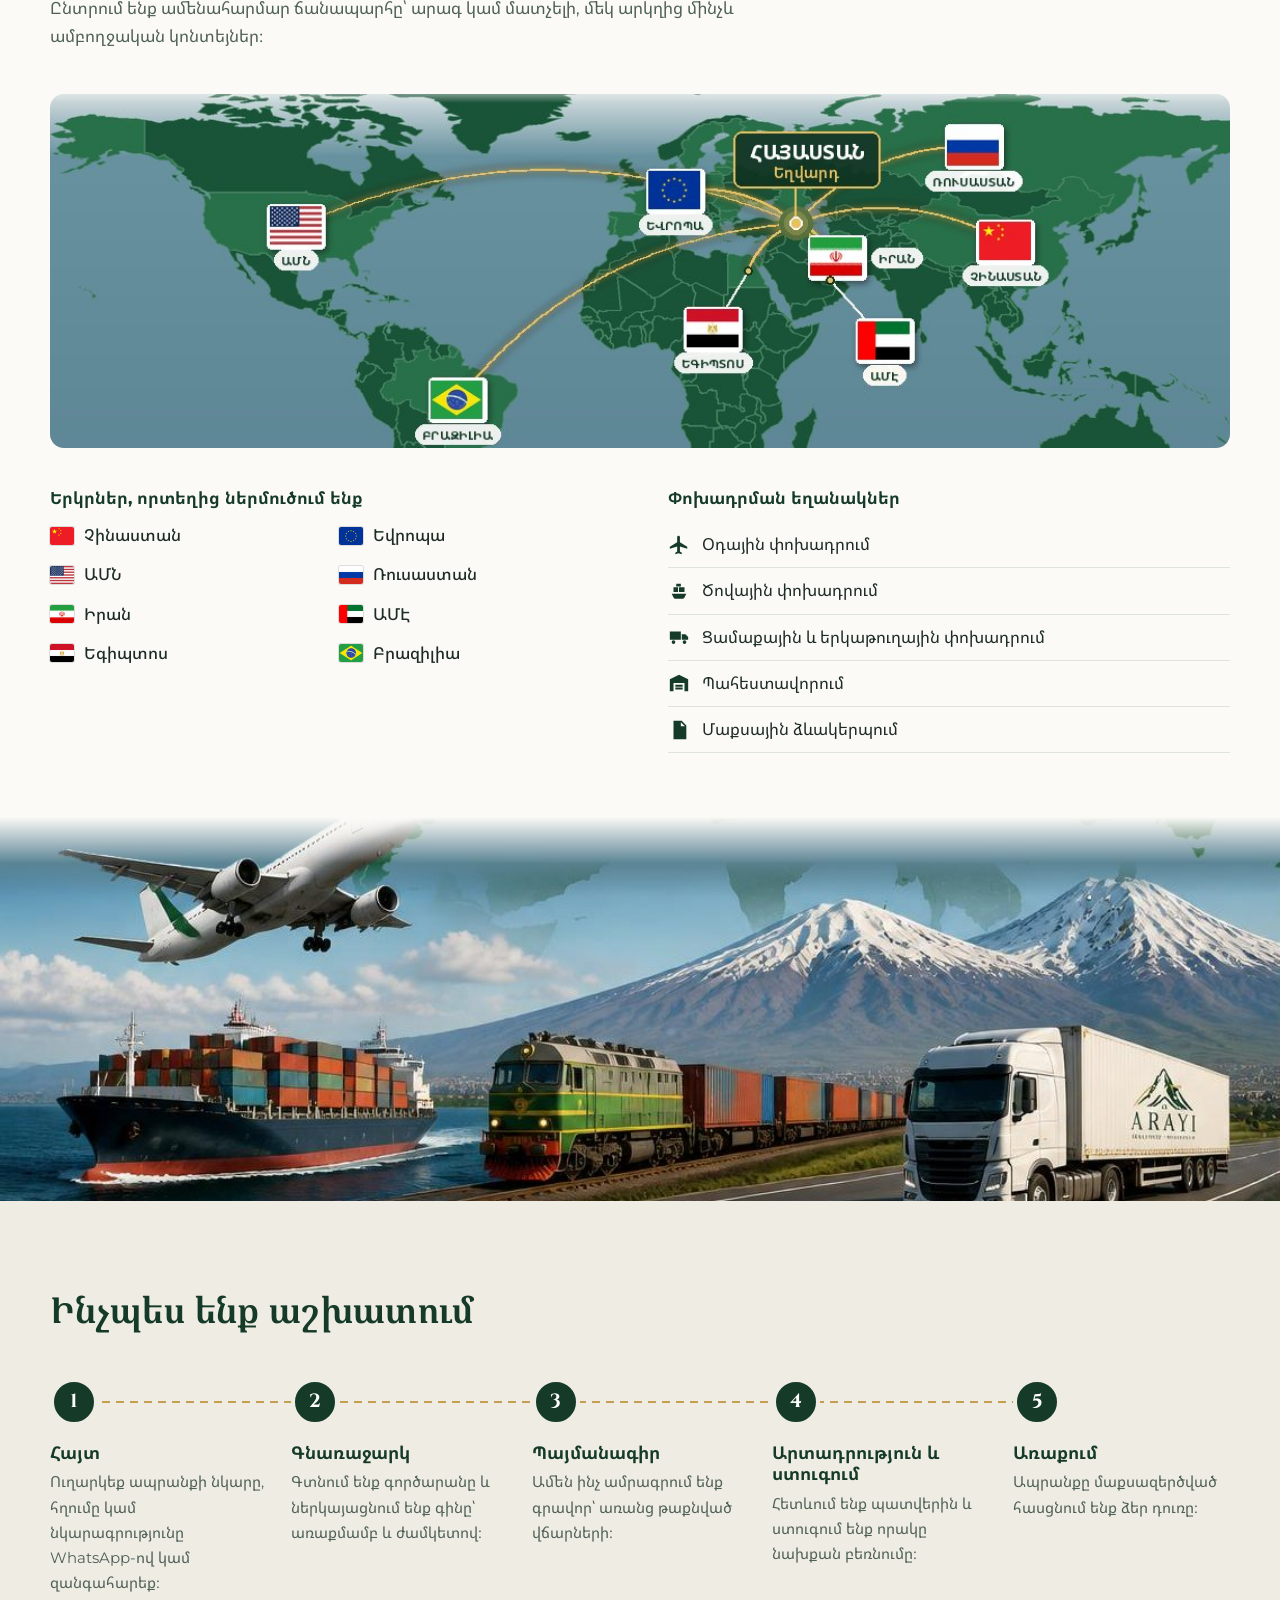
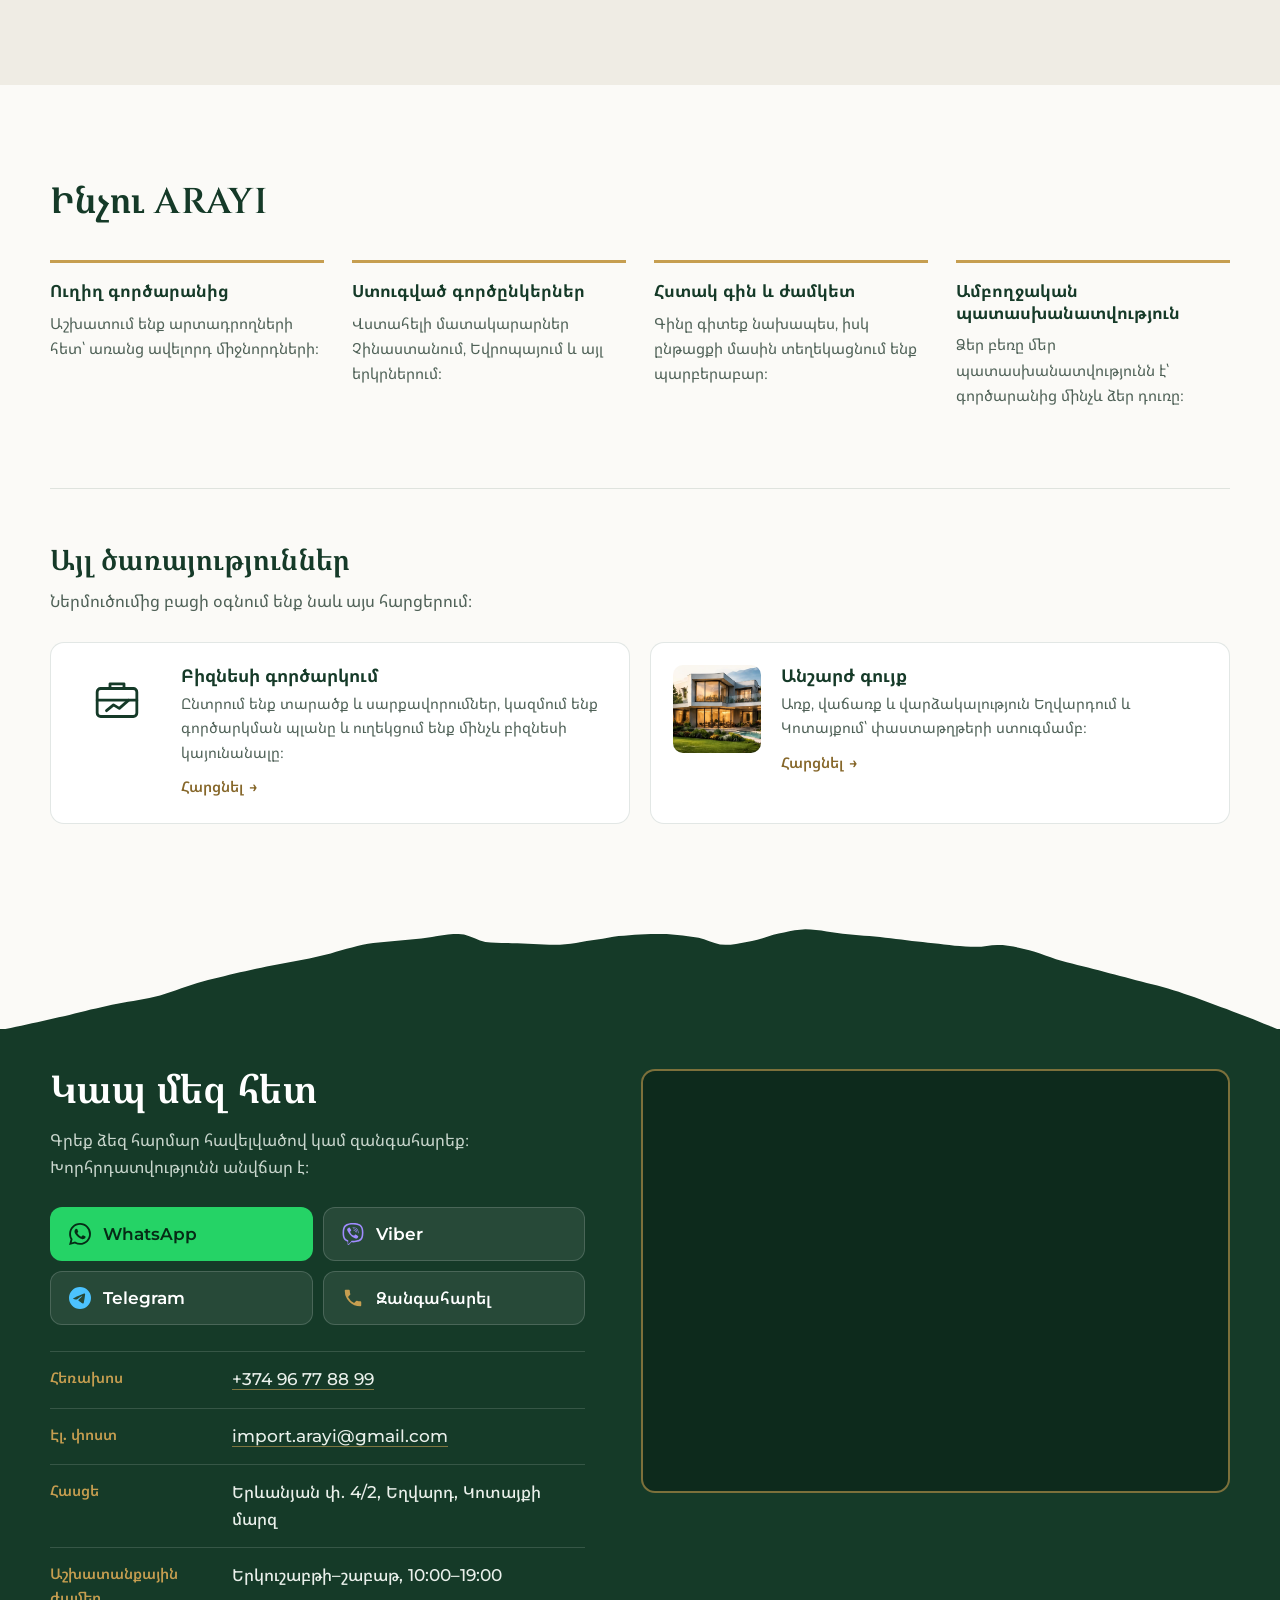
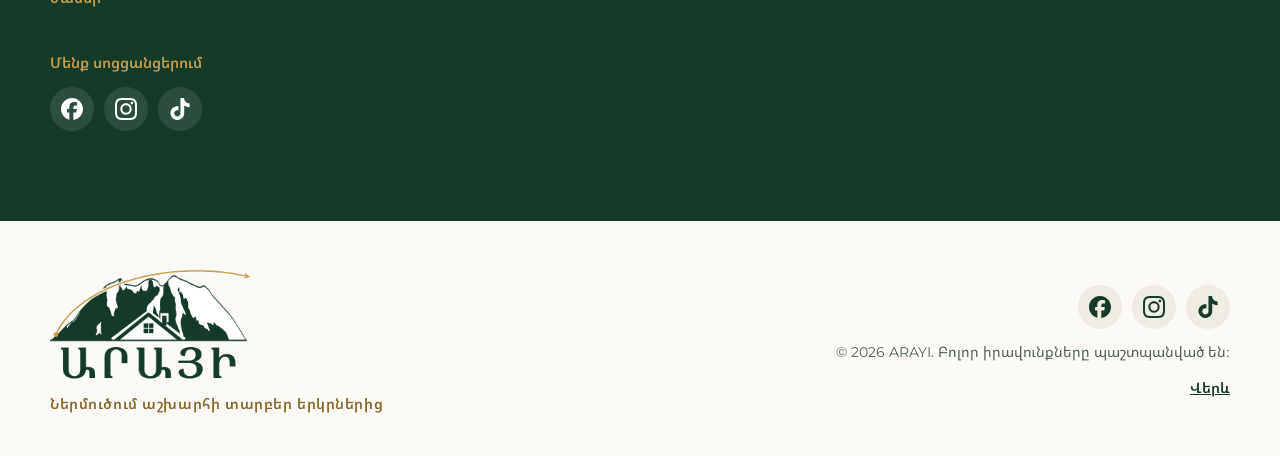
==== commit eed41dfb: "Add Facebook, Instagram and TikTok links to the site Fill the social fields in js/config.js so the c" ====
--- a/index.html
+++ b/index.html
@@ -20,7 +20,7 @@
   <link rel="preconnect" href="https://fonts.googleapis.com">
   <link rel="preconnect" href="https://fonts.gstatic.com" crossorigin>
   <link href="https://fonts.googleapis.com/css2?family=Cinzel:wght@500;600;700&family=Montserrat:wght@400;500;600;700&family=Noto+Sans+Armenian:wght@400;500;600;700&family=Noto+Serif+Armenian:wght@500;600;700&display=swap" rel="stylesheet">
-  <link rel="stylesheet" href="css/style.css">
+  <link rel="stylesheet" href="css/style.css?v=20261018">
 </head>
 <body>
   <a class="skip-link" href="#main" data-i18n="skip">Անցնել բովանդակությանը</a>
@@ -293,8 +293,8 @@
     <a class="mb-wa" data-href="whatsapp" data-requires="WHATSAPP" href="#contact" target="_blank" rel="noopener"><svg viewBox="0 0 24 24" aria-hidden="true" focusable="false"><path fill="currentColor" d="M17.472 14.382c-.297-.149-1.758-.867-2.03-.967-.273-.099-.471-.148-.67.15-.197.297-.767.966-.94 1.164-.173.199-.347.223-.644.075-.297-.15-1.255-.463-2.39-1.475-.883-.788-1.48-1.761-1.653-2.059-.173-.297-.018-.458.13-.606.134-.133.298-.347.446-.52.149-.174.198-.298.298-.497.099-.198.05-.371-.025-.52-.075-.149-.669-1.612-.916-2.207-.242-.579-.487-.5-.669-.51-.173-.008-.371-.01-.57-.01-.198 0-.52.074-.792.372-.272.297-1.04 1.016-1.04 2.479 0 1.462 1.065 2.875 1.213 3.074.149.198 2.096 3.2 5.077 4.487.709.306 1.262.489 1.694.625.712.227 1.36.195 1.871.118.571-.085 1.758-.719 2.006-1.413.248-.694.248-1.289.173-1.413-.074-.124-.272-.198-.57-.347m-5.421 7.403h-.004a9.87 9.87 0 01-5.031-1.378l-.361-.214-3.741.982.998-3.648-.235-.374a9.86 9.86 0 01-1.51-5.26c.001-5.45 4.436-9.884 9.888-9.884 2.64 0 5.122 1.03 6.988 2.898a9.825 9.825 0 012.893 6.994c-.003 5.45-4.437 9.884-9.885 9.884m8.413-18.297A11.815 11.815 0 0012.05 0C5.495 0 .16 5.335.157 11.892c0 2.096.547 4.142 1.588 5.945L.057 24l6.305-1.654a11.882 11.882 0 005.683 1.448h.005c6.554 0 11.89-5.335 11.893-11.893a11.821 11.821 0 00-3.48-8.413Z"/></svg><span>WhatsApp</span></a>
   </div>
 
-  <script src="js/config.js"></script>
-  <script src="js/content.js"></script>
-  <script src="js/app.js"></script>
+  <script src="js/config.js?v=20261031"></script>
+  <script src="js/content.js?v=20261018"></script>
+  <script src="js/app.js?v=20261018"></script>
 </body>
 </html>
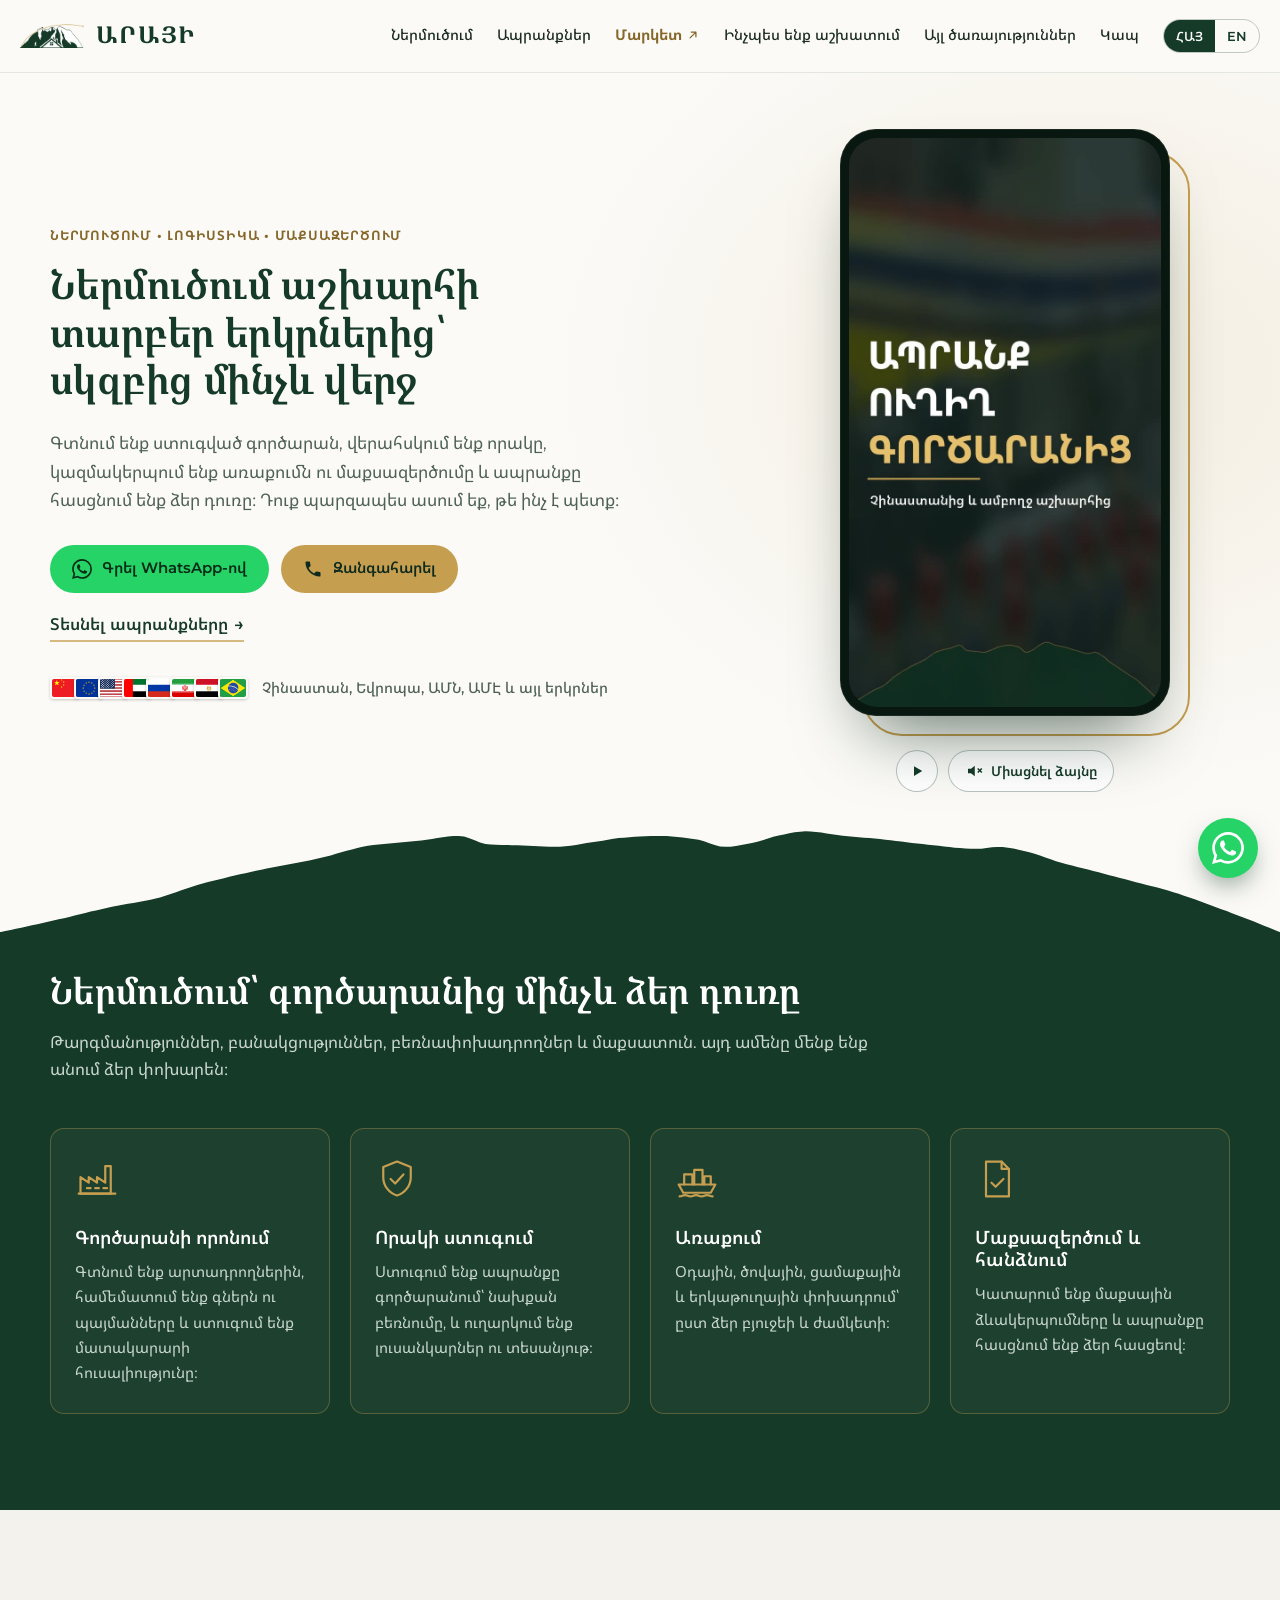
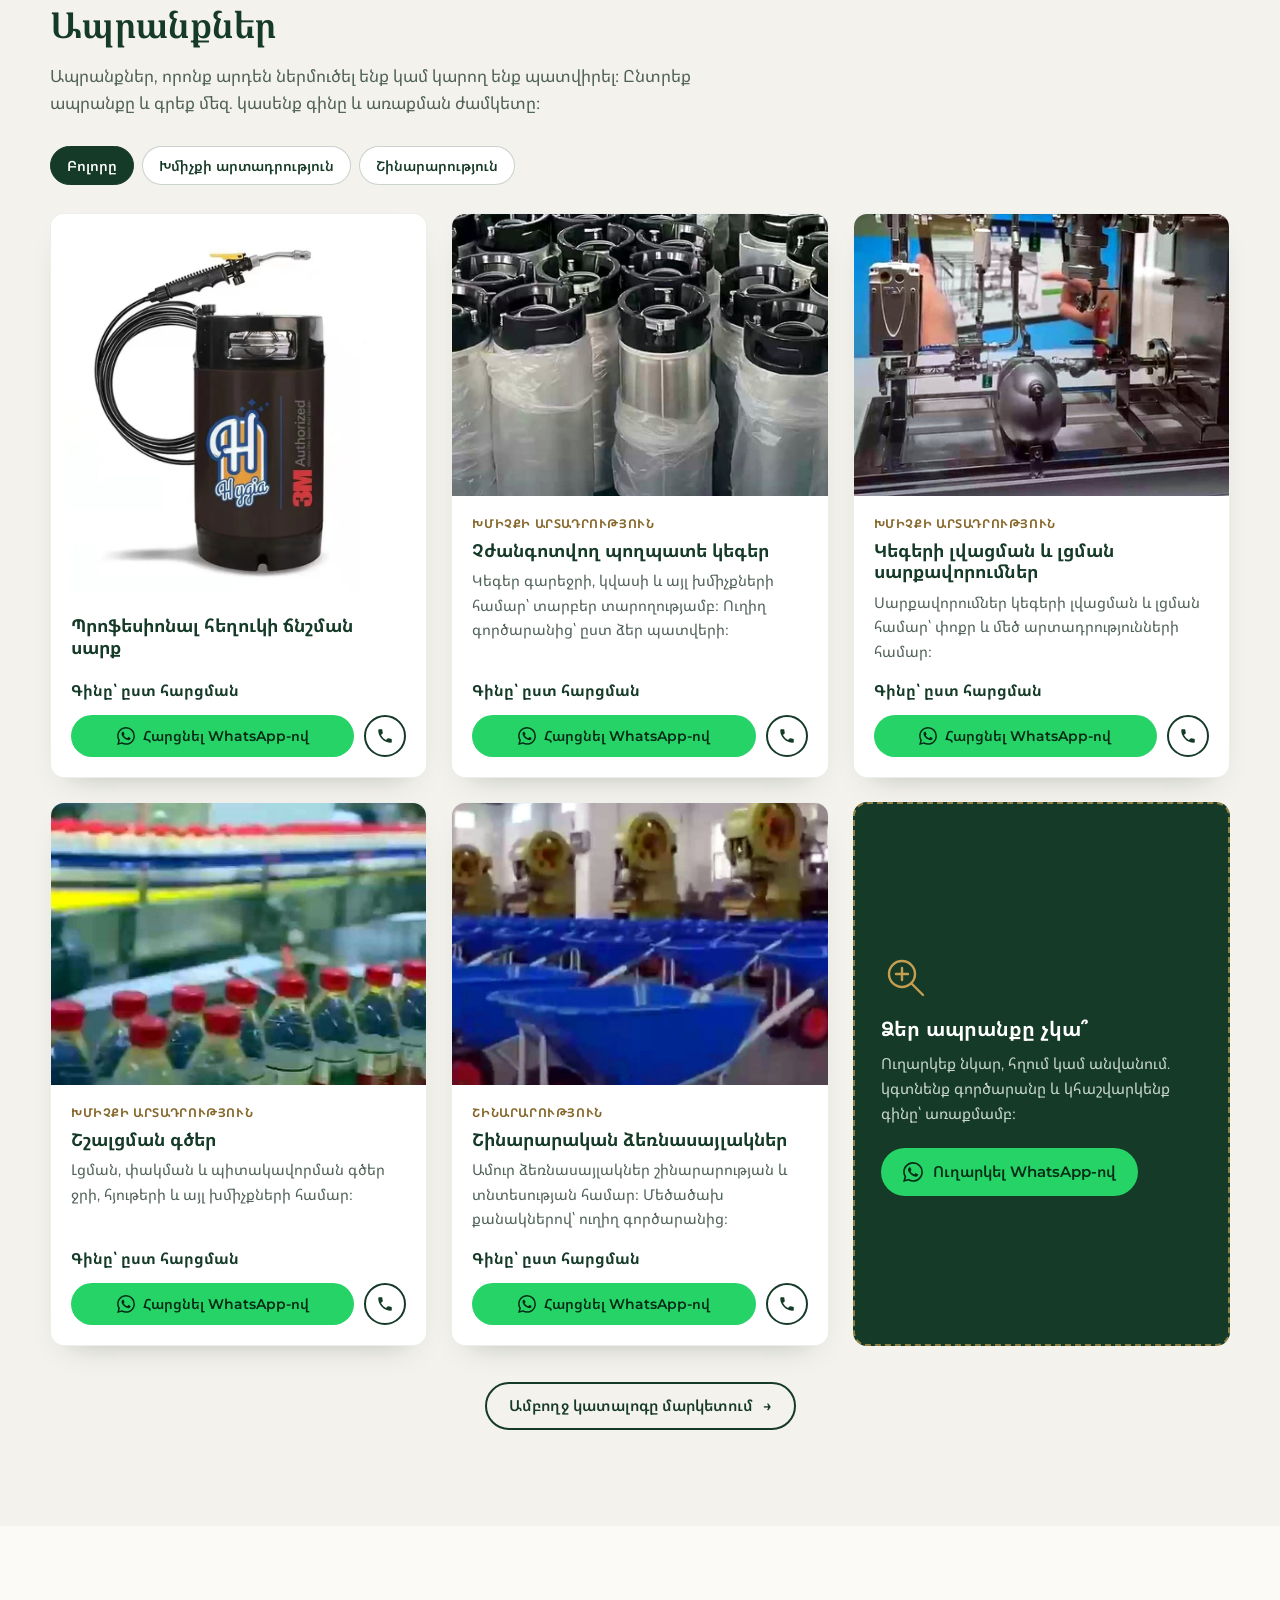
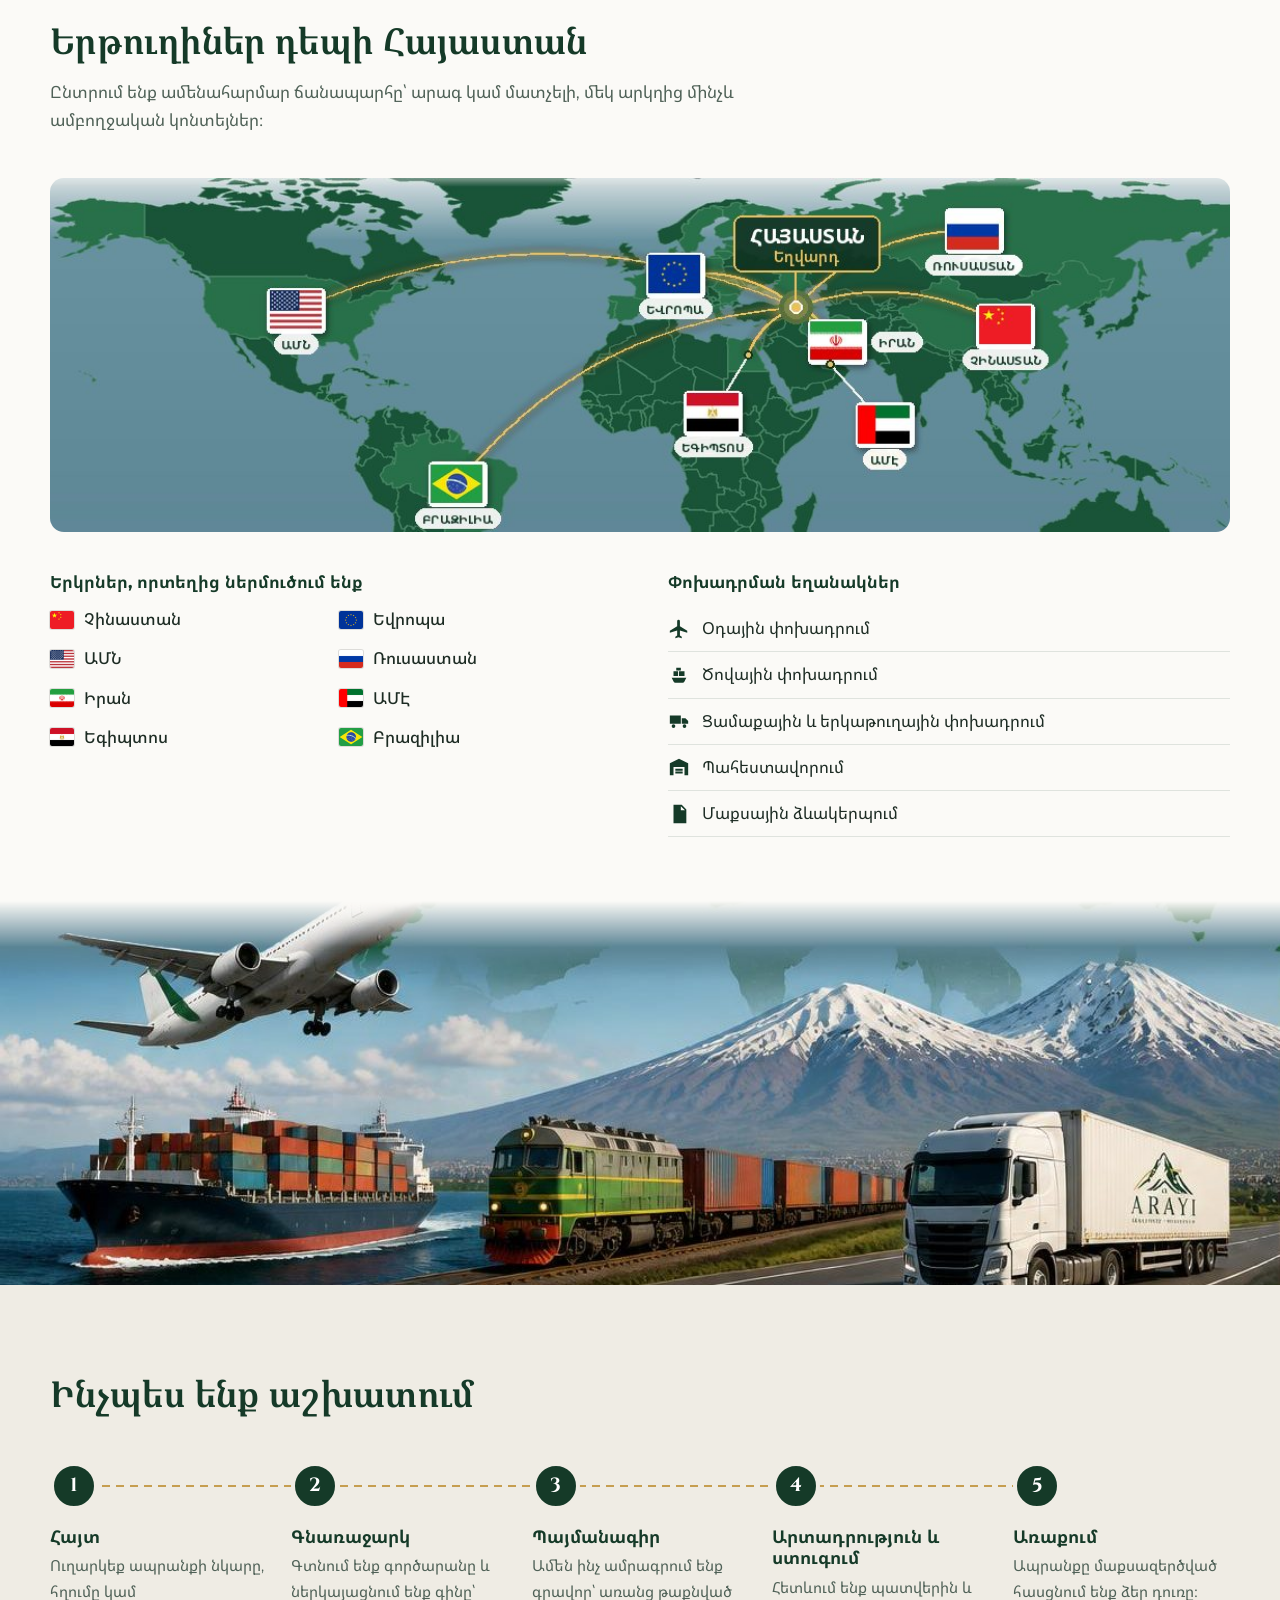
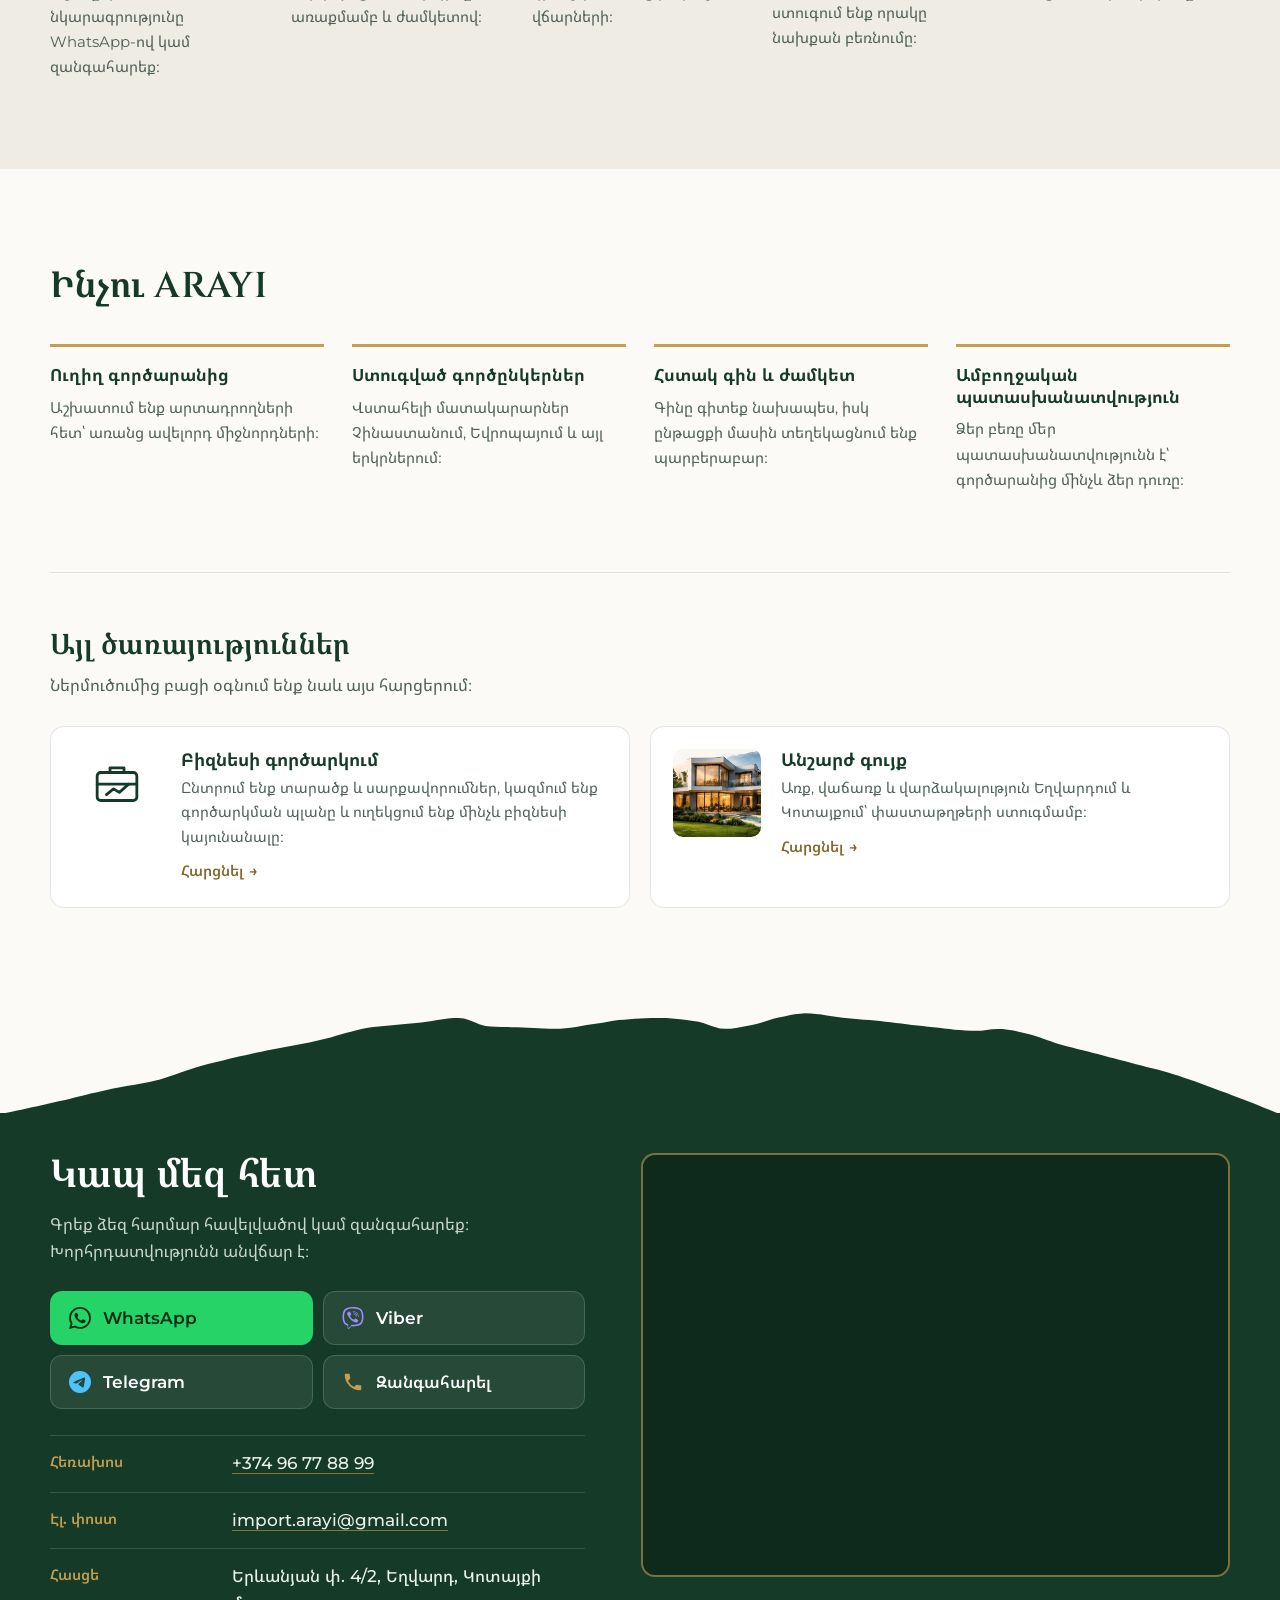
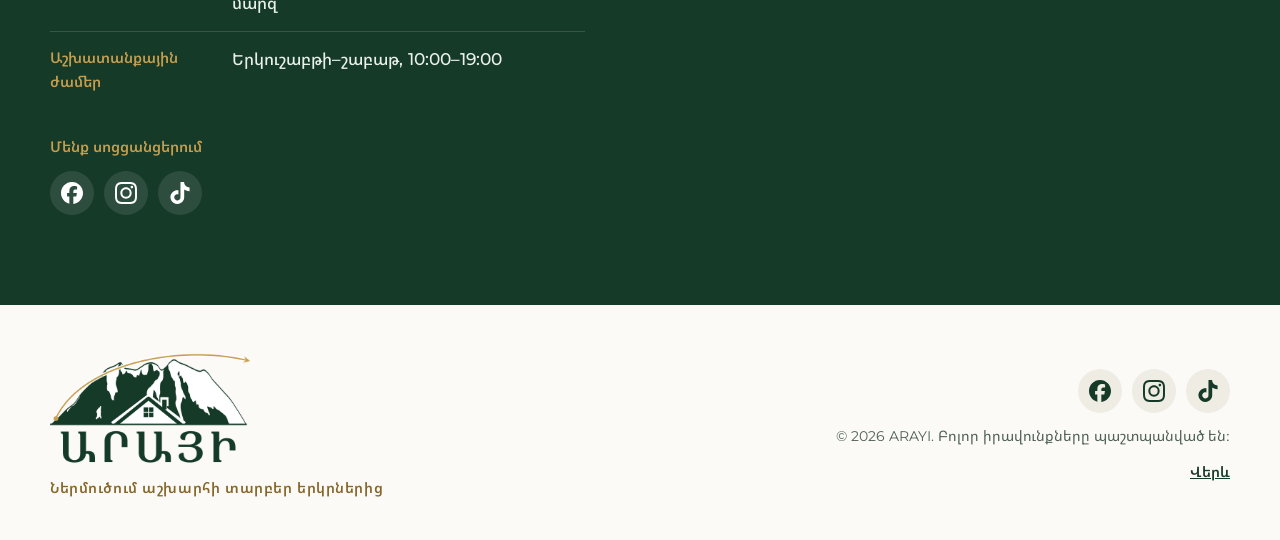
==== commit 7e61693b: "Link the site to ARAYI Market and show its products - "Market" link in the header (language-aware) a" ====
--- a/index.html
+++ b/index.html
@@ -20,7 +20,7 @@
   <link rel="preconnect" href="https://fonts.googleapis.com">
   <link rel="preconnect" href="https://fonts.gstatic.com" crossorigin>
   <link href="https://fonts.googleapis.com/css2?family=Cinzel:wght@500;600;700&family=Montserrat:wght@400;500;600;700&family=Noto+Sans+Armenian:wght@400;500;600;700&family=Noto+Serif+Armenian:wght@500;600;700&display=swap" rel="stylesheet">
-  <link rel="stylesheet" href="css/style.css?v=20261018">
+  <link rel="stylesheet" href="css/style.css?v=20261031b">
 </head>
 <body>
   <a class="skip-link" href="#main" data-i18n="skip">Անցնել բովանդակությանը</a>
@@ -37,6 +37,7 @@
       <nav id="site-nav" class="site-nav" aria-label="Main">
         <a href="#import" data-i18n="nav.import">Ներմուծում</a>
         <a href="#products" data-i18n="nav.products">Ապրանքներ</a>
+        <a class="nav-market" data-market="" href="https://market.arayimport.am/hy/" hidden><span data-i18n="nav.market">Մարկետ</span><svg viewBox="0 0 24 24" aria-hidden="true" focusable="false"><path fill="none" stroke="currentColor" stroke-width="2.2" stroke-linecap="round" stroke-linejoin="round" d="M7 17 17 7M9 7h8v8"/></svg></a>
         <a href="#process" data-i18n="nav.process">Ինչպես ենք աշխատում</a>
         <a href="#more" data-i18n="nav.more">Այլ ծառայություններ</a>
         <a href="#contact" data-i18n="nav.contact">Կապ</a>
@@ -126,7 +127,7 @@
       </div>
     </section>
 
-    <!-- ========== PRODUCTS (from data/products.json, edited at /admin) ========== -->
+    <!-- ========== PRODUCTS (from market.arayimport.am/api/products.json; fallback data/products.json) ========== -->
     <section class="products" id="products" aria-labelledby="products-title">
       <div class="wrap">
         <div class="section-head">
@@ -142,6 +143,7 @@
             <a class="btn btn-wa" data-href="whatsapp" data-wa-text="products.custom.msg" data-requires="WHATSAPP" href="#contact" target="_blank" rel="noopener"><svg viewBox="0 0 24 24" aria-hidden="true" focusable="false"><path fill="currentColor" d="M17.472 14.382c-.297-.149-1.758-.867-2.03-.967-.273-.099-.471-.148-.67.15-.197.297-.767.966-.94 1.164-.173.199-.347.223-.644.075-.297-.15-1.255-.463-2.39-1.475-.883-.788-1.48-1.761-1.653-2.059-.173-.297-.018-.458.13-.606.134-.133.298-.347.446-.52.149-.174.198-.298.298-.497.099-.198.05-.371-.025-.52-.075-.149-.669-1.612-.916-2.207-.242-.579-.487-.5-.669-.51-.173-.008-.371-.01-.57-.01-.198 0-.52.074-.792.372-.272.297-1.04 1.016-1.04 2.479 0 1.462 1.065 2.875 1.213 3.074.149.198 2.096 3.2 5.077 4.487.709.306 1.262.489 1.694.625.712.227 1.36.195 1.871.118.571-.085 1.758-.719 2.006-1.413.248-.694.248-1.289.173-1.413-.074-.124-.272-.198-.57-.347m-5.421 7.403h-.004a9.87 9.87 0 01-5.031-1.378l-.361-.214-3.741.982.998-3.648-.235-.374a9.86 9.86 0 01-1.51-5.26c.001-5.45 4.436-9.884 9.888-9.884 2.64 0 5.122 1.03 6.988 2.898a9.825 9.825 0 012.893 6.994c-.003 5.45-4.437 9.884-9.885 9.884m8.413-18.297A11.815 11.815 0 0012.05 0C5.495 0 .16 5.335.157 11.892c0 2.096.547 4.142 1.588 5.945L.057 24l6.305-1.654a11.882 11.882 0 005.683 1.448h.005c6.554 0 11.89-5.335 11.893-11.893a11.821 11.821 0 00-3.48-8.413Z"/></svg><span data-i18n="products.custom.btn">Ուղարկել WhatsApp-ով</span></a>
           </article>
         </div>
+        <p class="products-more" data-market="catalog/" hidden><a class="btn btn-line" data-market="catalog/" href="https://market.arayimport.am/hy/catalog/"><span data-i18n="products.market_cta">Ամբողջ կատալոգը մարկետում</span> <span aria-hidden="true">→</span></a></p>
       </div>
     </section>
 
@@ -293,8 +295,8 @@
     <a class="mb-wa" data-href="whatsapp" data-requires="WHATSAPP" href="#contact" target="_blank" rel="noopener"><svg viewBox="0 0 24 24" aria-hidden="true" focusable="false"><path fill="currentColor" d="M17.472 14.382c-.297-.149-1.758-.867-2.03-.967-.273-.099-.471-.148-.67.15-.197.297-.767.966-.94 1.164-.173.199-.347.223-.644.075-.297-.15-1.255-.463-2.39-1.475-.883-.788-1.48-1.761-1.653-2.059-.173-.297-.018-.458.13-.606.134-.133.298-.347.446-.52.149-.174.198-.298.298-.497.099-.198.05-.371-.025-.52-.075-.149-.669-1.612-.916-2.207-.242-.579-.487-.5-.669-.51-.173-.008-.371-.01-.57-.01-.198 0-.52.074-.792.372-.272.297-1.04 1.016-1.04 2.479 0 1.462 1.065 2.875 1.213 3.074.149.198 2.096 3.2 5.077 4.487.709.306 1.262.489 1.694.625.712.227 1.36.195 1.871.118.571-.085 1.758-.719 2.006-1.413.248-.694.248-1.289.173-1.413-.074-.124-.272-.198-.57-.347m-5.421 7.403h-.004a9.87 9.87 0 01-5.031-1.378l-.361-.214-3.741.982.998-3.648-.235-.374a9.86 9.86 0 01-1.51-5.26c.001-5.45 4.436-9.884 9.888-9.884 2.64 0 5.122 1.03 6.988 2.898a9.825 9.825 0 012.893 6.994c-.003 5.45-4.437 9.884-9.885 9.884m8.413-18.297A11.815 11.815 0 0012.05 0C5.495 0 .16 5.335.157 11.892c0 2.096.547 4.142 1.588 5.945L.057 24l6.305-1.654a11.882 11.882 0 005.683 1.448h.005c6.554 0 11.89-5.335 11.893-11.893a11.821 11.821 0 00-3.48-8.413Z"/></svg><span>WhatsApp</span></a>
   </div>
 
-  <script src="js/config.js?v=20261031"></script>
-  <script src="js/content.js?v=20261018"></script>
-  <script src="js/app.js?v=20261018"></script>
+  <script src="js/config.js?v=20261031b"></script>
+  <script src="js/content.js?v=20261031b"></script>
+  <script src="js/app.js?v=20261031b"></script>
 </body>
 </html>
--- a/css/style.css
+++ b/css/style.css
@@ -74,12 +74,15 @@
   padding-top: env(safe-area-inset-top, 0px);
 }
 .header-row { display: flex; align-items: center; justify-content: space-between; gap: 16px; min-height: 72px; }
+.site-header .wrap { --wrap: 1320px; }   /* the header gets more room than the content, so the nav fits in one row */
 .brand { display: flex; align-items: center; gap: 12px; text-decoration: none; flex: none; }
 .brand img { width: 64px; height: auto; }
 .brand-name { font-family: var(--serif); font-weight: 700; font-size: 1.45rem; color: var(--forest); letter-spacing: .08em; }
 .site-nav { display: flex; align-items: center; gap: 24px; }
 .site-nav > a:not(.btn) { text-decoration: none; font-weight: 500; font-size: .92rem; color: var(--ink); padding: 6px 0; border-bottom: 2px solid transparent; white-space: nowrap; }
 .site-nav > a:not(.btn):hover { border-color: var(--gold); }
+.site-nav > a.nav-market { display: inline-flex; align-items: center; gap: 4px; color: var(--gold-ink); font-weight: 700; }
+.nav-market svg { width: 14px; height: 14px; flex: none; }
 .header-call { min-height: 42px; padding: 8px 18px; }
 .header-call svg { width: 16px; height: 16px; }
 .lang { display: flex; border: 1px solid rgba(21,58,40,.25); border-radius: 999px; overflow: hidden; flex: none; }
@@ -155,6 +158,12 @@
 .product-body p { margin-top: 8px; color: var(--muted); font-size: .93rem; }
 .product-body .product-price { margin-top: auto; padding-top: 14px; color: var(--forest); font-weight: 700; font-size: .95rem; }
 .product-actions { display: flex; gap: 10px; margin-top: 12px; }
+.product-img a { display: block; height: 100%; }
+.product h3 a { color: inherit; text-decoration: none; }
+.product h3 a:hover { text-decoration: underline; text-decoration-color: var(--gold); text-underline-offset: 3px; }
+.product-more { align-self: flex-start; margin-top: 10px; font-weight: 600; font-size: .9rem; color: var(--forest); text-decoration: none; border-bottom: 2px solid rgba(198,158,80,.7); }
+.product-more:hover { border-color: var(--forest); }
+.products-more { margin-top: 36px; text-align: center; }
 .product-actions .btn-wa { flex: 1; min-width: 0; white-space: normal; text-align: center; }
 .product-custom { justify-content: center; padding: 30px 26px; background: var(--forest); color: #EAF0EB; border: 2px dashed rgba(198,158,80,.7); box-shadow: none; }
 .custom-icon { width: 48px; height: 48px; color: var(--gold); margin-bottom: 16px; }
@@ -254,7 +263,7 @@
 .mobile-bar { display: none; }
 
 /* ---------- responsive ---------- */
-@media (max-width: 1280px) {
+@media (max-width: 1360px) {
   .header-call { display: none; }
 }
 @media (max-width: 1100px) {
@@ -262,7 +271,7 @@
   .pillars { grid-template-columns: 1fr 1fr; }
   .why { grid-template-columns: 1fr 1fr; }
 }
-@media (max-width: 980px) {
+@media (max-width: 1100px) {
   .menu-toggle {
     display: inline-flex; align-items: center; gap: 10px; min-height: 44px; padding: 8px 14px;
     border: 1px solid rgba(21,58,40,.3); border-radius: 999px; background: transparent;
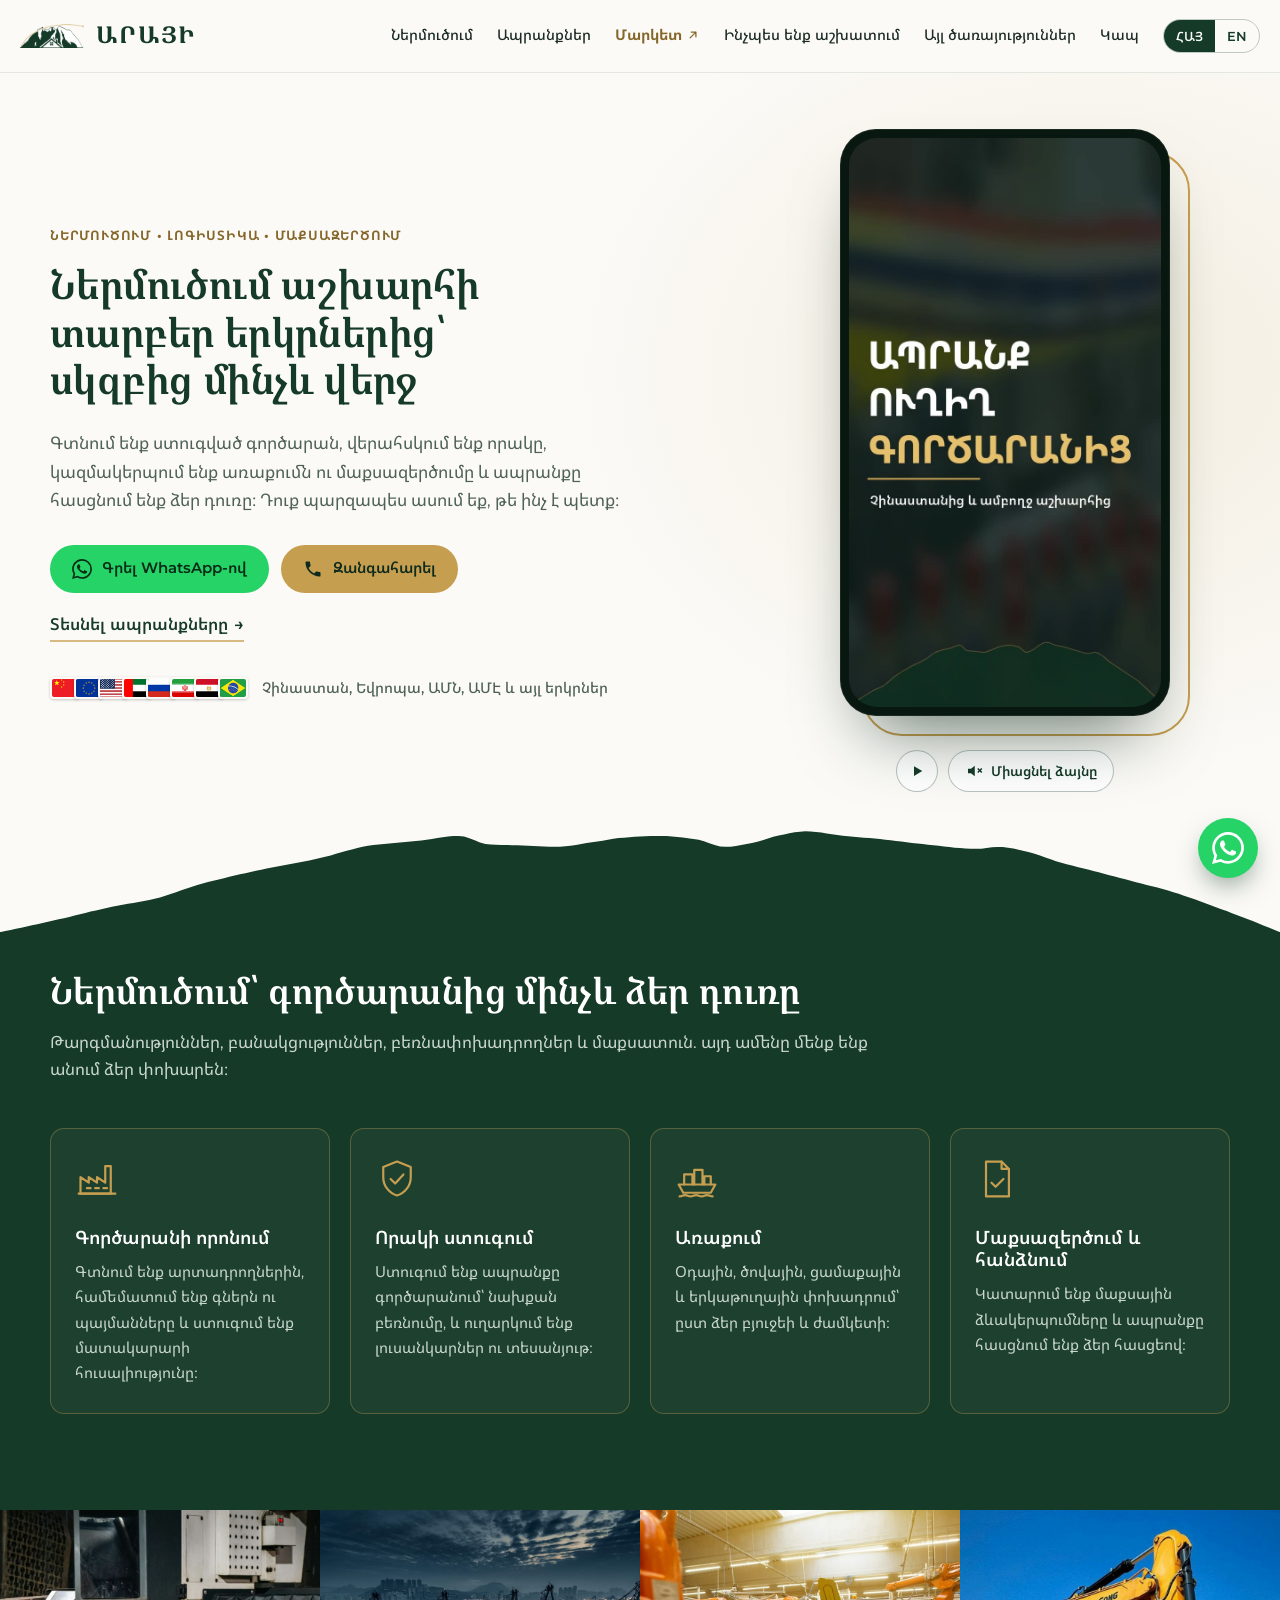
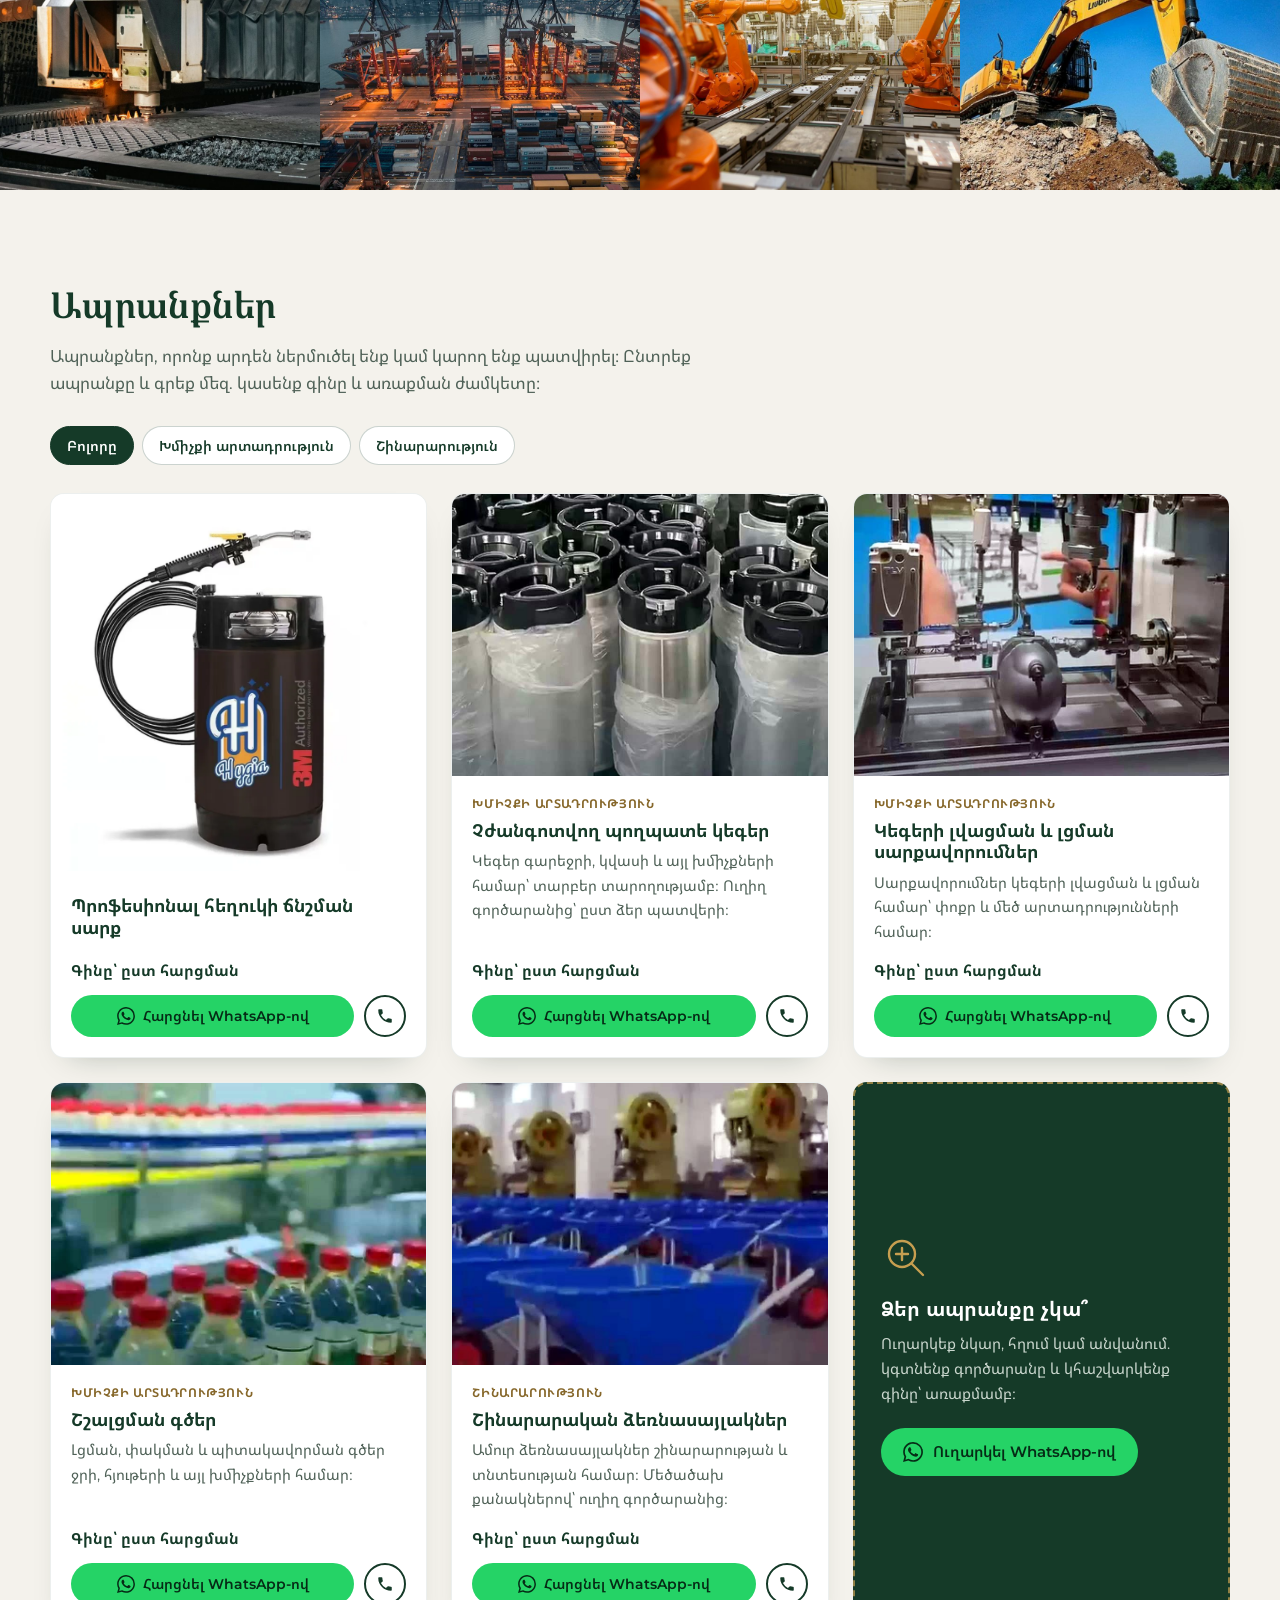
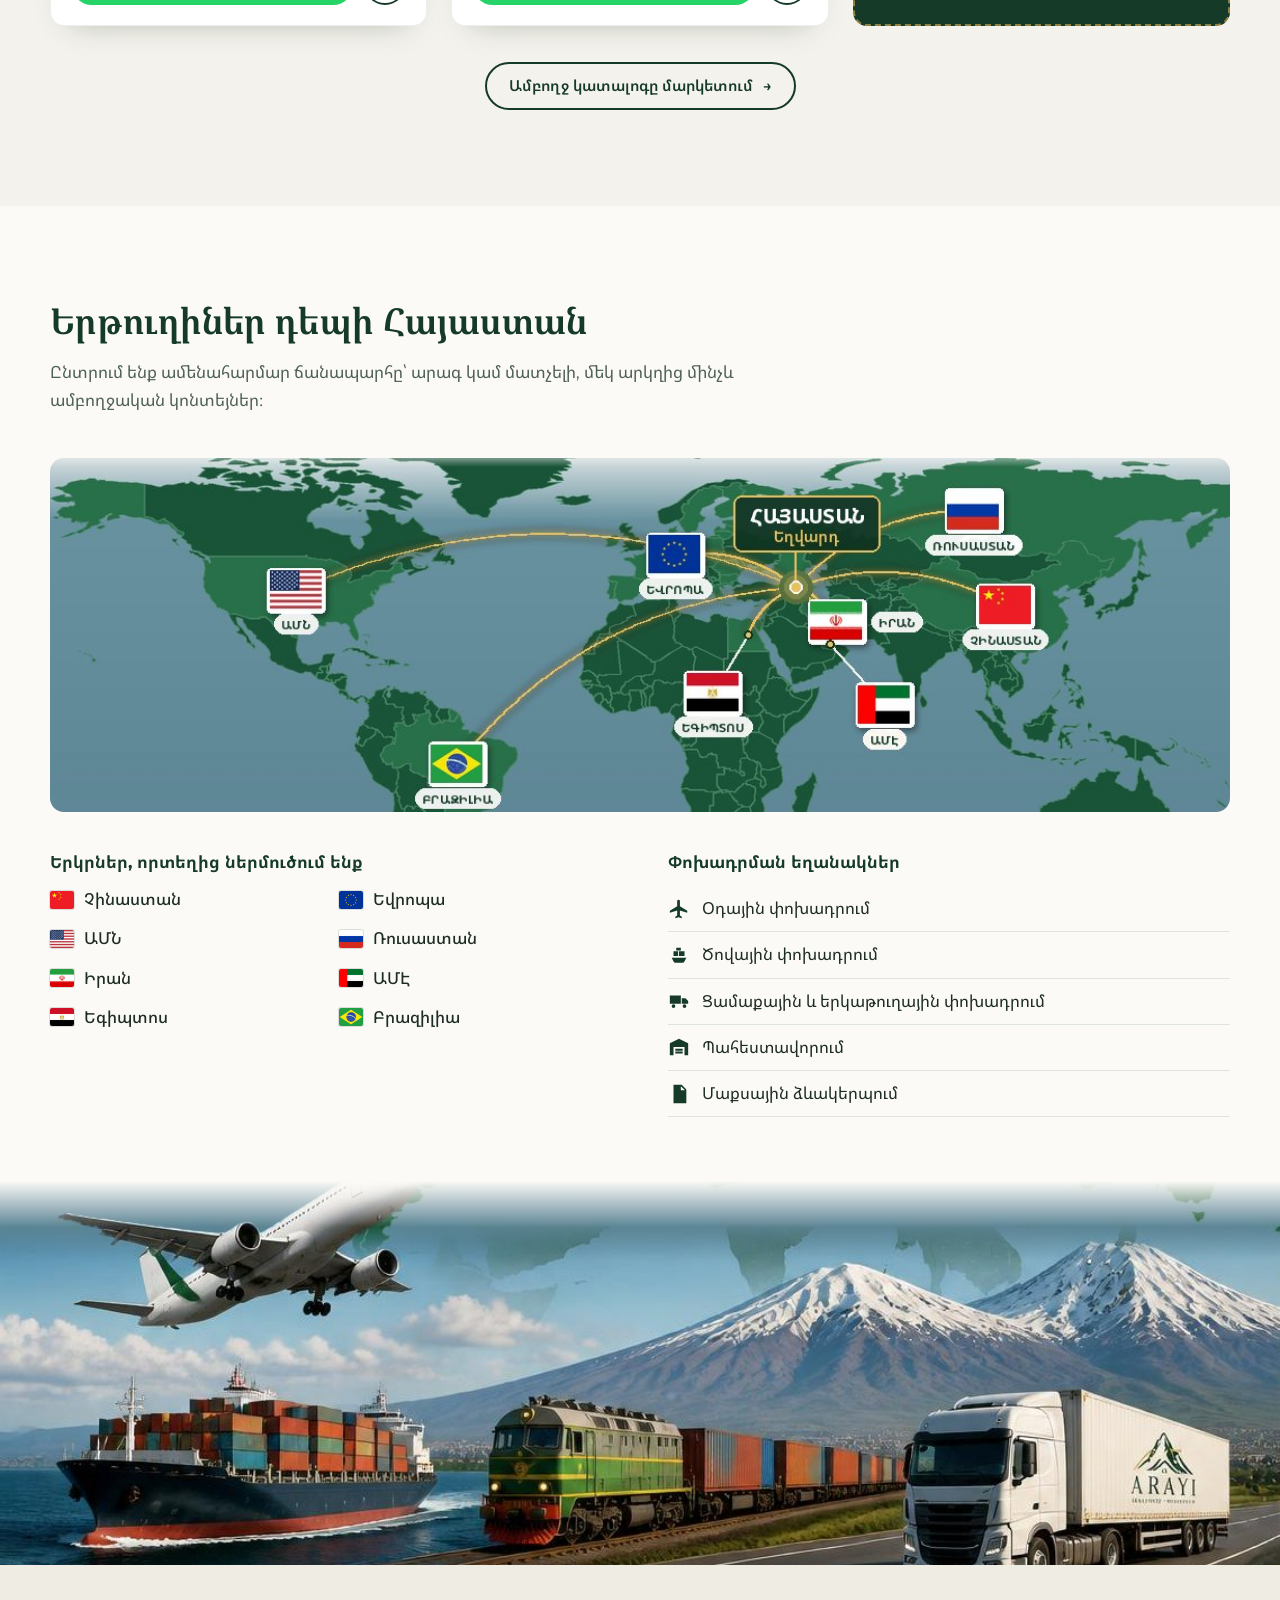
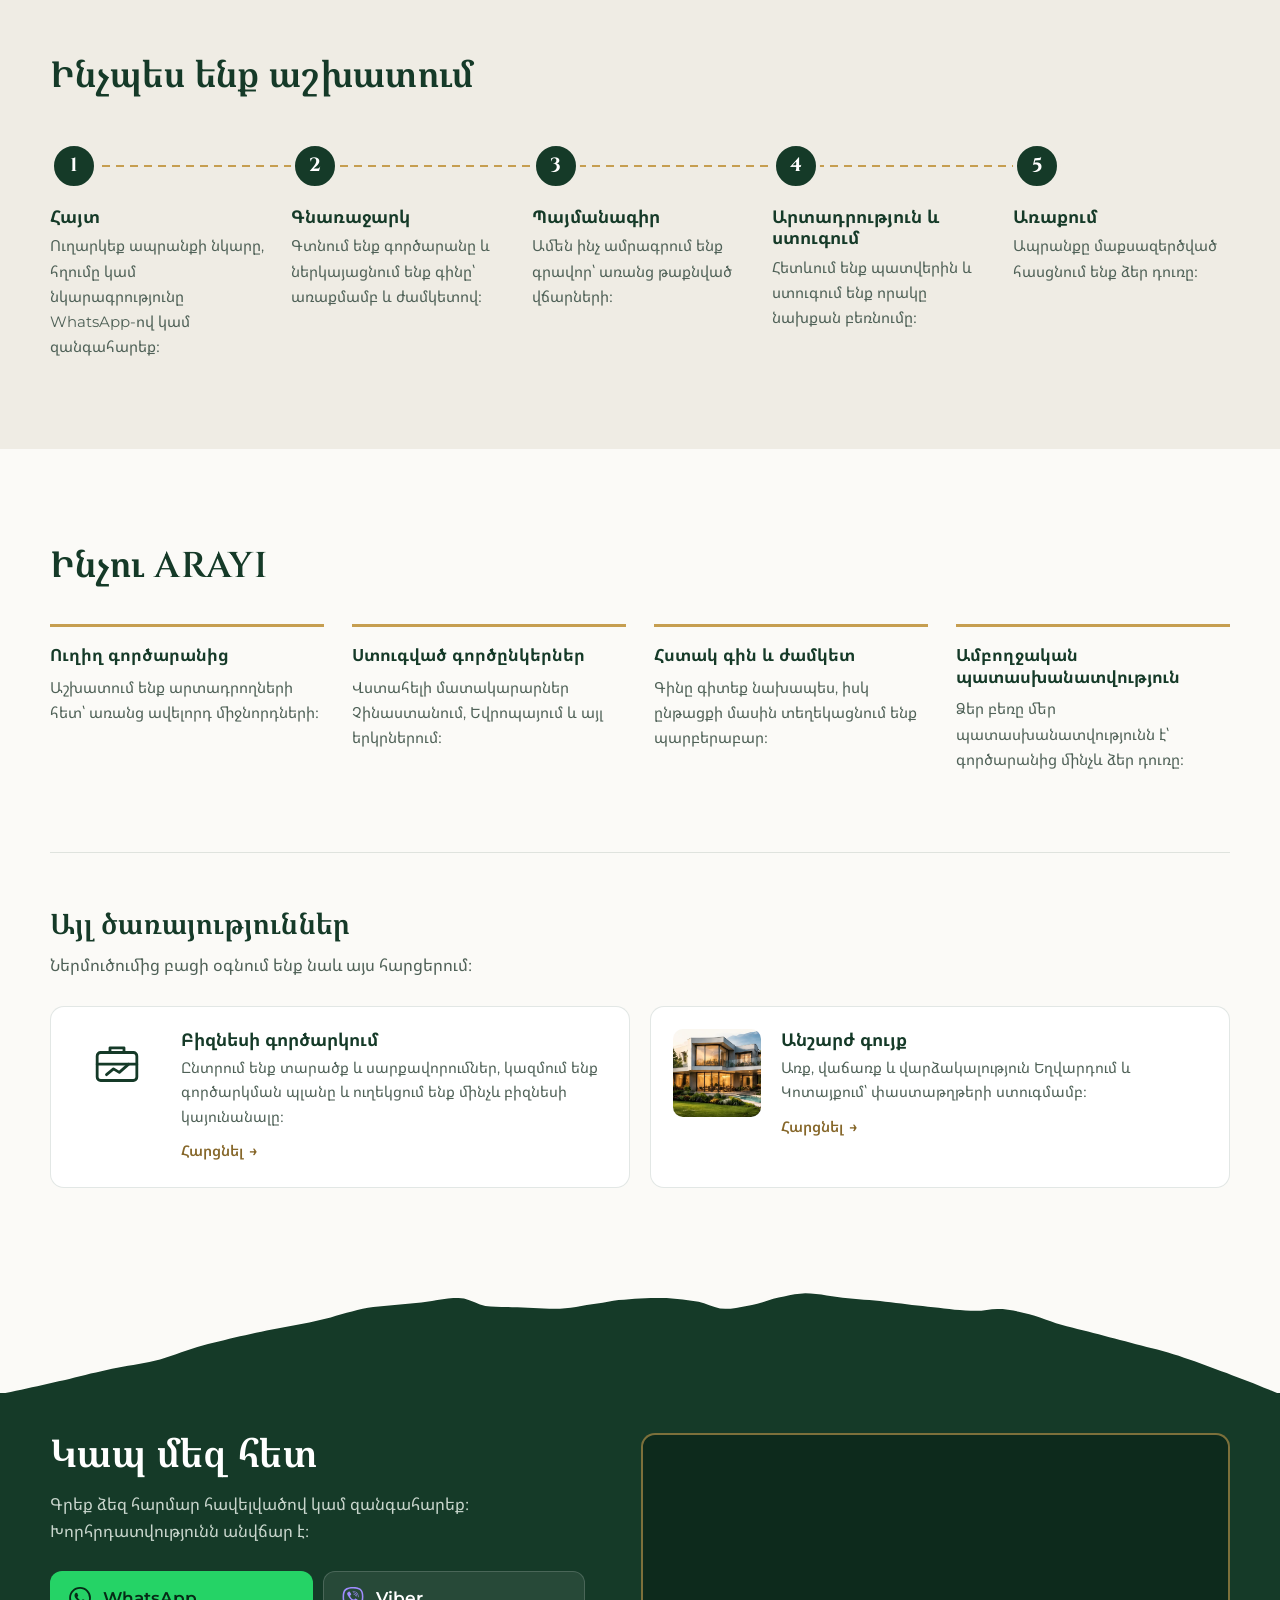
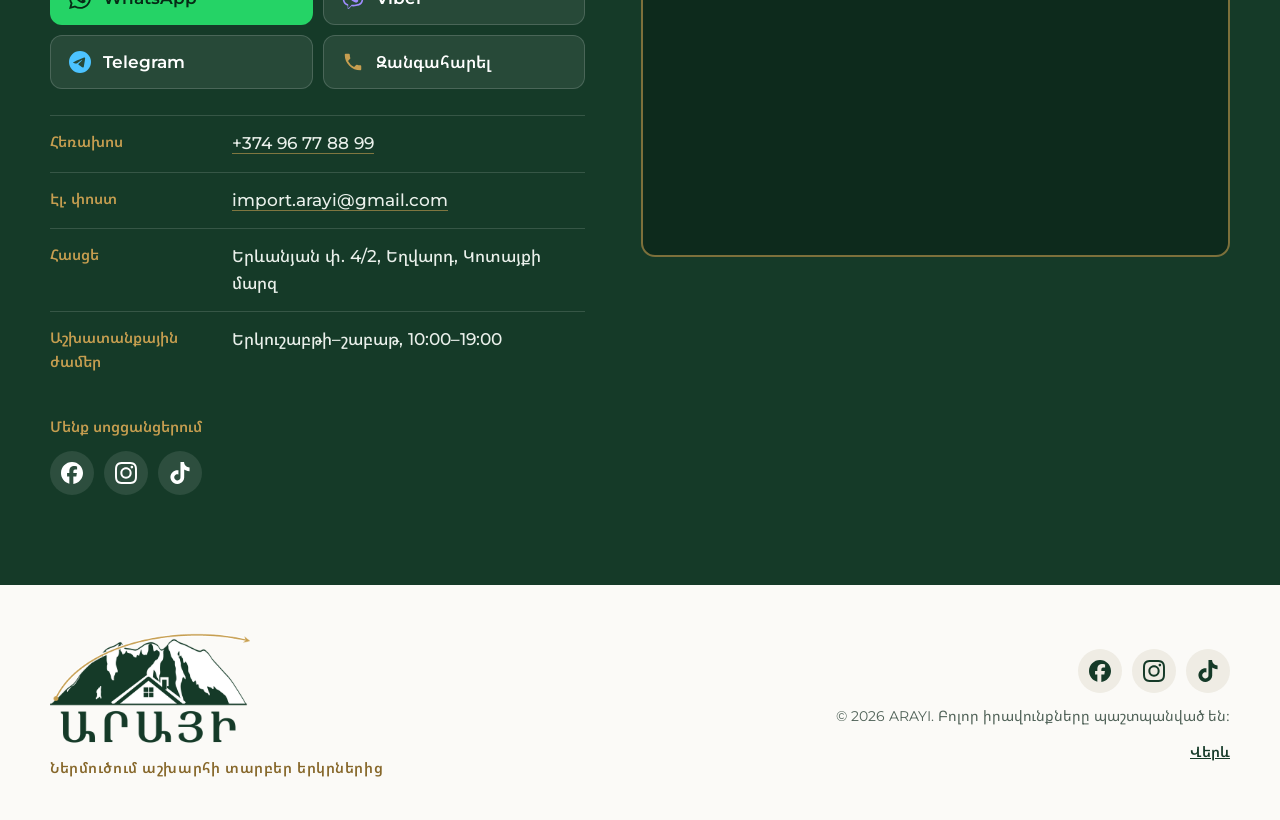
==== commit 023902fb: "Add a photo band of real factory and logistics photos Unsplash (free license).  Co-Authored-By: Clau" ====
--- a/index.html
+++ b/index.html
@@ -20,7 +20,7 @@
   <link rel="preconnect" href="https://fonts.googleapis.com">
   <link rel="preconnect" href="https://fonts.gstatic.com" crossorigin>
   <link href="https://fonts.googleapis.com/css2?family=Cinzel:wght@500;600;700&family=Montserrat:wght@400;500;600;700&family=Noto+Sans+Armenian:wght@400;500;600;700&family=Noto+Serif+Armenian:wght@500;600;700&display=swap" rel="stylesheet">
-  <link rel="stylesheet" href="css/style.css?v=20261031b">
+  <link rel="stylesheet" href="css/style.css?v=20261031d">
 </head>
 <body>
   <a class="skip-link" href="#main" data-i18n="skip">Անցնել բովանդակությանը</a>
@@ -126,6 +126,14 @@
         </div>
       </div>
     </section>
+
+    <!-- ========== PHOTO BAND (decorative; Unsplash, free license) ========== -->
+    <div class="photoband" aria-hidden="true">
+      <img src="assets/img/photo-laser.jpg" alt="" width="1000" height="750" loading="lazy">
+      <img src="assets/img/photo-port.jpg" alt="" width="1000" height="750" loading="lazy">
+      <img src="assets/img/photo-robots.jpg" alt="" width="1000" height="750" loading="lazy">
+      <img src="assets/img/photo-excavator.jpg" alt="" width="1000" height="750" loading="lazy">
+    </div>
 
     <!-- ========== PRODUCTS (from market.arayimport.am/api/products.json; fallback data/products.json) ========== -->
     <section class="products" id="products" aria-labelledby="products-title">
@@ -295,8 +303,8 @@
     <a class="mb-wa" data-href="whatsapp" data-requires="WHATSAPP" href="#contact" target="_blank" rel="noopener"><svg viewBox="0 0 24 24" aria-hidden="true" focusable="false"><path fill="currentColor" d="M17.472 14.382c-.297-.149-1.758-.867-2.03-.967-.273-.099-.471-.148-.67.15-.197.297-.767.966-.94 1.164-.173.199-.347.223-.644.075-.297-.15-1.255-.463-2.39-1.475-.883-.788-1.48-1.761-1.653-2.059-.173-.297-.018-.458.13-.606.134-.133.298-.347.446-.52.149-.174.198-.298.298-.497.099-.198.05-.371-.025-.52-.075-.149-.669-1.612-.916-2.207-.242-.579-.487-.5-.669-.51-.173-.008-.371-.01-.57-.01-.198 0-.52.074-.792.372-.272.297-1.04 1.016-1.04 2.479 0 1.462 1.065 2.875 1.213 3.074.149.198 2.096 3.2 5.077 4.487.709.306 1.262.489 1.694.625.712.227 1.36.195 1.871.118.571-.085 1.758-.719 2.006-1.413.248-.694.248-1.289.173-1.413-.074-.124-.272-.198-.57-.347m-5.421 7.403h-.004a9.87 9.87 0 01-5.031-1.378l-.361-.214-3.741.982.998-3.648-.235-.374a9.86 9.86 0 01-1.51-5.26c.001-5.45 4.436-9.884 9.888-9.884 2.64 0 5.122 1.03 6.988 2.898a9.825 9.825 0 012.893 6.994c-.003 5.45-4.437 9.884-9.885 9.884m8.413-18.297A11.815 11.815 0 0012.05 0C5.495 0 .16 5.335.157 11.892c0 2.096.547 4.142 1.588 5.945L.057 24l6.305-1.654a11.882 11.882 0 005.683 1.448h.005c6.554 0 11.89-5.335 11.893-11.893a11.821 11.821 0 00-3.48-8.413Z"/></svg><span>WhatsApp</span></a>
   </div>
 
-  <script src="js/config.js?v=20261031b"></script>
-  <script src="js/content.js?v=20261031b"></script>
-  <script src="js/app.js?v=20261031b"></script>
+  <script src="js/config.js?v=20261031d"></script>
+  <script src="js/content.js?v=20261031d"></script>
+  <script src="js/app.js?v=20261031d"></script>
 </body>
 </html>
--- a/css/style.css
+++ b/css/style.css
@@ -172,6 +172,9 @@
 .product-custom .btn { margin-top: 22px; align-self: flex-start; white-space: normal; text-align: center; }
 
 /* ---------- routes ---------- */
+.photoband { display: grid; grid-template-columns: repeat(4, 1fr); height: 280px; background: var(--forest); }
+.photoband img { width: 100%; height: 100%; object-fit: cover; }
+@media (max-width: 700px) { .photoband { grid-template-columns: 1fr 1fr; height: 300px; } .photoband img:nth-child(n+3) { display: none; } .photoband { height: 170px; } }
 .routes { padding: 96px 0 0; }
 .routes-side { display: grid; grid-template-columns: 1fr 1fr; gap: 56px; margin-top: 40px; }
 .map-figure { margin: 0; }
